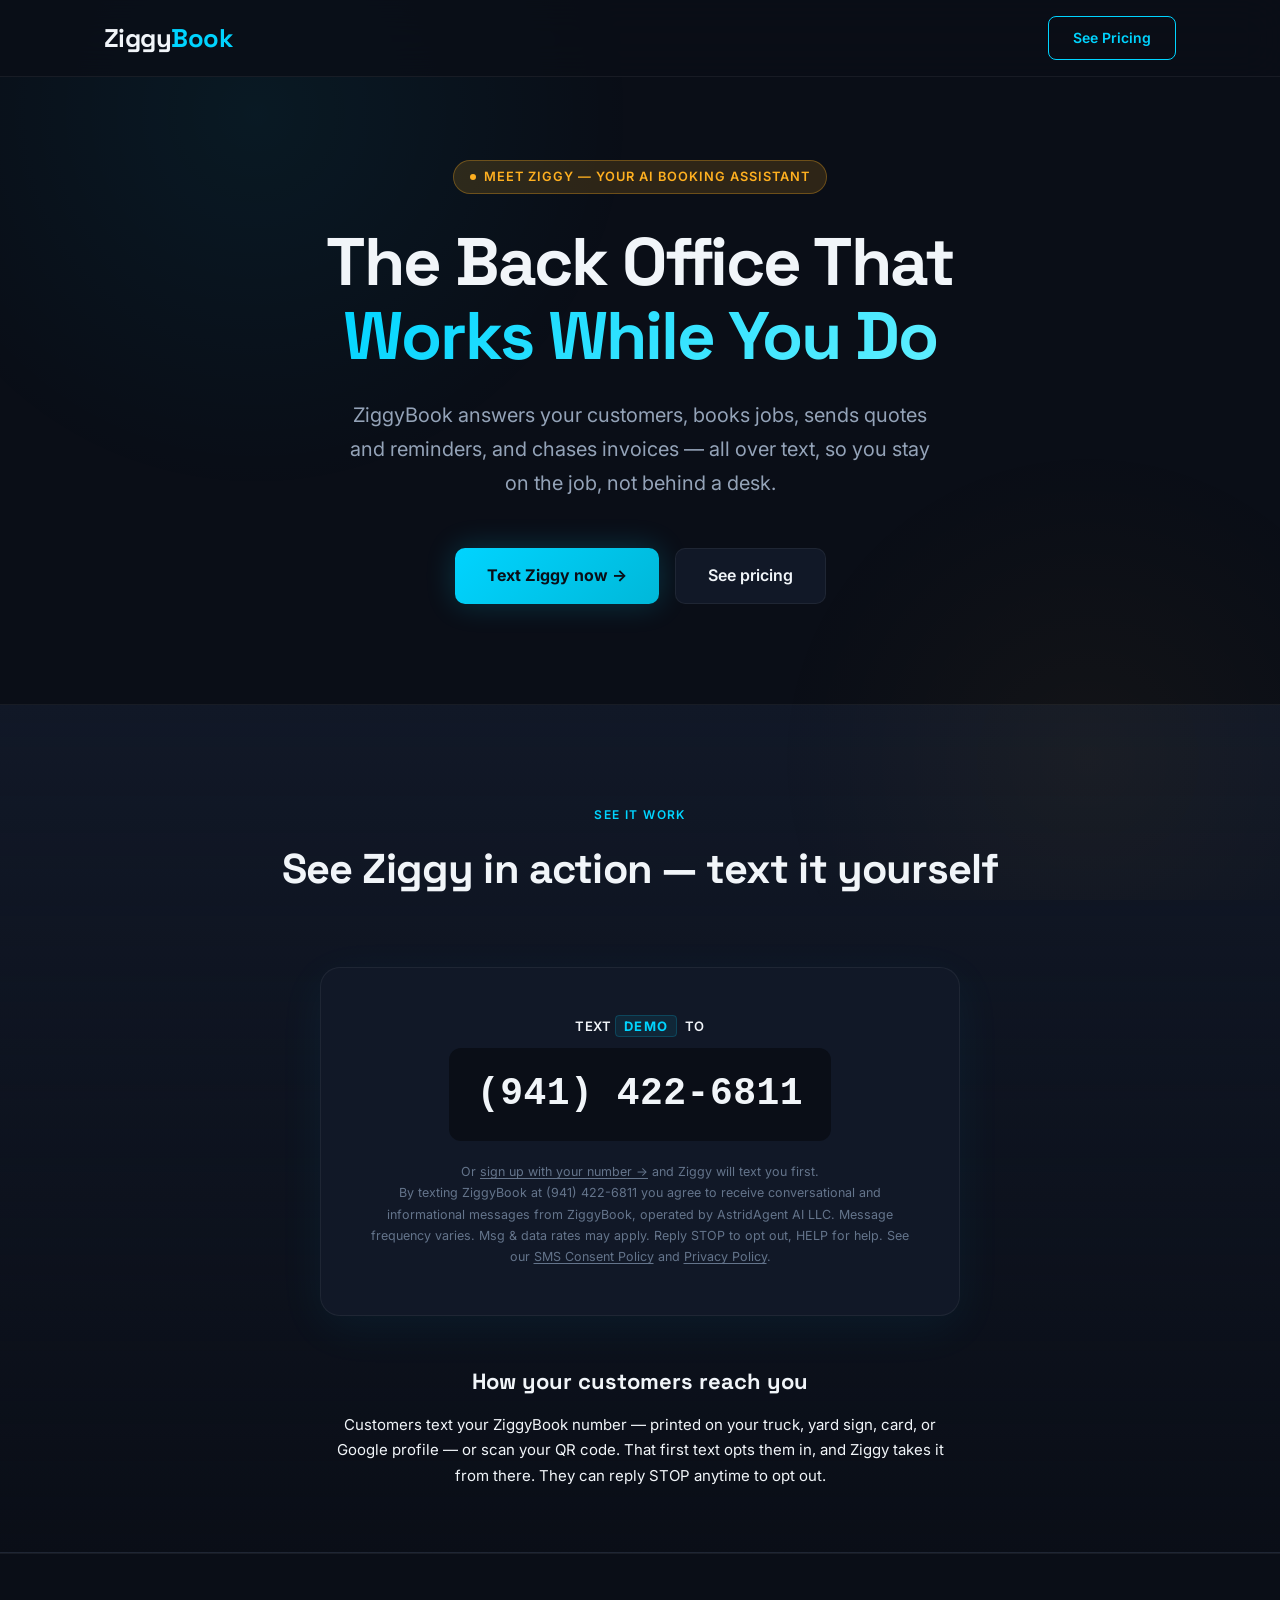
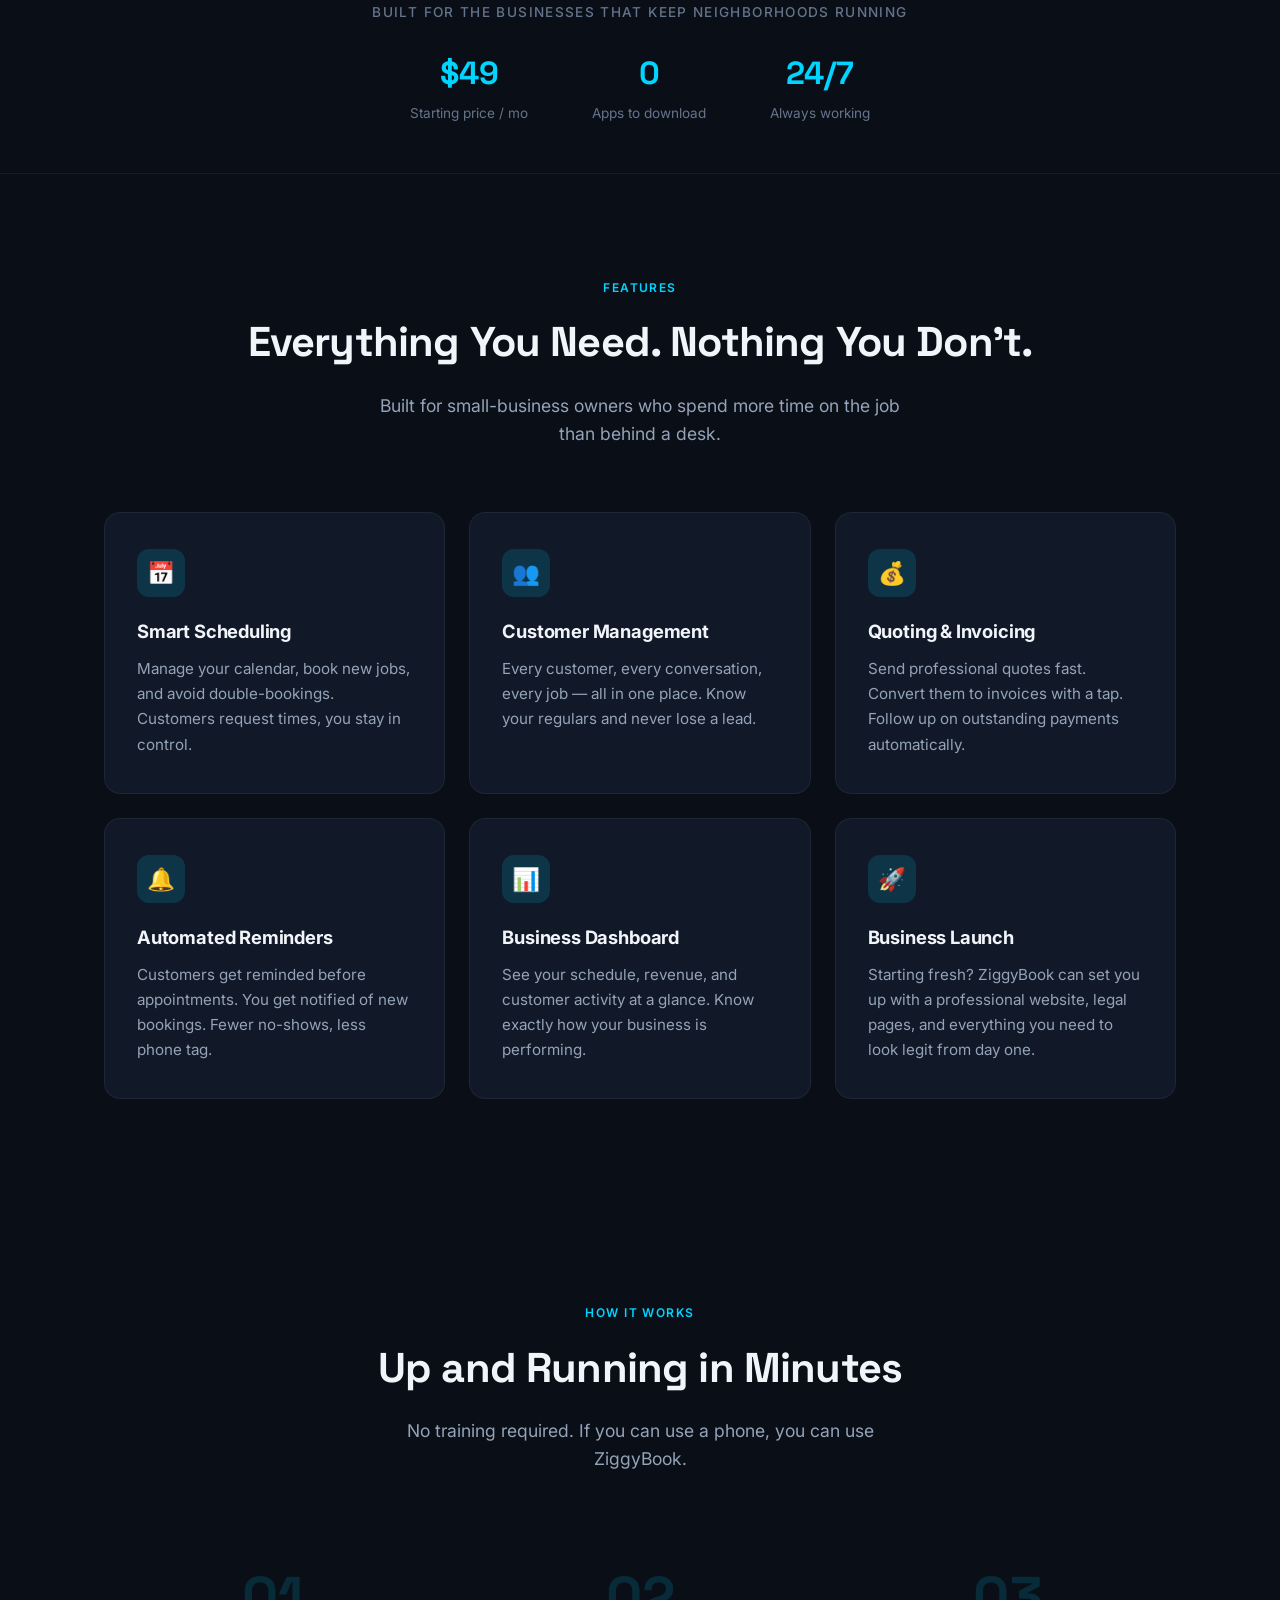
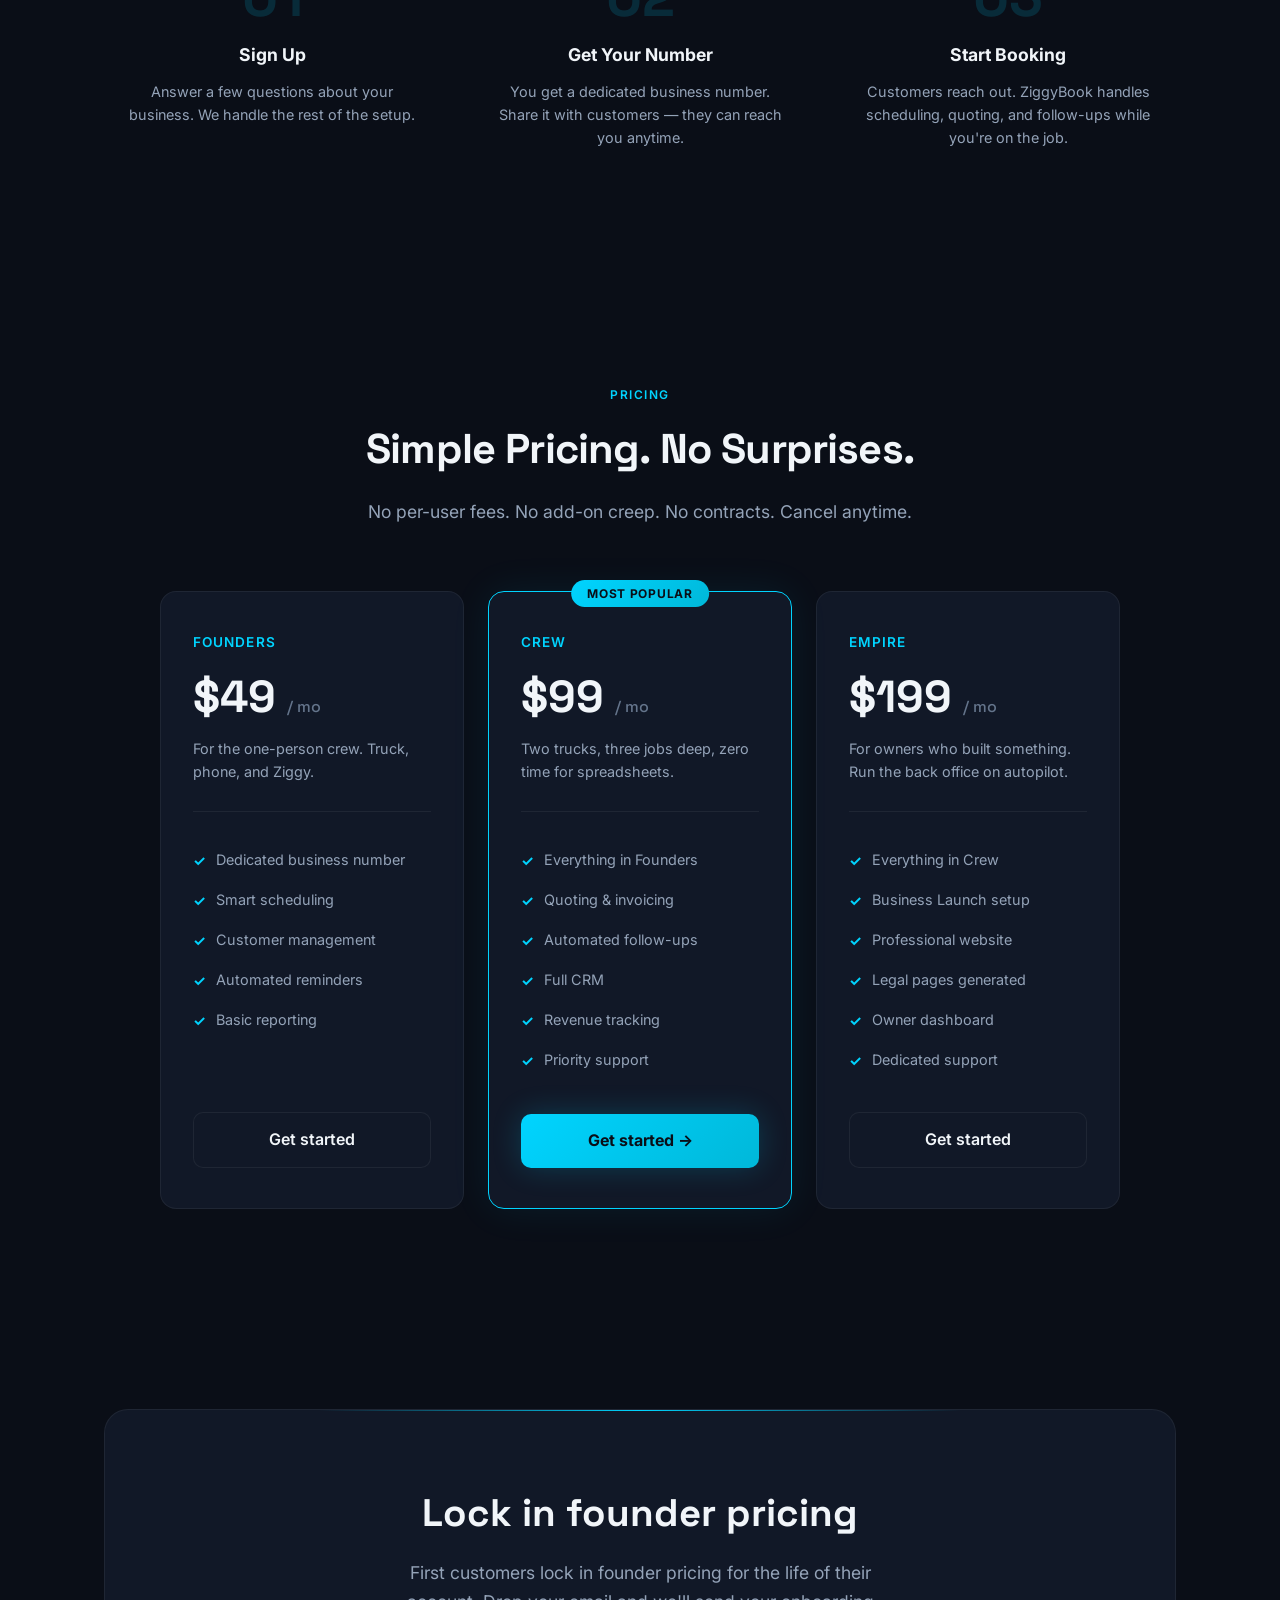
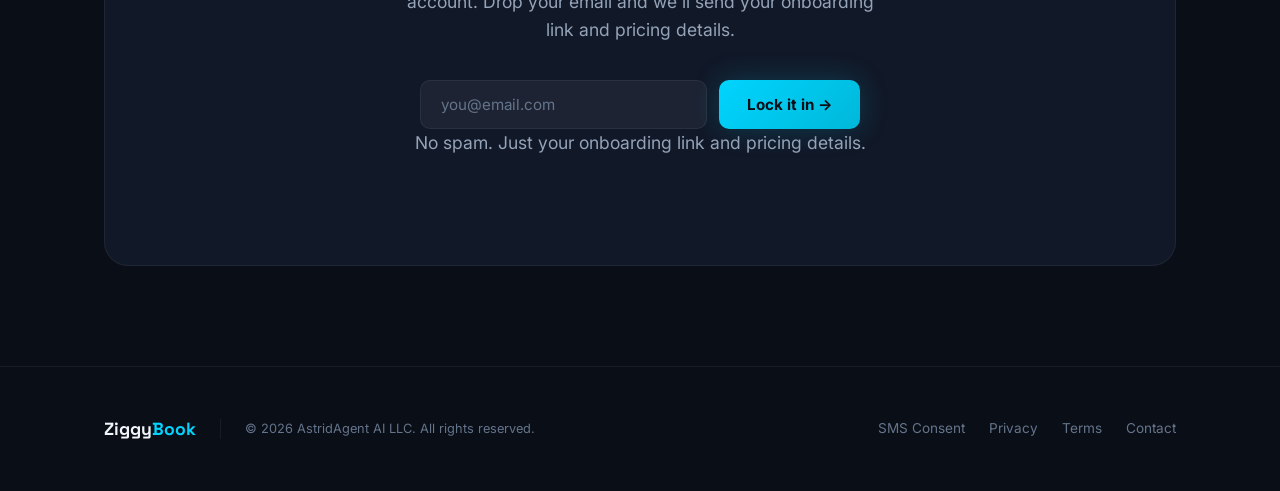
==== index.html @ cac66172 "Add /sms-signup public consent page (TCR opt-in evidence) Server-rendered static page for compliance" ====
<!DOCTYPE html>
<!-- ziggybook-landing: auto-deploy enabled 2026-04-14 via Coolify GitHub webhook -->
<html lang="en">
<head>
  <meta charset="UTF-8">
  <meta name="viewport" content="width=device-width, initial-scale=1.0">
  <title>ZiggyBook — The Back Office That Works While You Do</title>
  <meta name="description" content="ZiggyBook handles your scheduling, customers, quoting, and invoicing so you can focus on the work that matters.">
  <link rel="preconnect" href="https://fonts.googleapis.com">
  <link rel="preconnect" href="https://fonts.gstatic.com" crossorigin>
  <link href="https://fonts.googleapis.com/css2?family=Inter:wght@400;500;600;700;800&family=Space+Grotesk:wght@700&display=swap" rel="stylesheet">
  <style>
    *, *::before, *::after { margin: 0; padding: 0; box-sizing: border-box; }

    :root {
      --cyan: #00D4FF;
      --cyan-dim: rgba(0, 212, 255, 0.15);
      --cyan-glow: rgba(0, 212, 255, 0.4);
      --amber: #FFB020;
      --amber-dim: rgba(255, 176, 32, 0.15);
      --bg-primary: #0A0E17;
      --bg-card: #111827;
      --bg-card-hover: #1a2332;
      --text-primary: #F1F5F9;
      --text-secondary: #94A3B8;
      --text-muted: #64748B;
      --border: rgba(255, 255, 255, 0.06);
    }

    html { scroll-behavior: smooth; }

    body {
      font-family: 'Inter', -apple-system, BlinkMacSystemFont, sans-serif;
      background: var(--bg-primary);
      color: var(--text-primary);
      line-height: 1.6;
      overflow-x: hidden;
    }

    /* ── Ambient background ── */
    .bg-glow {
      position: fixed;
      inset: 0;
      z-index: 0;
      pointer-events: none;
      overflow: hidden;
    }
    .bg-glow::before {
      content: '';
      position: absolute;
      top: -30%;
      left: -10%;
      width: 60vw;
      height: 60vw;
      background: radial-gradient(circle, rgba(0,212,255,0.06) 0%, transparent 70%);
      animation: drift 20s ease-in-out infinite alternate;
    }
    .bg-glow::after {
      content: '';
      position: absolute;
      bottom: -20%;
      right: -10%;
      width: 50vw;
      height: 50vw;
      background: radial-gradient(circle, rgba(255,176,32,0.04) 0%, transparent 70%);
      animation: drift 25s ease-in-out infinite alternate-reverse;
    }
    @keyframes drift {
      from { transform: translate(0, 0); }
      to { transform: translate(5vw, 3vh); }
    }

    /* ── Layout ── */
    .container {
      max-width: 1120px;
      margin: 0 auto;
      padding: 0 24px;
      position: relative;
      z-index: 1;
    }

    /* ── Nav ── */
    nav {
      position: fixed;
      top: 0;
      left: 0;
      right: 0;
      z-index: 100;
      padding: 16px 0;
      background: rgba(10, 14, 23, 0.8);
      backdrop-filter: blur(20px);
      border-bottom: 1px solid var(--border);
    }
    nav .container {
      display: flex;
      justify-content: space-between;
      align-items: center;
    }
    .logo {
      font-family: 'Space Grotesk', sans-serif;
      font-size: 1.6rem;
      font-weight: 700;
      text-decoration: none;
      color: var(--text-primary);
      letter-spacing: -0.02em;
    }
    .logo span { color: var(--cyan); }
    .nav-cta {
      display: inline-flex;
      align-items: center;
      gap: 8px;
      padding: 10px 24px;
      background: transparent;
      border: 1px solid var(--cyan);
      color: var(--cyan);
      border-radius: 8px;
      font-size: 0.875rem;
      font-weight: 600;
      text-decoration: none;
      transition: all 0.2s;
    }
    .nav-cta:hover {
      background: var(--cyan-dim);
      box-shadow: 0 0 20px rgba(0, 212, 255, 0.15);
    }

    /* ── Hero ── */
    .hero {
      padding: 160px 0 100px;
      text-align: center;
    }
    .badge {
      display: inline-flex;
      align-items: center;
      gap: 8px;
      padding: 6px 16px;
      background: var(--amber-dim);
      border: 1px solid rgba(255, 176, 32, 0.3);
      border-radius: 100px;
      font-size: 0.8rem;
      font-weight: 600;
      color: var(--amber);
      text-transform: uppercase;
      letter-spacing: 0.08em;
      margin-bottom: 32px;
    }
    .badge::before {
      content: '';
      width: 6px;
      height: 6px;
      background: var(--amber);
      border-radius: 50%;
      animation: pulse-dot 2s ease-in-out infinite;
    }
    @keyframes pulse-dot {
      0%, 100% { opacity: 1; }
      50% { opacity: 0.4; }
    }
    h1 {
      font-family: 'Space Grotesk', sans-serif;
      font-size: clamp(2.5rem, 6vw, 4.2rem);
      font-weight: 700;
      line-height: 1.1;
      letter-spacing: -0.03em;
      margin-bottom: 24px;
      max-width: 800px;
      margin-left: auto;
      margin-right: auto;
    }
    h1 .highlight {
      background: linear-gradient(135deg, var(--cyan) 0%, #60EFFF 100%);
      -webkit-background-clip: text;
      -webkit-text-fill-color: transparent;
      background-clip: text;
    }
    .hero-sub {
      font-size: clamp(1.05rem, 2.2vw, 1.25rem);
      color: var(--text-secondary);
      max-width: 600px;
      margin: 0 auto 48px;
      line-height: 1.7;
    }
    .hero-cta-group {
      display: flex;
      gap: 16px;
      justify-content: center;
      flex-wrap: wrap;
    }
    .btn-primary {
      display: inline-flex;
      align-items: center;
      gap: 8px;
      padding: 14px 32px;
      background: linear-gradient(135deg, var(--cyan) 0%, #00B8D9 100%);
      color: var(--bg-primary);
      border: none;
      border-radius: 10px;
      font-size: 1rem;
      font-weight: 700;
      text-decoration: none;
      cursor: pointer;
      transition: all 0.25s;
      box-shadow: 0 0 30px rgba(0, 212, 255, 0.2);
    }
    .btn-primary:hover {
      transform: translateY(-2px);
      box-shadow: 0 0 40px rgba(0, 212, 255, 0.35);
    }
    .btn-secondary {
      display: inline-flex;
      align-items: center;
      gap: 8px;
      padding: 14px 32px;
      background: var(--bg-card);
      color: var(--text-primary);
      border: 1px solid var(--border);
      border-radius: 10px;
      font-size: 1rem;
      font-weight: 600;
      text-decoration: none;
      cursor: pointer;
      transition: all 0.25s;
    }
    .btn-secondary:hover {
      background: var(--bg-card-hover);
      border-color: rgba(255, 255, 255, 0.12);
    }

    /* ── Social proof strip ── */
    .social-proof {
      padding: 48px 0;
      text-align: center;
      border-top: 1px solid var(--border);
      border-bottom: 1px solid var(--border);
    }
    .social-proof p {
      font-size: 0.85rem;
      color: var(--text-muted);
      text-transform: uppercase;
      letter-spacing: 0.1em;
      font-weight: 500;
    }
    .proof-stats {
      display: flex;
      justify-content: center;
      gap: 64px;
      margin-top: 24px;
      flex-wrap: wrap;
    }
    .proof-stat .number {
      font-family: 'Space Grotesk', sans-serif;
      font-size: 2rem;
      font-weight: 700;
      color: var(--cyan);
    }
    .proof-stat .label {
      font-size: 0.85rem;
      color: var(--text-muted);
      margin-top: 4px;
    }

    /* ── Section headers ── */
    .section-header {
      text-align: center;
      margin-bottom: 64px;
    }
    .section-label {
      display: inline-block;
      font-size: 0.75rem;
      font-weight: 600;
      color: var(--cyan);
      text-transform: uppercase;
      letter-spacing: 0.12em;
      margin-bottom: 12px;
    }
    .section-header h2 {
      font-family: 'Space Grotesk', sans-serif;
      font-size: clamp(1.8rem, 4vw, 2.6rem);
      font-weight: 700;
      letter-spacing: -0.02em;
      margin-bottom: 16px;
    }
    .section-header p {
      font-size: 1.1rem;
      color: var(--text-secondary);
      max-width: 560px;
      margin: 0 auto;
    }

    /* ── Features grid ── */
    .features {
      padding: 100px 0;
    }
    .features-grid {
      display: grid;
      grid-template-columns: repeat(auto-fit, minmax(300px, 1fr));
      gap: 24px;
    }
    .feature-card {
      background: var(--bg-card);
      border: 1px solid var(--border);
      border-radius: 16px;
      padding: 36px 32px;
      transition: all 0.3s;
    }

    /* ── try-ziggy section (live SMS opt-in) ── */
    .try-ziggy {
      padding: 96px 24px 64px;
      background: linear-gradient(180deg, var(--bg-card) 0%, transparent 100%);
      border-top: 1px solid var(--border);
      border-bottom: 1px solid var(--border);
    }
    .try-ziggy-card {
      background: var(--bg-card);
      border: 1px solid var(--border);
      border-radius: 20px;
      padding: 48px 40px;
      max-width: 640px;
      margin: 0 auto;
      text-align: center;
      box-shadow: 0 12px 48px rgba(0, 212, 255, 0.06);
    }
    .try-ziggy-pill {
      font-size: 13px;
      color: var(--text-dim);
      letter-spacing: 0.6px;
      text-transform: uppercase;
      font-weight: 600;
      margin-bottom: 8px;
    }
    .try-ziggy-pill strong {
      color: var(--cyan);
      letter-spacing: 1.2px;
      padding: 2px 8px;
      background: rgba(0, 212, 255, 0.08);
      border: 1px solid rgba(0, 212, 255, 0.18);
      border-radius: 4px;
      margin-right: 4px;
    }
    .try-ziggy-number {
      display: inline-block;
      font-family: 'IBM Plex Mono', monospace;
      font-size: clamp(28px, 5vw, 38px);
      font-weight: 700;
      color: var(--text);
      letter-spacing: 0.5px;
      text-decoration: none;
      padding: 16px 28px;
      background: var(--bg-primary);
      border: 1px solid var(--border-bright);
      border-radius: 12px;
      transition: all 0.2s;
      margin: 4px 0 20px;
    }
    .try-ziggy-number:hover {
      border-color: var(--cyan);
      color: var(--cyan);
    }
    .try-ziggy-disclosure {
      font-size: 12.5px;
      line-height: 1.7;
      color: var(--text-muted);
      max-width: 560px;
      margin: 0 auto;
    }
    .try-ziggy-disclosure a {
      color: var(--text-dim);
      text-decoration: underline;
      text-underline-offset: 2px;
    }
    .try-ziggy-disclosure a:hover {
      color: var(--cyan);
    }
    .try-ziggy-explainer {
      max-width: 640px;
      margin: 48px auto 0;
      text-align: center;
    }
    .try-ziggy-explainer h3 {
      font-family: 'Space Grotesk', sans-serif;
      font-size: 22px;
      font-weight: 700;
      margin-bottom: 12px;
      color: var(--text);
    }
    .try-ziggy-explainer p {
      font-size: 15px;
      line-height: 1.7;
      color: var(--text-dim);
    }
    .placeholder-copy {
      color: var(--amber) !important;
      background: rgba(255, 176, 32, 0.06);
      border: 1px dashed rgba(255, 176, 32, 0.3);
      border-radius: 8px;
      padding: 14px 18px;
    }

    .feature-card:hover {
      background: var(--bg-card-hover);
      border-color: rgba(0, 212, 255, 0.15);
      transform: translateY(-4px);
      box-shadow: 0 8px 32px rgba(0, 0, 0, 0.3);
    }
    .feature-icon {
      width: 48px;
      height: 48px;
      display: flex;
      align-items: center;
      justify-content: center;
      background: var(--cyan-dim);
      border-radius: 12px;
      font-size: 1.4rem;
      margin-bottom: 20px;
    }
    .feature-card h3 {
      font-size: 1.15rem;
      font-weight: 700;
      margin-bottom: 10px;
      letter-spacing: -0.01em;
    }
    .feature-card p {
      font-size: 0.95rem;
      color: var(--text-secondary);
      line-height: 1.65;
    }

    /* ── How it works ── */
    .how-it-works {
      padding: 100px 0;
    }
    .steps {
      display: grid;
      grid-template-columns: repeat(auto-fit, minmax(240px, 1fr));
      gap: 32px;
      counter-reset: step;
    }
    .step {
      text-align: center;
      padding: 32px 24px;
      position: relative;
    }
    .step-number {
      font-family: 'Space Grotesk', sans-serif;
      font-size: 3.5rem;
      font-weight: 700;
      color: var(--cyan);
      opacity: 0.15;
      line-height: 1;
      margin-bottom: 16px;
    }
    .step h3 {
      font-size: 1.1rem;
      font-weight: 700;
      margin-bottom: 10px;
    }
    .step p {
      font-size: 0.9rem;
      color: var(--text-secondary);
      line-height: 1.6;
    }

    /* ── Pricing ── */
    .pricing {
      padding: 100px 0;
    }
    .pricing-grid {
      display: grid;
      grid-template-columns: repeat(auto-fit, minmax(280px, 1fr));
      gap: 24px;
      max-width: 960px;
      margin: 0 auto;
    }
    .price-card {
      background: var(--bg-card);
      border: 1px solid var(--border);
      border-radius: 16px;
      padding: 40px 32px;
      display: flex;
      flex-direction: column;
      transition: all 0.3s;
    }
    .price-card:hover {
      transform: translateY(-4px);
      box-shadow: 0 8px 32px rgba(0, 0, 0, 0.3);
    }
    .price-card.featured {
      border-color: var(--cyan);
      box-shadow: 0 0 40px rgba(0, 212, 255, 0.08);
      position: relative;
    }
    .price-card.featured::before {
      content: 'Most Popular';
      position: absolute;
      top: -12px;
      left: 50%;
      transform: translateX(-50%);
      padding: 4px 16px;
      background: linear-gradient(135deg, var(--cyan), #00B8D9);
      color: var(--bg-primary);
      font-size: 0.75rem;
      font-weight: 700;
      border-radius: 100px;
      text-transform: uppercase;
      letter-spacing: 0.06em;
    }
    .price-tier {
      font-size: 0.85rem;
      font-weight: 600;
      color: var(--cyan);
      text-transform: uppercase;
      letter-spacing: 0.08em;
      margin-bottom: 8px;
    }
    .price-card h3 {
      font-family: 'Space Grotesk', sans-serif;
      font-size: 2.8rem;
      font-weight: 700;
      margin-bottom: 4px;
    }
    .price-card h3 span {
      font-size: 1rem;
      font-weight: 500;
      color: var(--text-muted);
    }
    .price-desc {
      font-size: 0.9rem;
      color: var(--text-secondary);
      margin-bottom: 28px;
      padding-bottom: 28px;
      border-bottom: 1px solid var(--border);
    }
    .price-features {
      list-style: none;
      flex: 1;
      margin-bottom: 32px;
    }
    .price-features li {
      padding: 8px 0;
      font-size: 0.9rem;
      color: var(--text-secondary);
      display: flex;
      align-items: flex-start;
      gap: 10px;
    }
    .price-features li::before {
      content: '✓';
      color: var(--cyan);
      font-weight: 700;
      flex-shrink: 0;
      margin-top: 1px;
    }
    .price-card .btn-primary,
    .price-card .btn-secondary {
      width: 100%;
      justify-content: center;
    }

    /* ── CTA Section ── */
    .cta-section {
      padding: 100px 0;
      text-align: center;
    }
    .cta-box {
      background: var(--bg-card);
      border: 1px solid var(--border);
      border-radius: 24px;
      padding: 72px 48px;
      position: relative;
      overflow: hidden;
    }
    .cta-box::before {
      content: '';
      position: absolute;
      top: 0;
      left: 50%;
      transform: translateX(-50%);
      width: 60%;
      height: 1px;
      background: linear-gradient(90deg, transparent, var(--cyan), transparent);
    }
    .cta-box h2 {
      font-family: 'Space Grotesk', sans-serif;
      font-size: clamp(1.8rem, 4vw, 2.4rem);
      font-weight: 700;
      margin-bottom: 16px;
    }
    .cta-box p {
      color: var(--text-secondary);
      font-size: 1.1rem;
      max-width: 480px;
      margin: 0 auto 36px;
    }

    /* ── Email signup ── */
    .signup-form {
      display: flex;
      gap: 12px;
      max-width: 440px;
      margin: 0 auto;
      flex-wrap: wrap;
      justify-content: center;
    }
    .signup-form input {
      flex: 1;
      min-width: 220px;
      padding: 14px 20px;
      background: rgba(255, 255, 255, 0.05);
      border: 1px solid var(--border);
      border-radius: 10px;
      color: var(--text-primary);
      font-size: 0.95rem;
      font-family: inherit;
      outline: none;
      transition: border-color 0.2s;
    }
    .signup-form input::placeholder { color: var(--text-muted); }
    .signup-form input:focus { border-color: var(--cyan); }
    .signup-form button {
      padding: 14px 28px;
      background: linear-gradient(135deg, var(--cyan) 0%, #00B8D9 100%);
      color: var(--bg-primary);
      border: none;
      border-radius: 10px;
      font-size: 0.95rem;
      font-weight: 700;
      font-family: inherit;
      cursor: pointer;
      transition: all 0.25s;
      box-shadow: 0 0 30px rgba(0, 212, 255, 0.2);
    }
    .signup-form button:hover {
      transform: translateY(-2px);
      box-shadow: 0 0 40px rgba(0, 212, 255, 0.35);
    }
    .signup-note {
      margin-top: 12px;
      font-size: 0.8rem;
      color: var(--text-muted);
    }

    /* ── Footer ── */
    footer {
      padding: 48px 0;
      border-top: 1px solid var(--border);
    }
    footer .container {
      display: flex;
      justify-content: space-between;
      align-items: center;
      flex-wrap: wrap;
      gap: 16px;
    }
    .footer-left {
      display: flex;
      align-items: center;
      gap: 24px;
    }
    .footer-brand {
      font-family: 'Space Grotesk', sans-serif;
      font-weight: 700;
      font-size: 1.1rem;
      color: var(--text-primary);
    }
    .footer-brand span { color: var(--cyan); }
    .footer-divider {
      width: 1px;
      height: 20px;
      background: var(--border);
    }
    .footer-copy {
      font-size: 0.8rem;
      color: var(--text-muted);
    }
    .footer-links {
      display: flex;
      gap: 24px;
    }
    .footer-links a {
      font-size: 0.85rem;
      color: var(--text-muted);
      text-decoration: none;
      transition: color 0.2s;
    }
    .footer-links a:hover { color: var(--text-primary); }

    /* ── Responsive ── */
    @media (max-width: 640px) {
      .hero { padding: 130px 0 72px; }
      .proof-stats { gap: 32px; }
      .features, .how-it-works, .pricing, .cta-section { padding: 72px 0; }
      .cta-box { padding: 48px 24px; }
      footer .container { flex-direction: column; text-align: center; }
      .footer-left { flex-direction: column; gap: 8px; }
      .footer-divider { display: none; }
    }
  </style>
</head>
<body>

<div class="bg-glow"></div>

<!-- ── NAV ── -->
<nav>
  <div class="container">
    <a href="#" class="logo">Ziggy<span>Book</span></a>
    <a href="#pricing" class="nav-cta">See Pricing</a>
  </div>
</nav>

<!-- ── HERO ── -->
<section class="hero">
  <div class="container">
    <div class="badge">Meet Ziggy — your AI booking assistant</div>
    <h1>The Back Office That <span class="highlight">Works While You Do</span></h1>
    <p class="hero-sub">
      ZiggyBook answers your customers, books jobs, sends quotes and reminders, and chases invoices — all over text, so you stay on the job, not behind a desk.
    </p>
    <div class="hero-cta-group">
      <a href="#try-ziggy" class="btn-primary">Text Ziggy now →</a>
      <a href="#pricing" class="btn-secondary">See pricing</a>
    </div>
  </div>
</section>

<!-- ── TRY ZIGGY ── (live SMS opt-in evidence — content reviewed by Twilio campaign vetting) -->
<section class="try-ziggy" id="try-ziggy">
  <div class="container">
    <div class="section-header">
      <span class="section-label">See it work</span>
      <h2>See Ziggy in action — text it yourself</h2>
    </div>
    <div class="try-ziggy-card">
      <p class="try-ziggy-pill">Text <strong>DEMO</strong> to</p>
      <a href="sms:+19414226811?body=DEMO" class="try-ziggy-number">(941) 422-6811</a>
      <p class="try-ziggy-disclosure">
        Or <a href="/sms-signup">sign up with your number &rarr;</a> and Ziggy will text you first.
      </p>
      <p class="try-ziggy-disclosure">
        By texting ZiggyBook at (941) 422-6811 you agree to receive conversational and informational messages from ZiggyBook, operated by AstridAgent AI LLC. Message frequency varies. Msg &amp; data rates may apply. Reply STOP to opt out, HELP for help. See our <a href="/sms-consent">SMS Consent Policy</a> and <a href="/privacy">Privacy Policy</a>.
      </p>
    </div>
    <div class="try-ziggy-explainer">
      <h3>How your customers reach you</h3>
      <p>Customers text your ZiggyBook number &mdash; printed on your truck, yard sign, card, or Google profile &mdash; or scan your QR code. That first text opts them in, and Ziggy takes it from there. They can reply STOP anytime to opt out.</p>
    </div>
  </div>
</section>

<!-- ── SOCIAL PROOF ── -->
<section class="social-proof">
  <div class="container">
    <p>Built for the businesses that keep neighborhoods running</p>
    <div class="proof-stats">
      <div class="proof-stat">
        <div class="number">$49</div>
        <div class="label">Starting price / mo</div>
      </div>
      <div class="proof-stat">
        <div class="number">0</div>
        <div class="label">Apps to download</div>
      </div>
      <div class="proof-stat">
        <div class="number">24/7</div>
        <div class="label">Always working</div>
      </div>
    </div>
  </div>
</section>

<!-- ── FEATURES ── -->
<section class="features" id="features">
  <div class="container">
    <div class="section-header">
      <span class="section-label">Features</span>
      <h2>Everything You Need. Nothing You Don't.</h2>
      <p>Built for small-business owners who spend more time on the job than behind a desk.</p>
    </div>
    <div class="features-grid">
      <div class="feature-card">
        <div class="feature-icon">📅</div>
        <h3>Smart Scheduling</h3>
        <p>Manage your calendar, book new jobs, and avoid double-bookings. Customers request times, you stay in control.</p>
      </div>
      <div class="feature-card">
        <div class="feature-icon">👥</div>
        <h3>Customer Management</h3>
        <p>Every customer, every conversation, every job — all in one place. Know your regulars and never lose a lead.</p>
      </div>
      <div class="feature-card">
        <div class="feature-icon">💰</div>
        <h3>Quoting &amp; Invoicing</h3>
        <p>Send professional quotes fast. Convert them to invoices with a tap. Follow up on outstanding payments automatically.</p>
      </div>
      <div class="feature-card">
        <div class="feature-icon">🔔</div>
        <h3>Automated Reminders</h3>
        <p>Customers get reminded before appointments. You get notified of new bookings. Fewer no-shows, less phone tag.</p>
      </div>
      <div class="feature-card">
        <div class="feature-icon">📊</div>
        <h3>Business Dashboard</h3>
        <p>See your schedule, revenue, and customer activity at a glance. Know exactly how your business is performing.</p>
      </div>
      <div class="feature-card">
        <div class="feature-icon">🚀</div>
        <h3>Business Launch</h3>
        <p>Starting fresh? ZiggyBook can set you up with a professional website, legal pages, and everything you need to look legit from day one.</p>
      </div>
    </div>
  </div>
</section>

<!-- ── HOW IT WORKS ── -->
<section class="how-it-works">
  <div class="container">
    <div class="section-header">
      <span class="section-label">How it works</span>
      <h2>Up and Running in Minutes</h2>
      <p>No training required. If you can use a phone, you can use ZiggyBook.</p>
    </div>
    <div class="steps">
      <div class="step">
        <div class="step-number">01</div>
        <h3>Sign Up</h3>
        <p>Answer a few questions about your business. We handle the rest of the setup.</p>
      </div>
      <div class="step">
        <div class="step-number">02</div>
        <h3>Get Your Number</h3>
        <p>You get a dedicated business number. Share it with customers — they can reach you anytime.</p>
      </div>
      <div class="step">
        <div class="step-number">03</div>
        <h3>Start Booking</h3>
        <p>Customers reach out. ZiggyBook handles scheduling, quoting, and follow-ups while you're on the job.</p>
      </div>
    </div>
  </div>
</section>

<!-- ── PRICING ── -->
<section class="pricing" id="pricing">
  <div class="container">
    <div class="section-header">
      <span class="section-label">Pricing</span>
      <h2>Simple Pricing. No Surprises.</h2>
      <p>No per-user fees. No add-on creep. No contracts. Cancel anytime.</p>
    </div>
    <div class="pricing-grid">
      <div class="price-card">
        <div class="price-tier">Founders</div>
        <h3>$49 <span>/ mo</span></h3>
        <p class="price-desc">For the one-person crew. Truck, phone, and Ziggy.</p>
        <ul class="price-features">
          <li>Dedicated business number</li>
          <li>Smart scheduling</li>
          <li>Customer management</li>
          <li>Automated reminders</li>
          <li>Basic reporting</li>
        </ul>
        <a href="#signup" class="btn-secondary">Get started</a>
      </div>
      <div class="price-card featured">
        <div class="price-tier">Crew</div>
        <h3>$99 <span>/ mo</span></h3>
        <p class="price-desc">Two trucks, three jobs deep, zero time for spreadsheets.</p>
        <ul class="price-features">
          <li>Everything in Founders</li>
          <li>Quoting &amp; invoicing</li>
          <li>Automated follow-ups</li>
          <li>Full CRM</li>
          <li>Revenue tracking</li>
          <li>Priority support</li>
        </ul>
        <a href="#signup" class="btn-primary">Get started →</a>
      </div>
      <div class="price-card">
        <div class="price-tier">Empire</div>
        <h3>$199 <span>/ mo</span></h3>
        <p class="price-desc">For owners who built something. Run the back office on autopilot.</p>
        <ul class="price-features">
          <li>Everything in Crew</li>
          <li>Business Launch setup</li>
          <li>Professional website</li>
          <li>Legal pages generated</li>
          <li>Owner dashboard</li>
          <li>Dedicated support</li>
        </ul>
        <a href="#signup" class="btn-secondary">Get started</a>
      </div>
    </div>
  </div>
</section>

<!-- ── CTA ── -->
<section class="cta-section" id="signup">
  <div class="container">
    <div class="cta-box">
      <h2>Lock in founder pricing</h2>
      <p>First customers lock in founder pricing for the life of their account. Drop your email and we'll send your onboarding link and pricing details.</p>
      <form class="signup-form" onsubmit="handleSignup(event)">
        <input type="email" placeholder="you@email.com" required aria-label="Email address">
        <button type="submit">Lock it in →</button>
      </form>
      <p class="signup-note">No spam. Just your onboarding link and pricing details.</p>
    </div>
  </div>
</section>

<!-- ── FOOTER ── -->
<footer>
  <div class="container">
    <div class="footer-left">
      <div class="footer-brand">Ziggy<span>Book</span></div>
      <div class="footer-divider"></div>
      <div class="footer-copy">&copy; 2026 AstridAgent AI LLC. All rights reserved.</div>
    </div>
    <div class="footer-links">
      <a href="/sms-consent">SMS Consent</a>
      <a href="/privacy">Privacy</a>
      <a href="/terms">Terms</a>
      <a href="/contact">Contact</a>
    </div>
  </div>
</footer>

<script>
function handleSignup(e) {
  e.preventDefault();
  const input = e.target.querySelector('input');
  const email = input.value;
  // Placeholder — wire up to real backend later
  const btn = e.target.querySelector('button');
  btn.textContent = 'You\'re on the list!';
  btn.style.background = 'var(--amber)';
  input.disabled = true;
  btn.disabled = true;
  console.log('Founder pricing signup:', email);
}
</script>

</body>
</html>
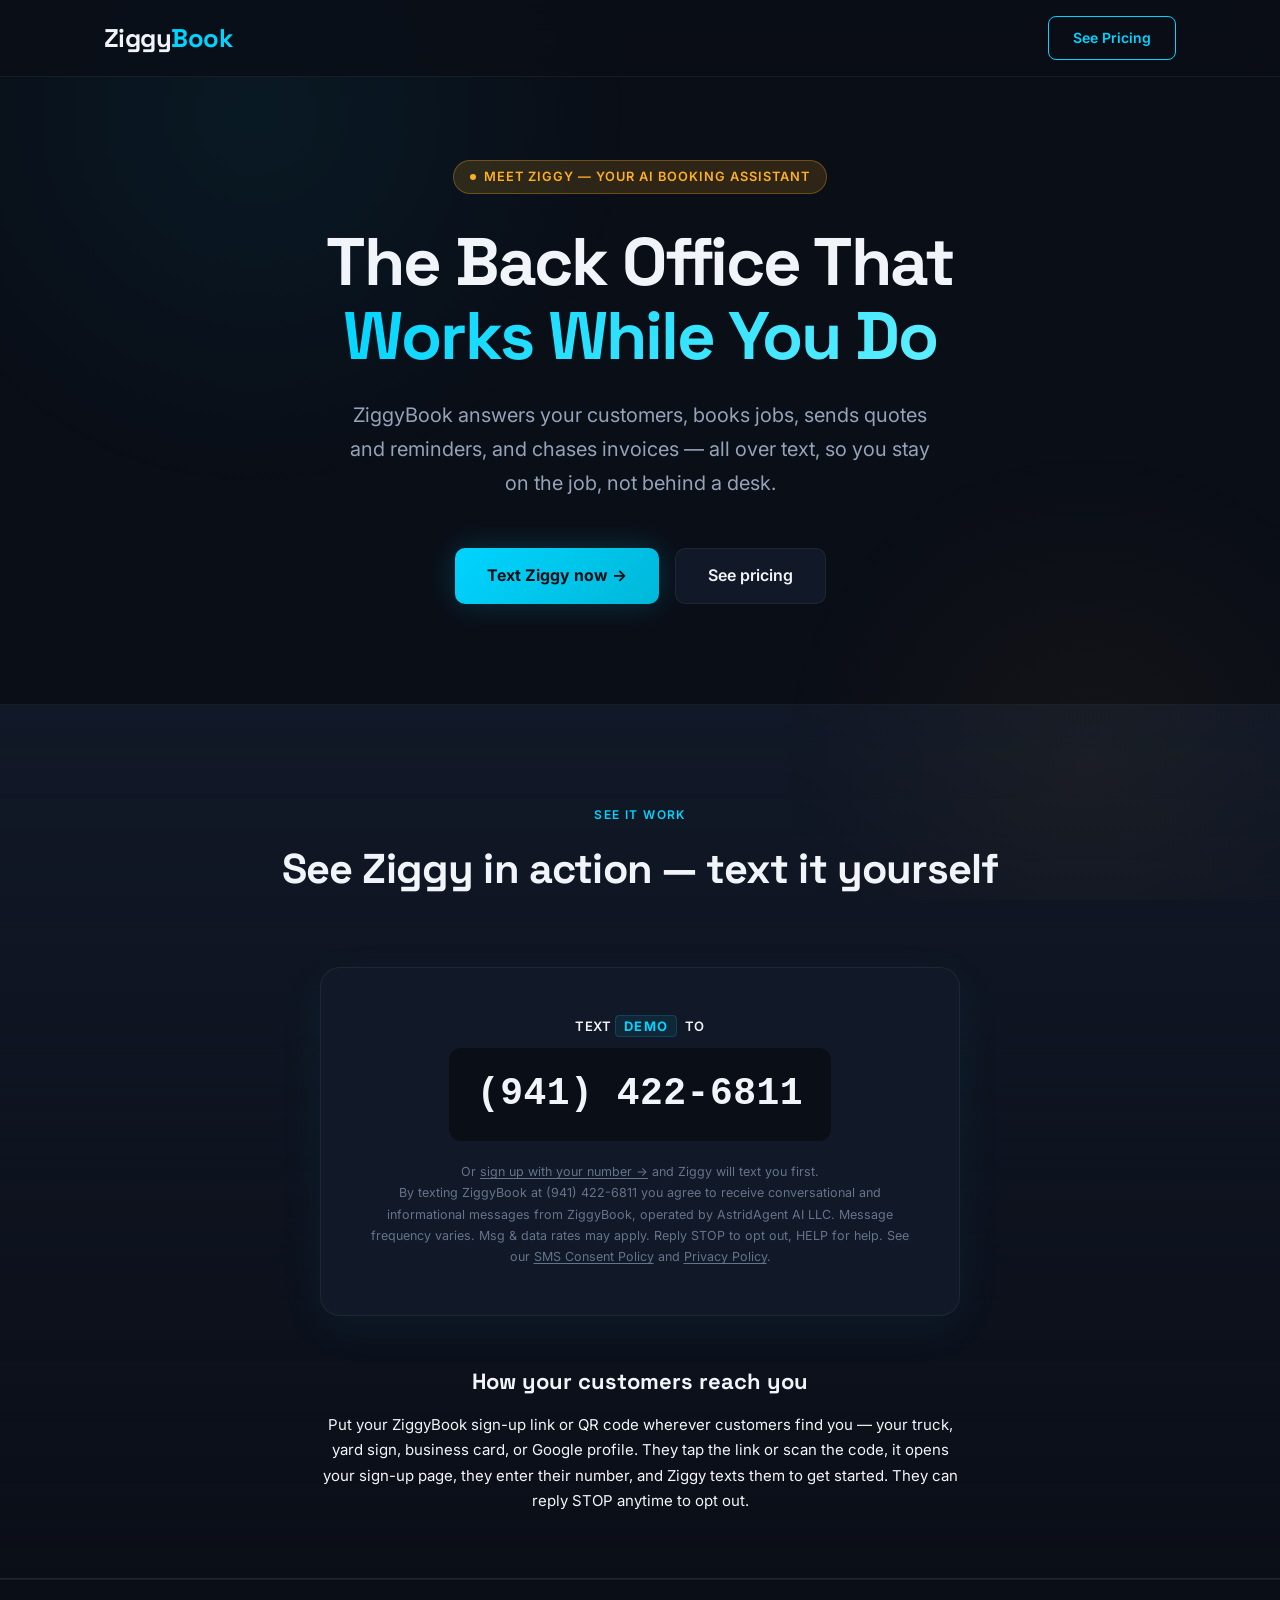
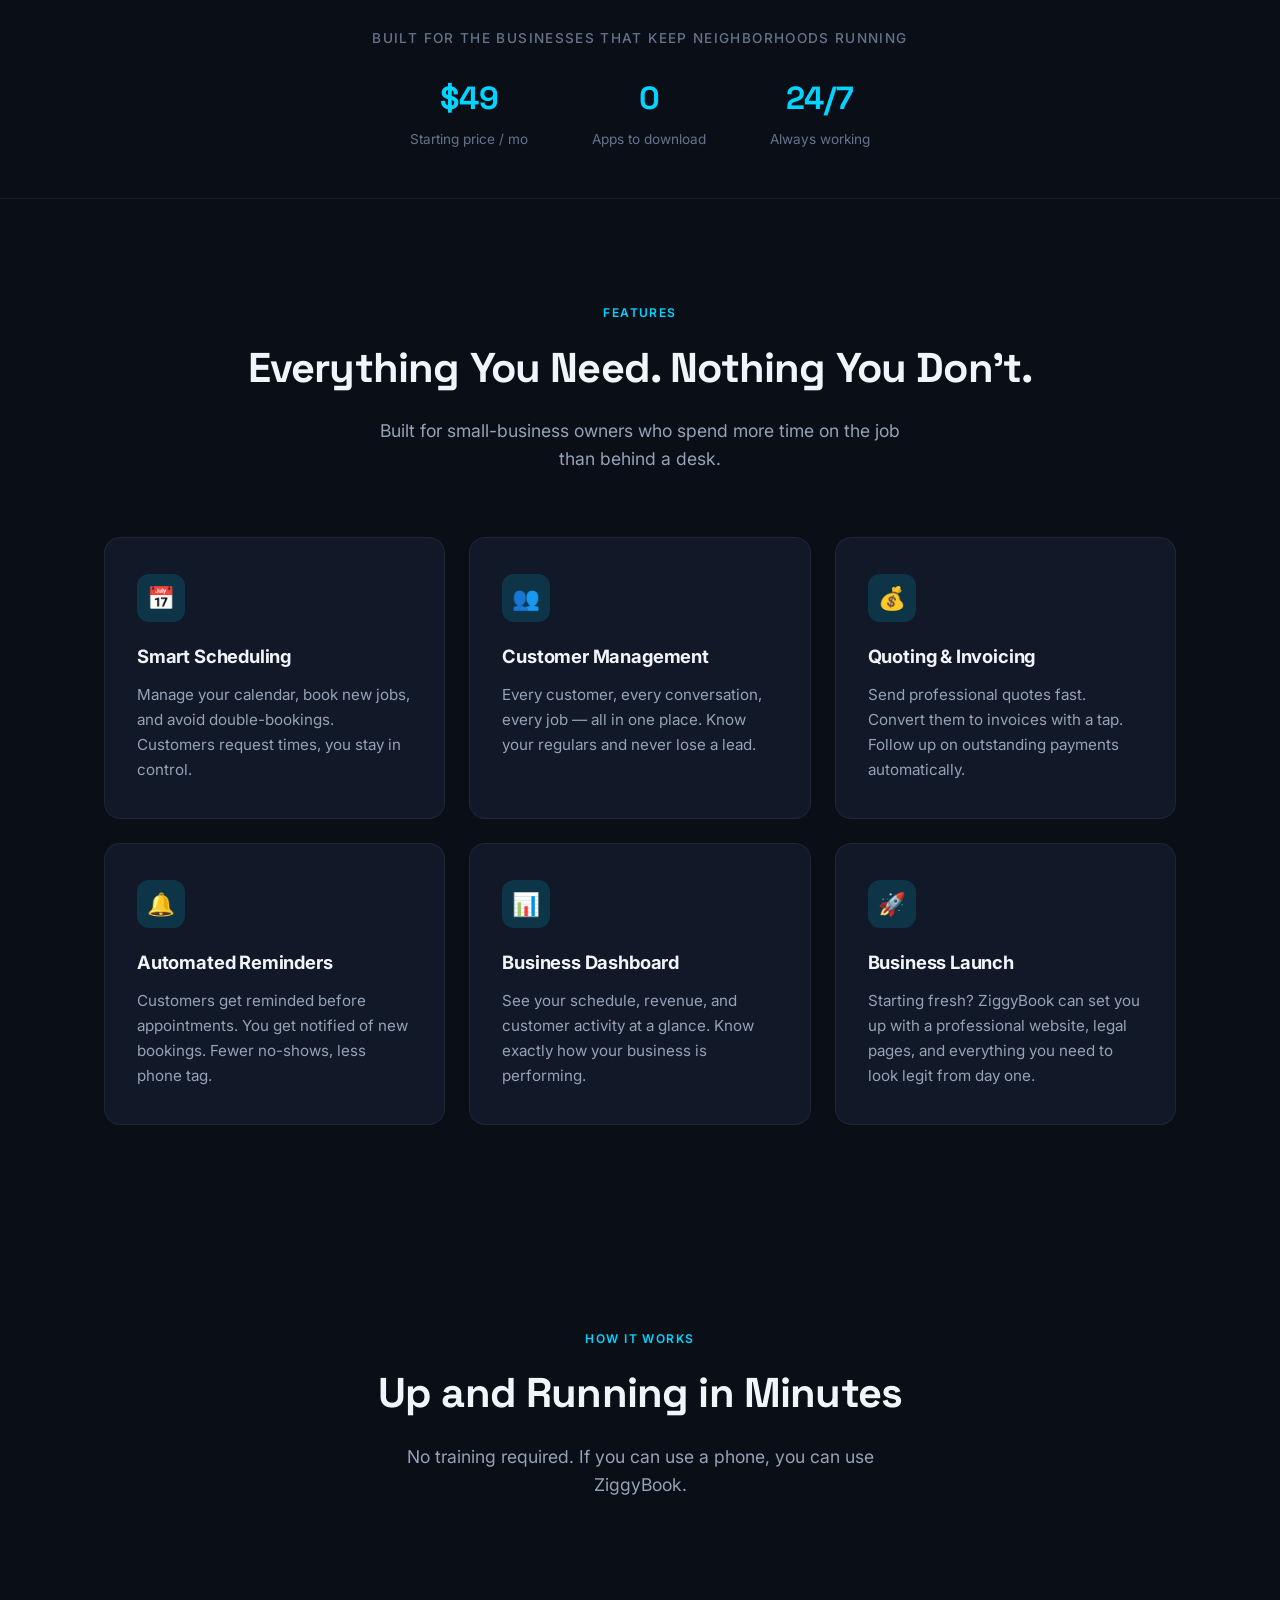
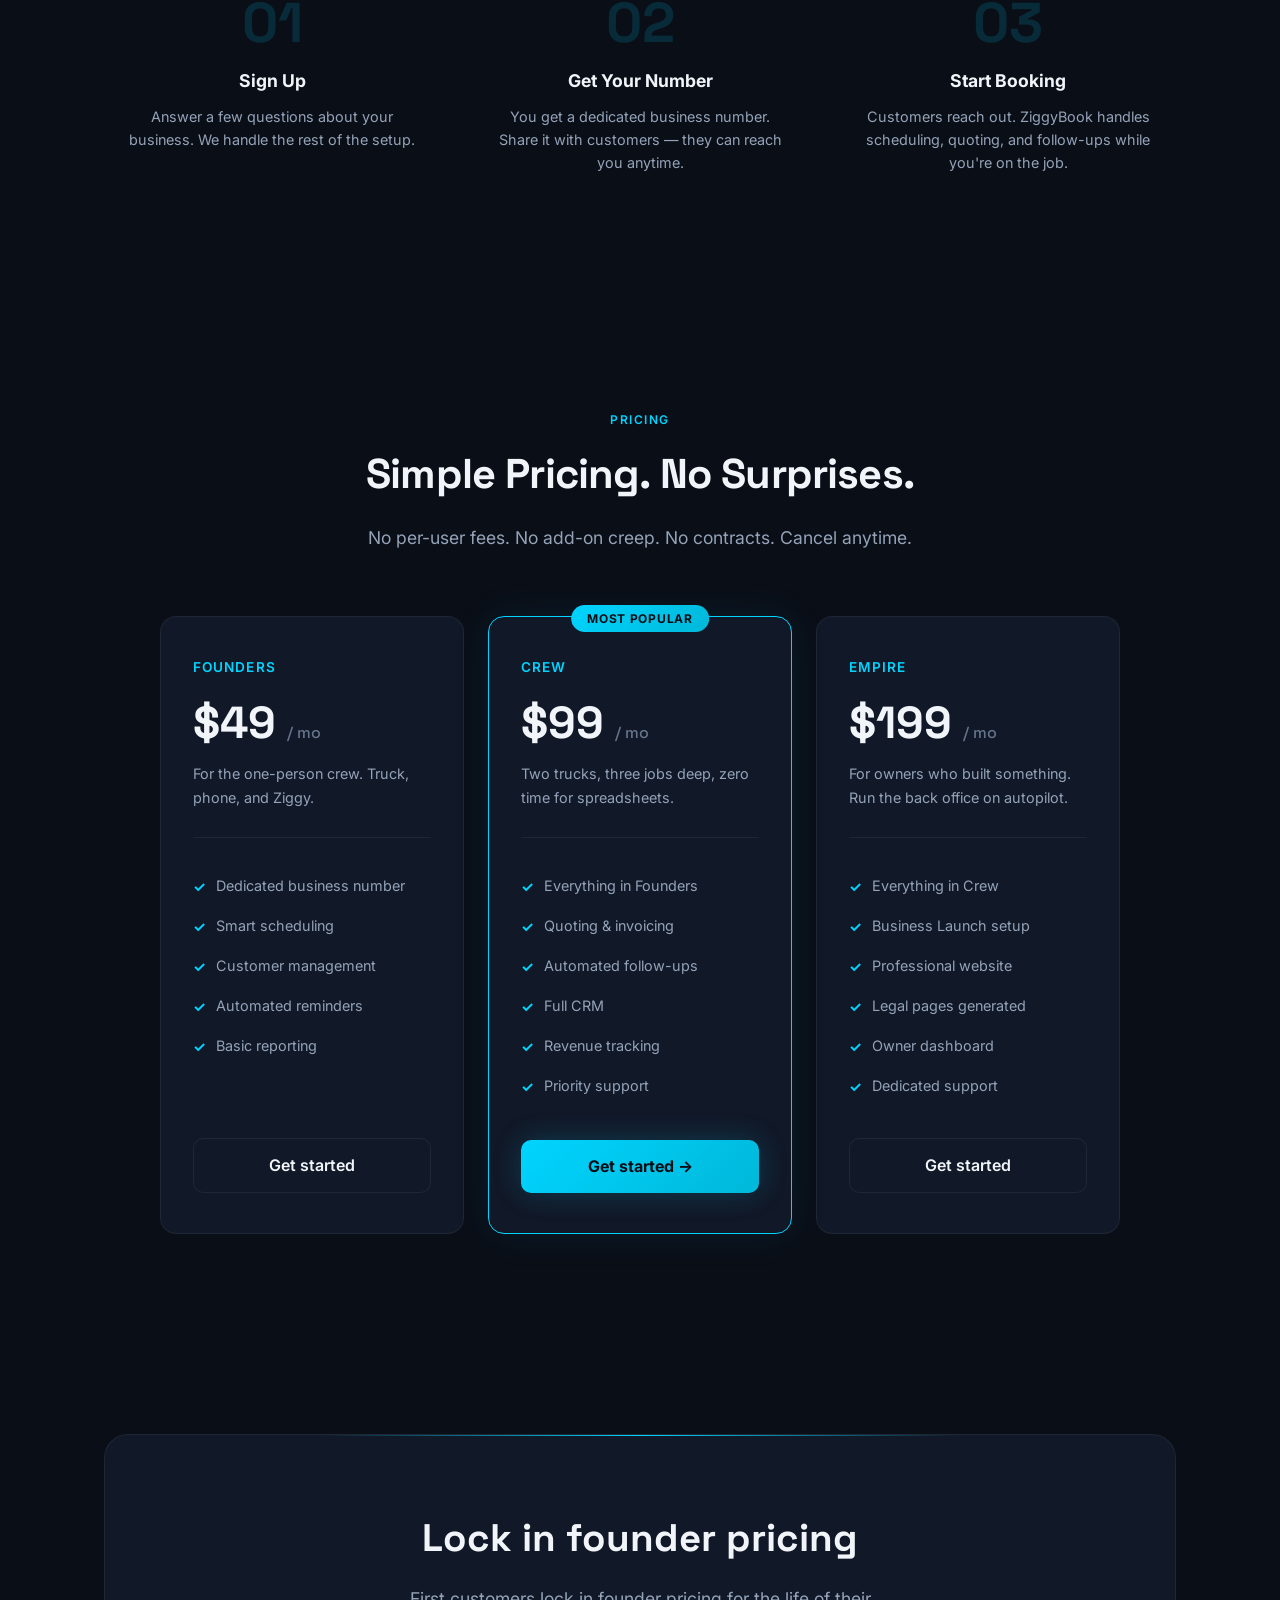
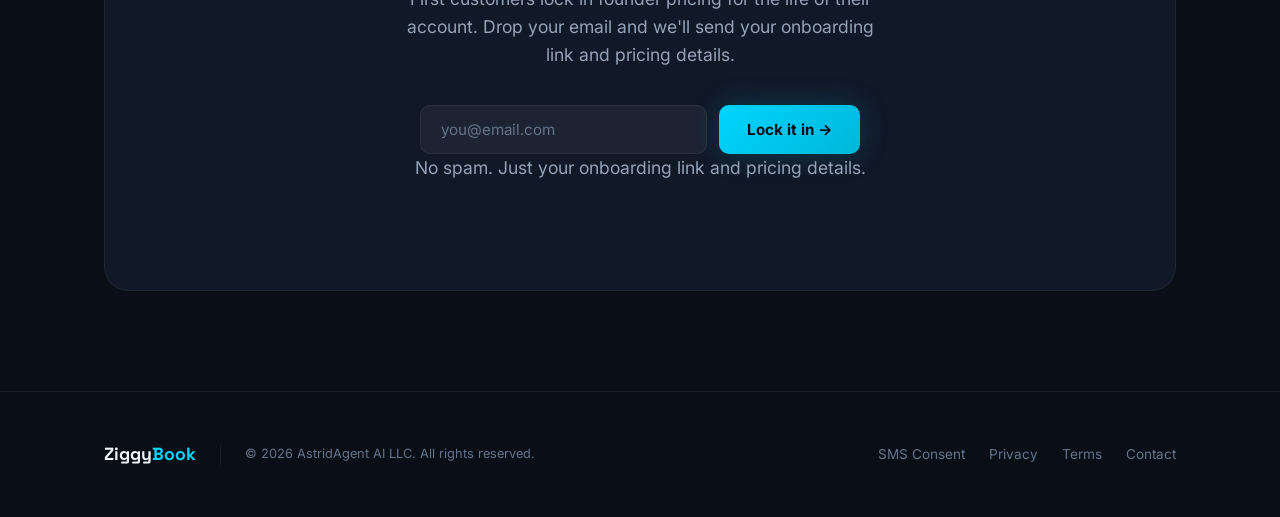
==== commit 0de20323: "Update "How your customers reach you" section — single opt-in path A2P campaign declares only two op" ====
--- a/index.html
+++ b/index.html
@@ -743,7 +743,7 @@
     </div>
     <div class="try-ziggy-explainer">
       <h3>How your customers reach you</h3>
-      <p>Customers text your ZiggyBook number &mdash; printed on your truck, yard sign, card, or Google profile &mdash; or scan your QR code. That first text opts them in, and Ziggy takes it from there. They can reply STOP anytime to opt out.</p>
+      <p>Put your ZiggyBook sign-up link or QR code wherever customers find you &mdash; your truck, yard sign, business card, or Google profile. They tap the link or scan the code, it opens your sign-up page, they enter their number, and Ziggy texts them to get started. They can reply STOP anytime to opt out.</p>
     </div>
   </div>
 </section>
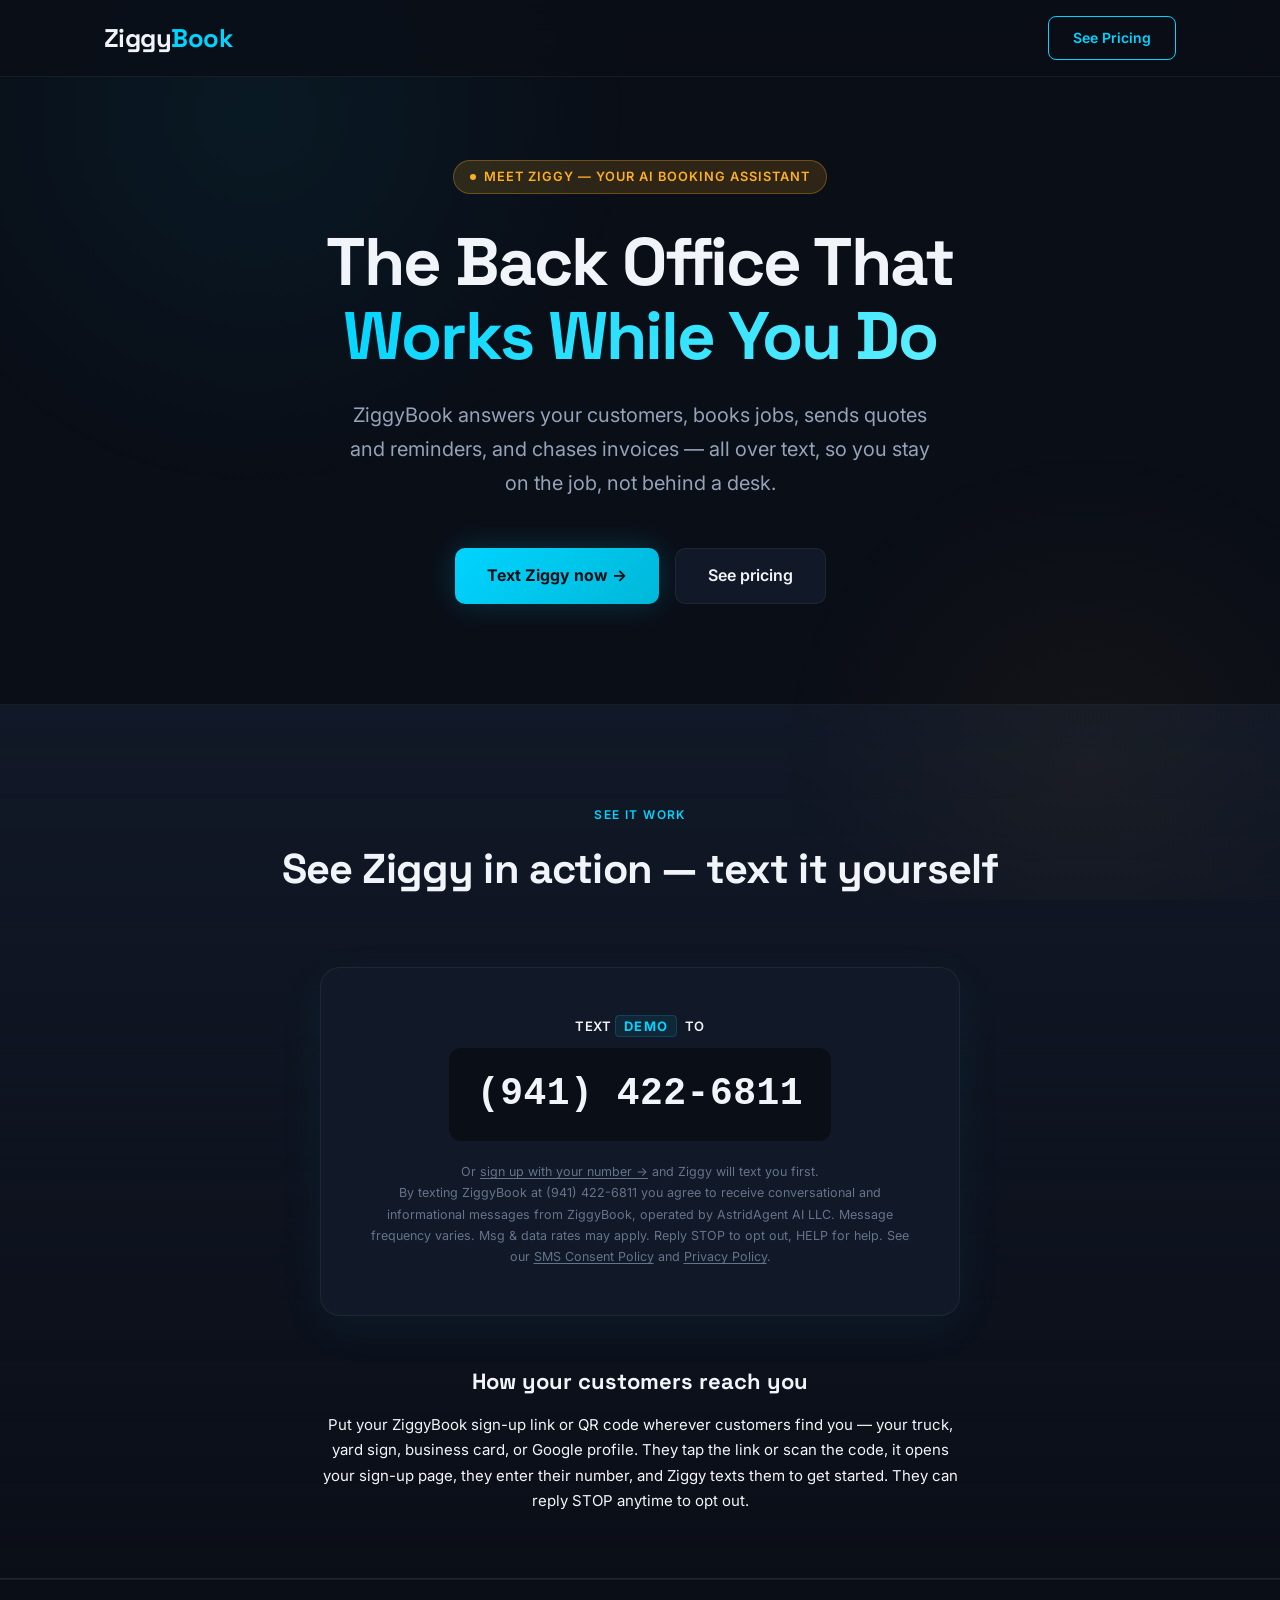
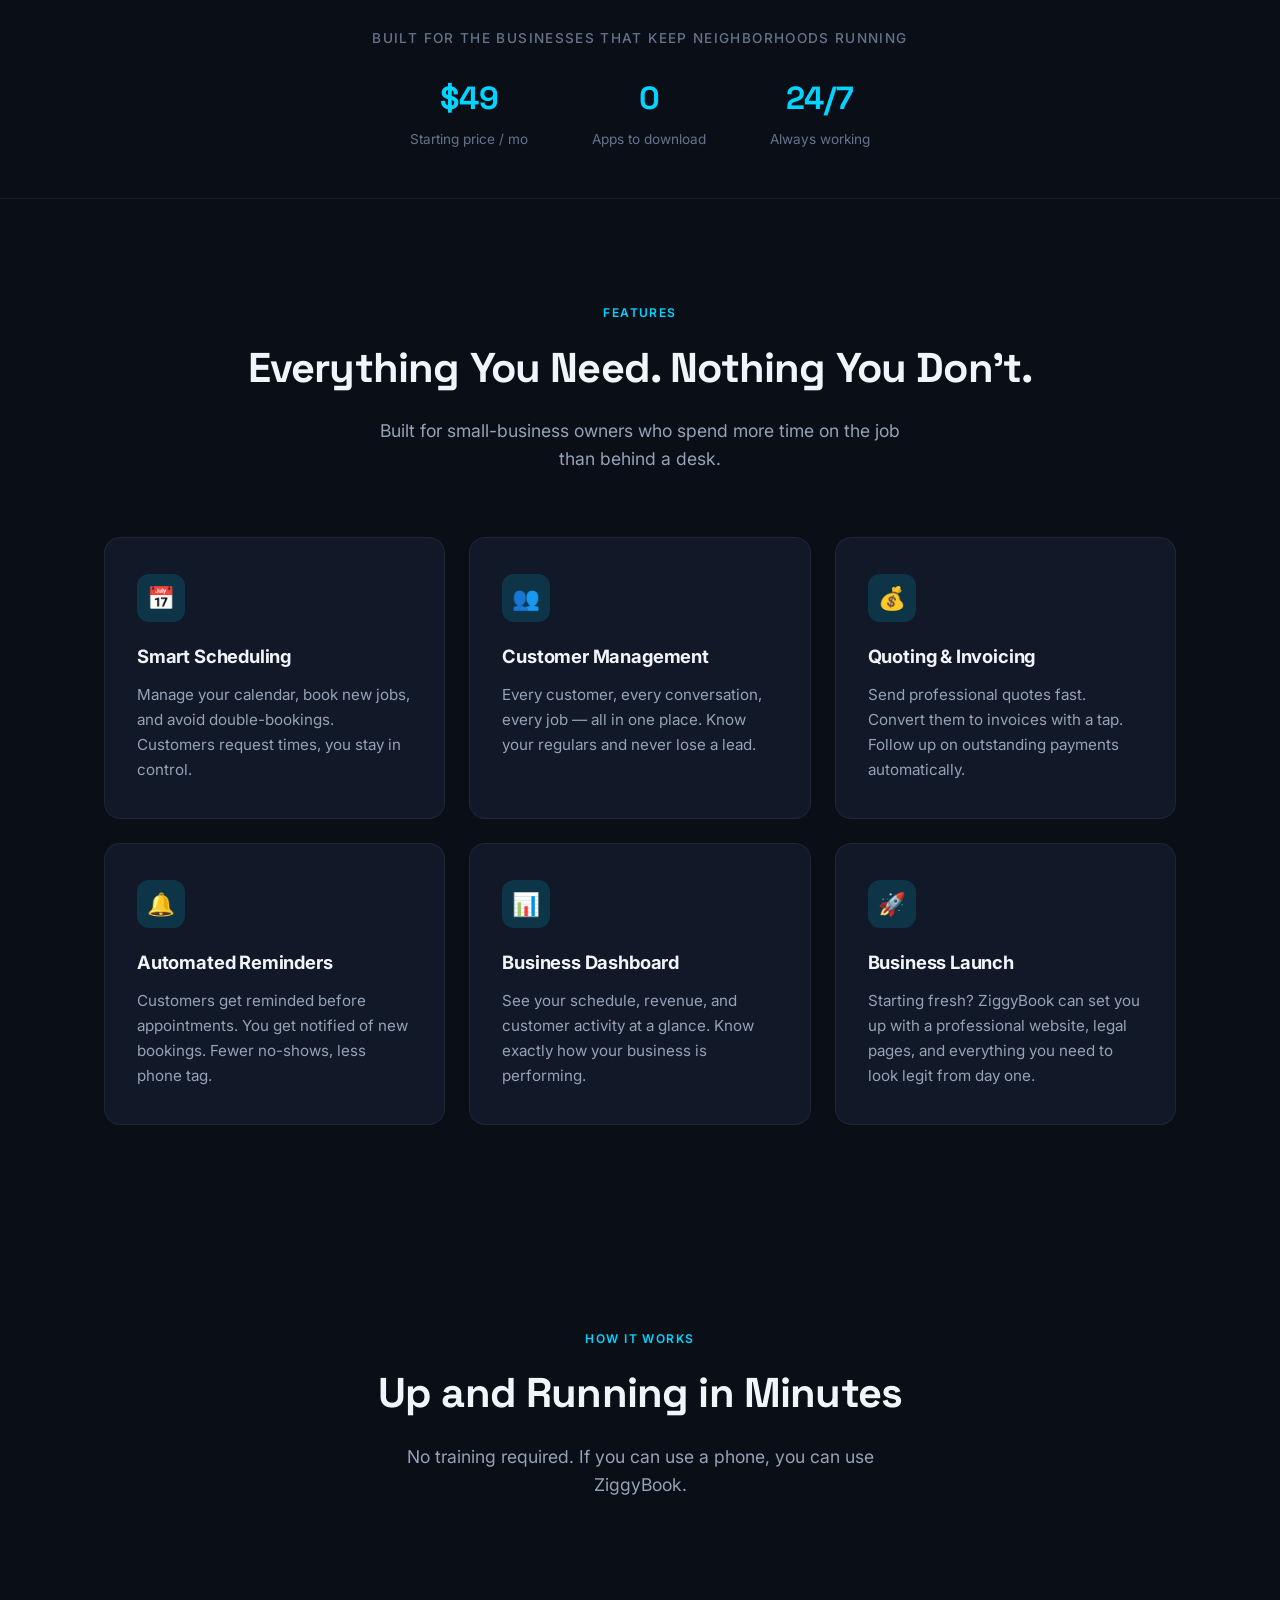
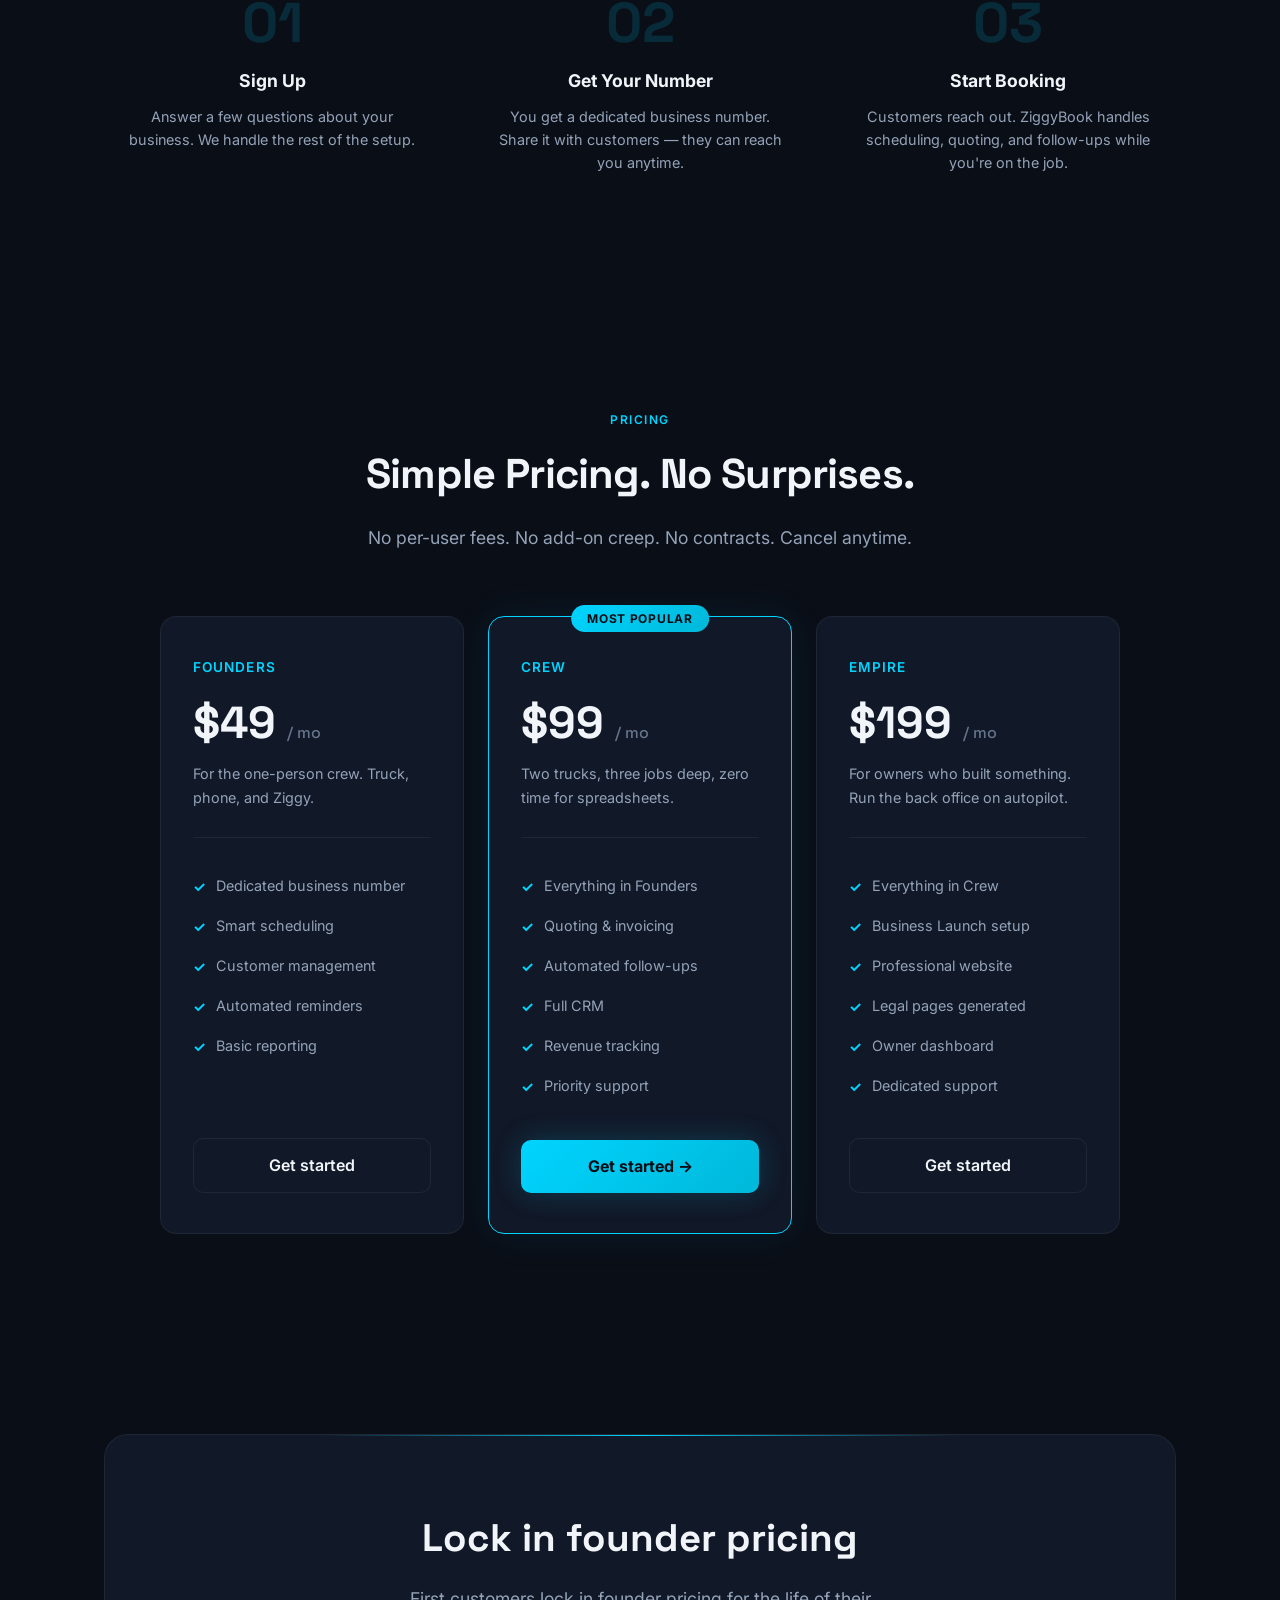
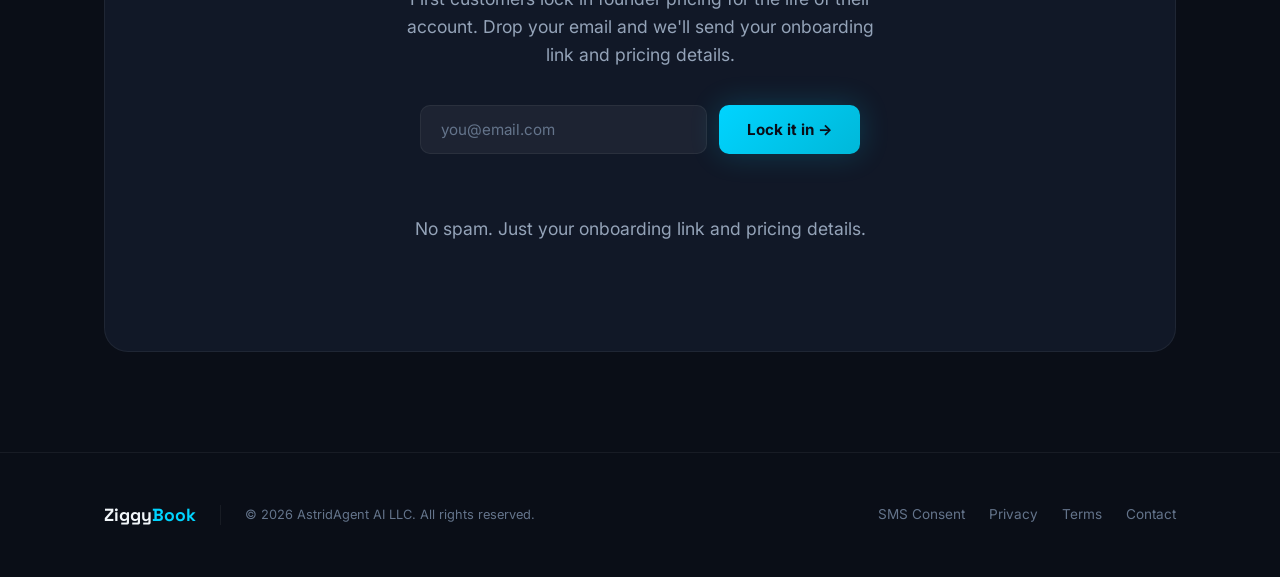
==== commit dd3beab2: "Founder-pricing form: save the email via POST /api/waitlist QUEUE #13. handleSignup was a placeholde" ====
--- a/index.html
+++ b/index.html
@@ -639,6 +639,9 @@
       font-size: 0.8rem;
       color: var(--text-muted);
     }
+    .signup-form .hp { position: absolute; left: -10000px; width: 1px; height: 1px; overflow: hidden; }
+    .signup-status { min-height: 1.4em; margin-top: 12px; font-size: 0.9rem; color: var(--text-secondary); }
+    .signup-status.is-error { color: var(--amber); }
 
     /* ── Footer ── */
     footer {
@@ -900,10 +903,20 @@
     <div class="cta-box">
       <h2>Lock in founder pricing</h2>
       <p>First customers lock in founder pricing for the life of their account. Drop your email and we'll send your onboarding link and pricing details.</p>
-      <form class="signup-form" onsubmit="handleSignup(event)">
-        <input type="email" placeholder="you@email.com" required aria-label="Email address">
+      <form class="signup-form" id="waitlist-form"
+            action="https://api.astridagent.ai/api/waitlist" method="POST"
+            onsubmit="handleSignup(event)">
+        <input type="email" name="email" placeholder="you@email.com" required
+               autocomplete="email" maxlength="254" aria-label="Email address">
+        <!-- Honeypot: humans never see or fill this. Not a phone field. -->
+        <div class="hp" aria-hidden="true">
+          <label for="wl-website">Website</label>
+          <input type="text" id="wl-website" name="website" tabindex="-1" autocomplete="off">
+        </div>
+        <input type="hidden" name="source" value="landing-founder-pricing">
         <button type="submit">Lock it in →</button>
       </form>
+      <p class="signup-status" id="signup-status" role="status" aria-live="polite"></p>
       <p class="signup-note">No spam. Just your onboarding link and pricing details.</p>
     </div>
   </div>
@@ -927,17 +940,68 @@
 </footer>
 
 <script>
+// Founder-pricing signup → POST /api/waitlist (smartbook-api v0.25.0).
+// "You're on the list!" shows ONLY after the API confirms the save (2xx).
+// Without fetch (very old browsers) the form's own action= POST runs.
 function handleSignup(e) {
+  if (!window.fetch) return;
   e.preventDefault();
-  const input = e.target.querySelector('input');
-  const email = input.value;
-  // Placeholder — wire up to real backend later
-  const btn = e.target.querySelector('button');
-  btn.textContent = 'You\'re on the list!';
-  btn.style.background = 'var(--amber)';
+  var form = e.target;
+  var input = form.querySelector('input[name="email"]');
+  var btn = form.querySelector('button[type="submit"]');
+  var status = document.getElementById('signup-status');
+  var label = 'Lock it in →';
+
+  var params = new URLSearchParams(window.location.search);
+  var utm = {};
+  ['utm_source', 'utm_medium', 'utm_campaign', 'utm_term', 'utm_content'].forEach(function (k) {
+    var v = params.get(k);
+    if (v) utm[k] = v.slice(0, 100);
+  });
+
+  var payload = {
+    email: input.value.trim(),
+    source: (form.querySelector('input[name="source"]') || {}).value || 'landing-founder-pricing',
+    utm: utm,
+    page_url: window.location.href.slice(0, 512),
+    website: (form.querySelector('input[name="website"]') || {}).value || ''
+  };
+
   input.disabled = true;
   btn.disabled = true;
-  console.log('Founder pricing signup:', email);
+  btn.textContent = 'Saving…';
+  status.textContent = '';
+  status.classList.remove('is-error');
+
+  function fail(message) {
+    input.disabled = false;
+    btn.disabled = false;
+    btn.textContent = label;
+    status.textContent = message;
+    status.classList.add('is-error');
+  }
+
+  fetch(form.action, {
+    method: 'POST',
+    headers: { 'Content-Type': 'application/json' },
+    body: JSON.stringify(payload),
+    credentials: 'omit'
+  }).then(function (res) {
+    if (res.ok) {
+      btn.textContent = 'You\'re on the list!';
+      btn.style.background = 'var(--amber)';
+      return;
+    }
+    if (res.status === 422) {
+      fail('That email doesn\'t look right. Please check it and try again.');
+    } else if (res.status === 429) {
+      fail('Too many tries. Please wait a few minutes and try again.');
+    } else {
+      fail('We couldn\'t save that just now. Please try again, or email support@astridagent.ai.');
+    }
+  }).catch(function () {
+    fail('We couldn\'t save that just now. Please try again, or email support@astridagent.ai.');
+  });
 }
 </script>
 
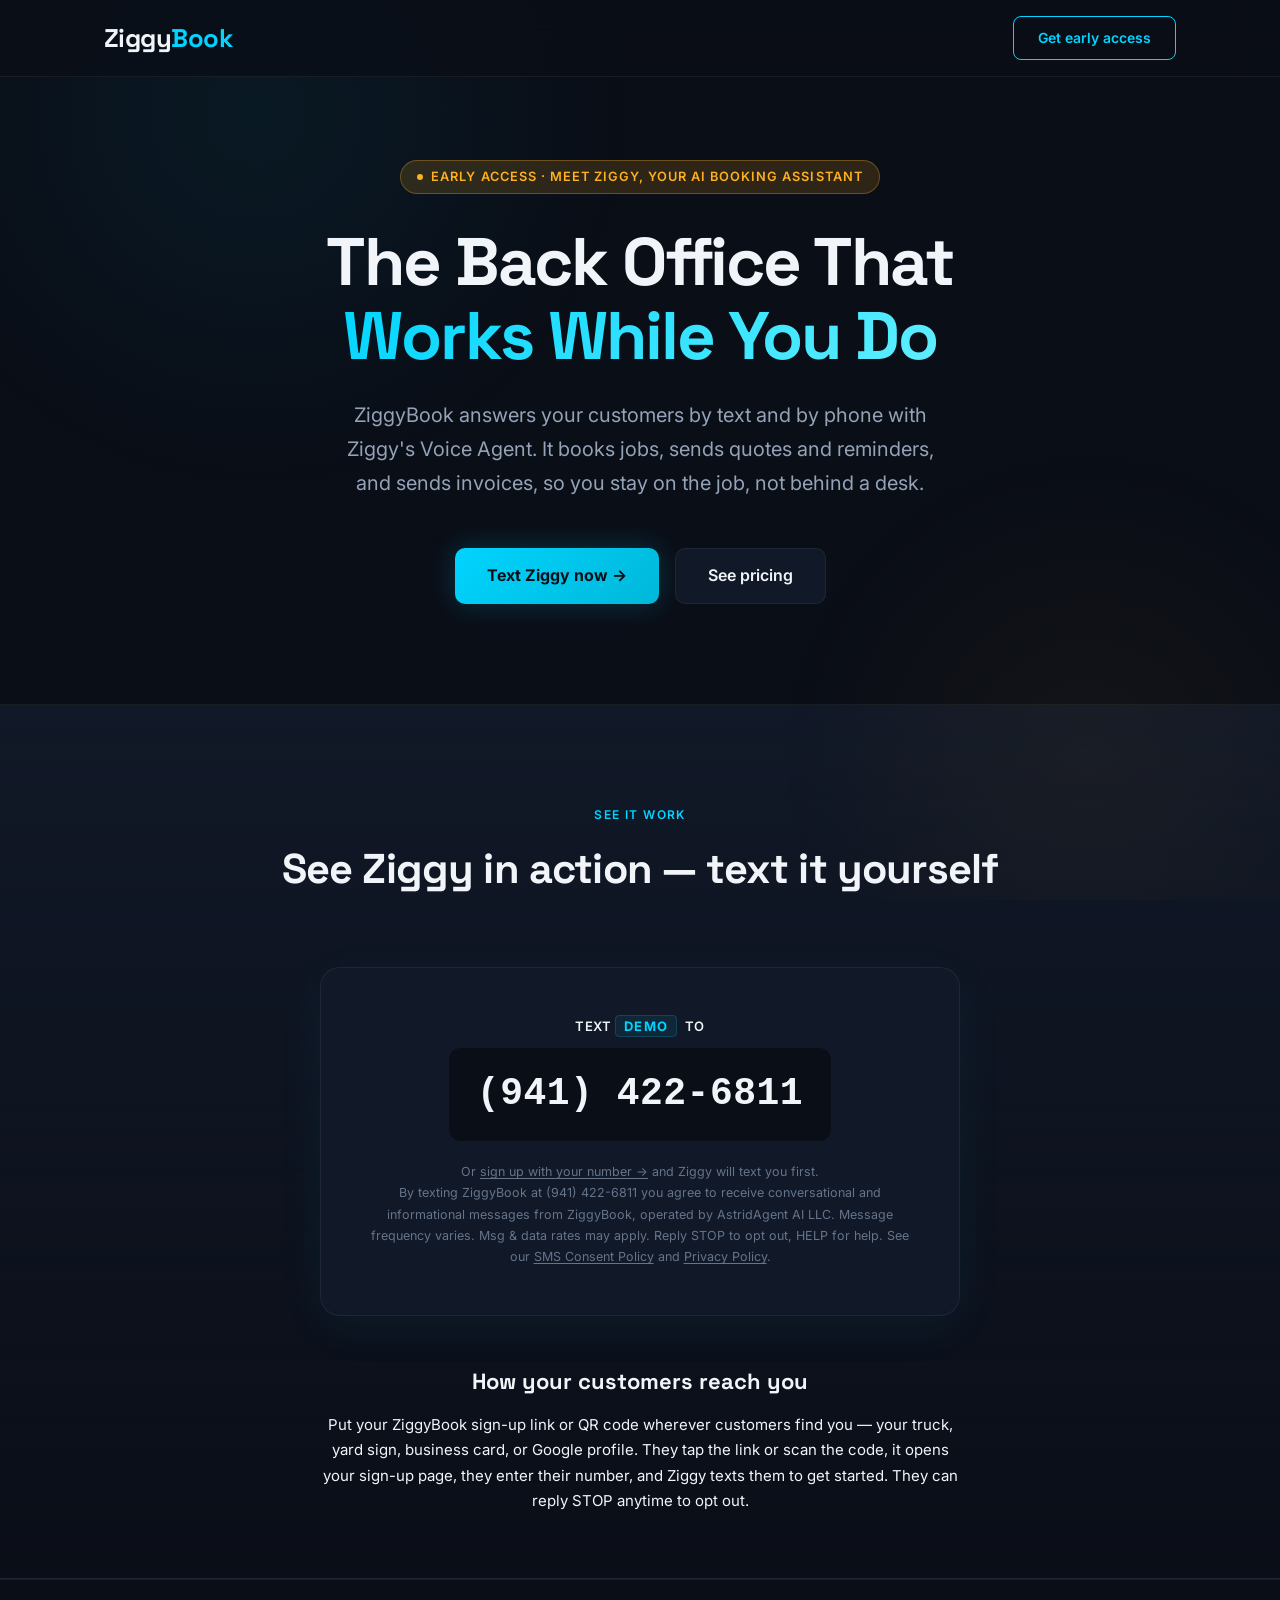
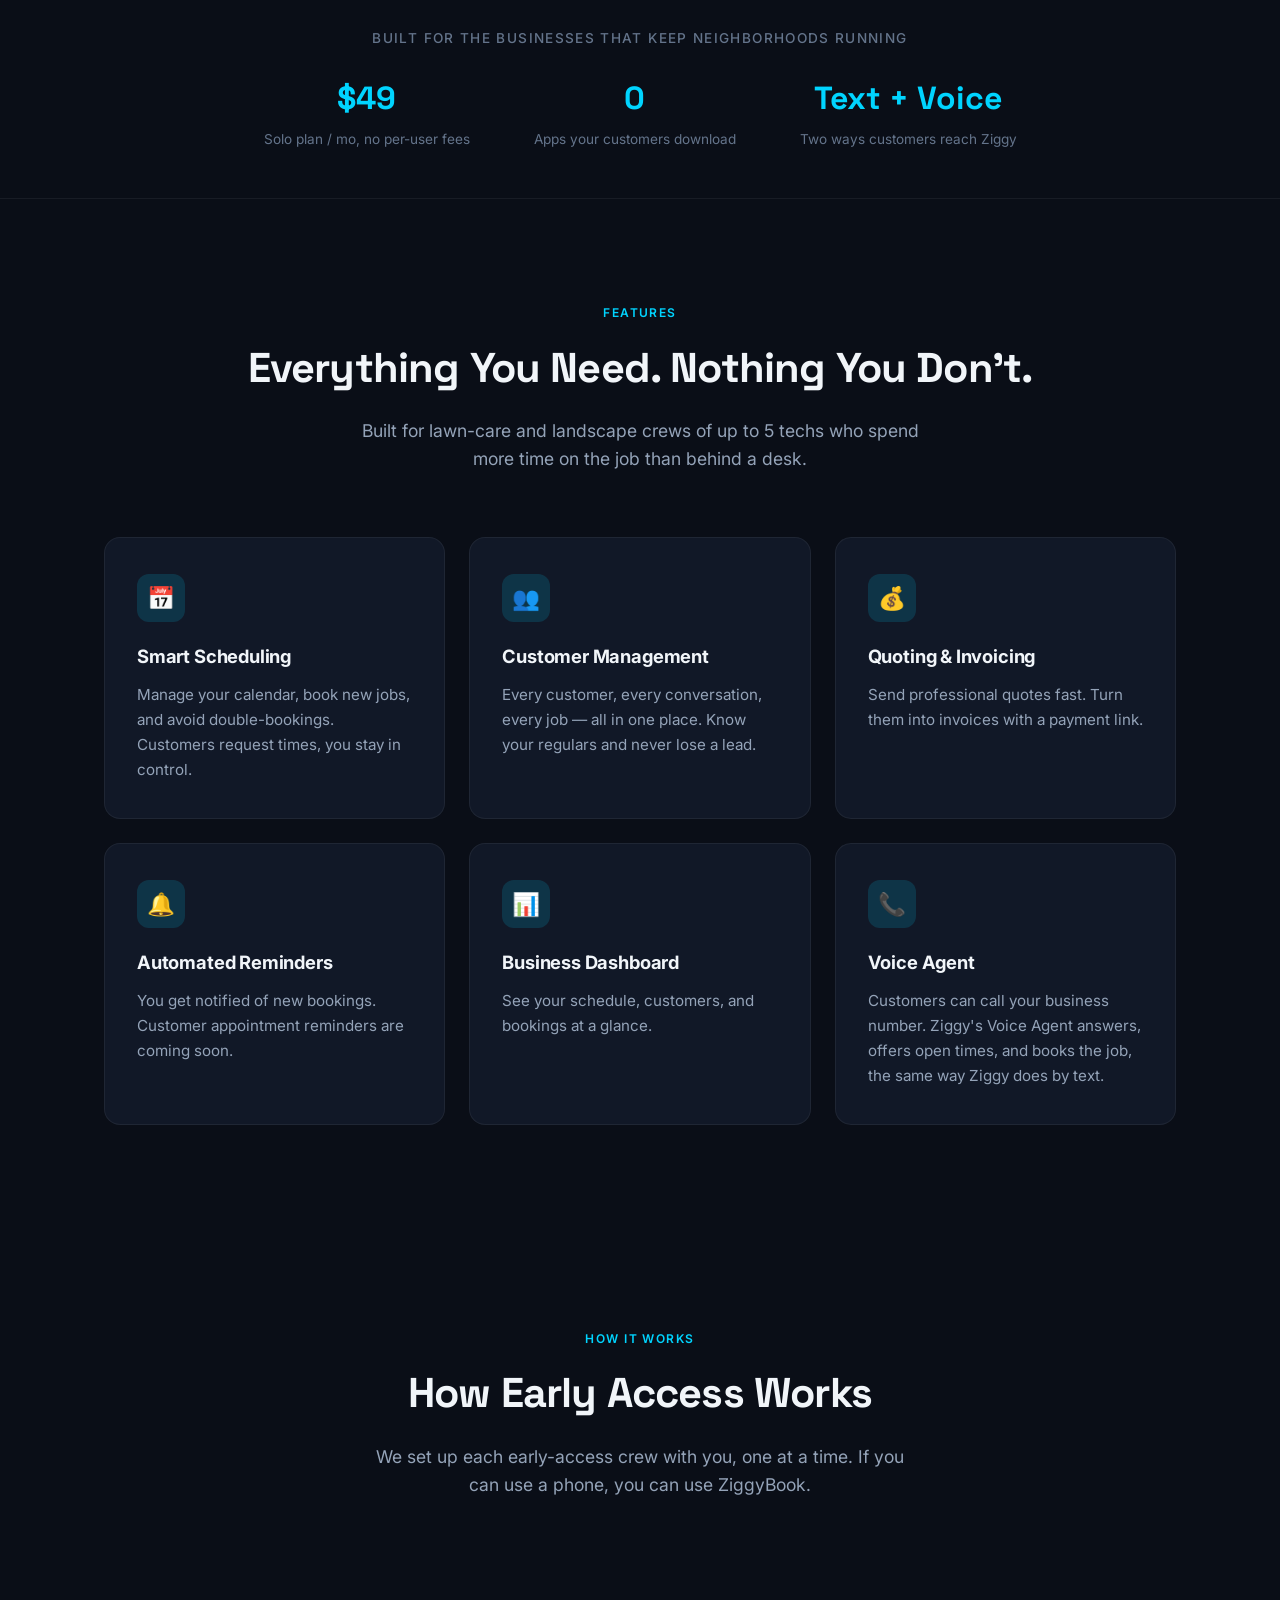
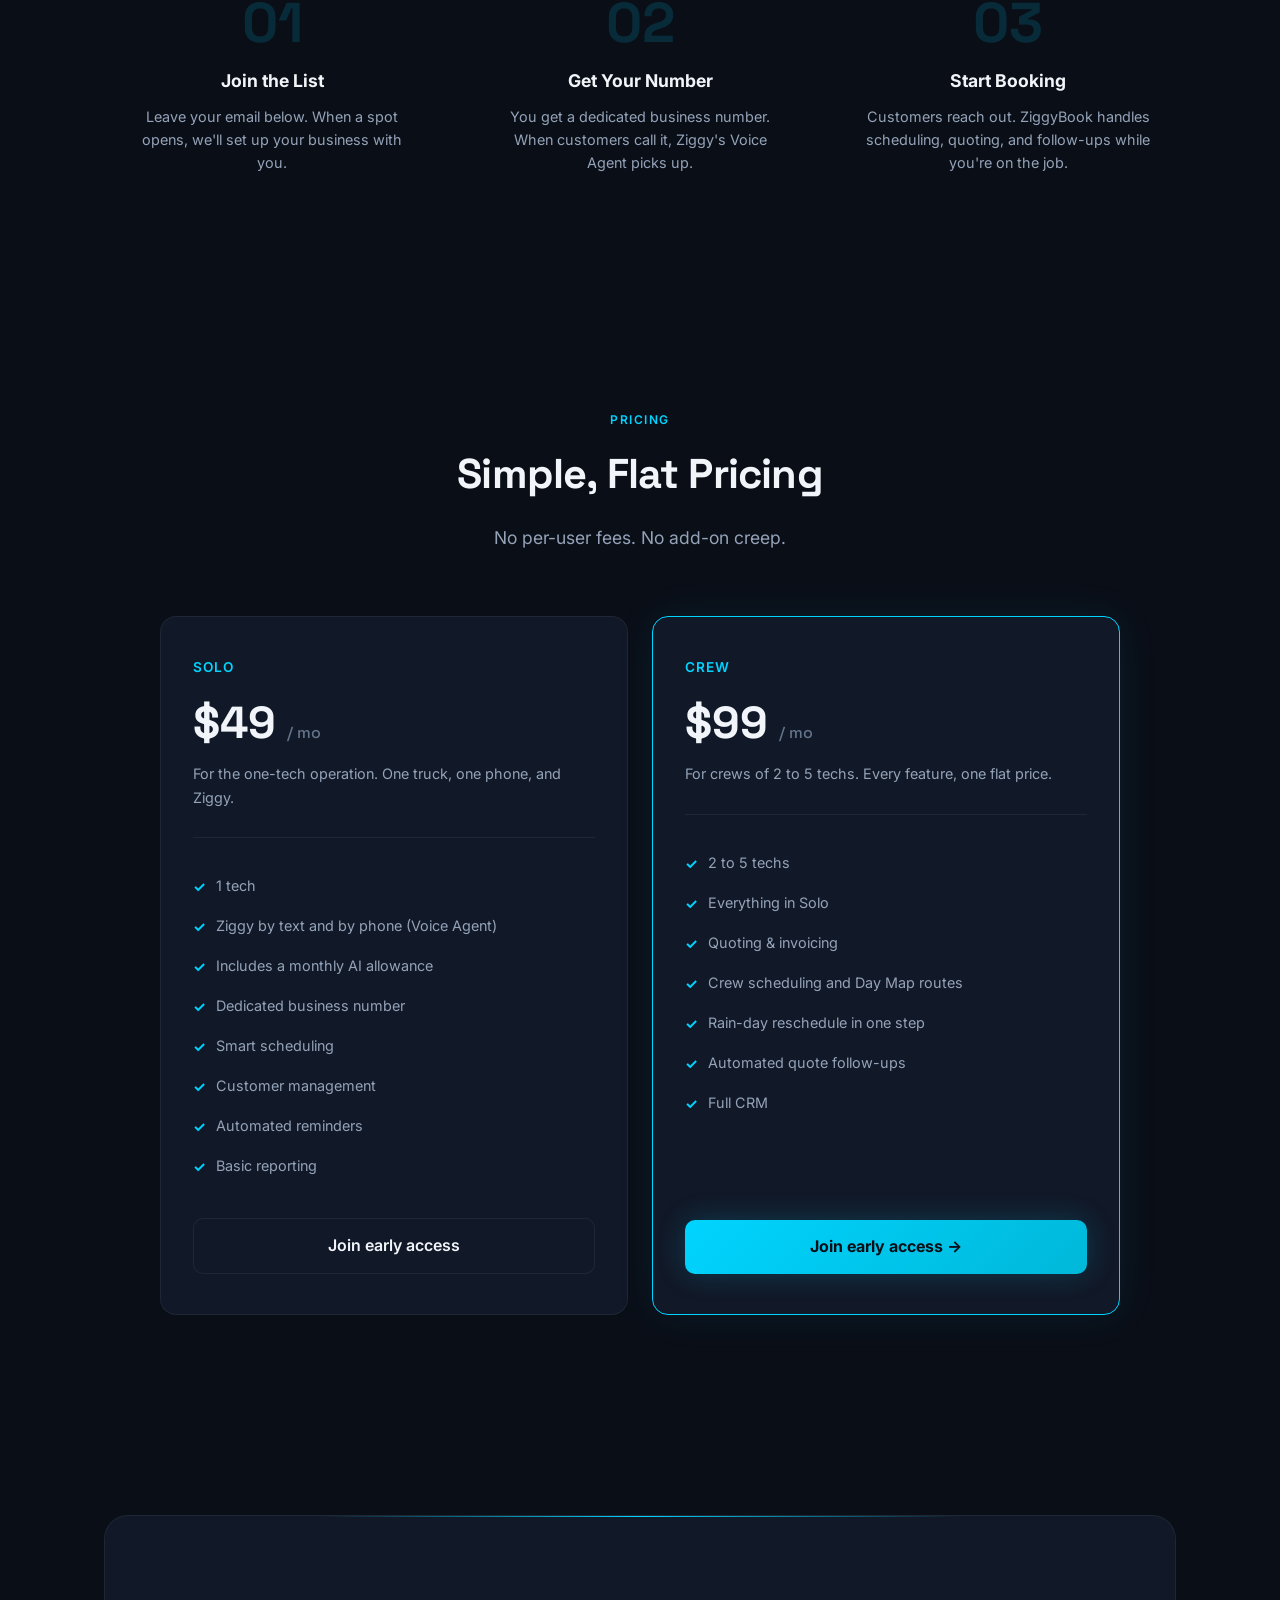
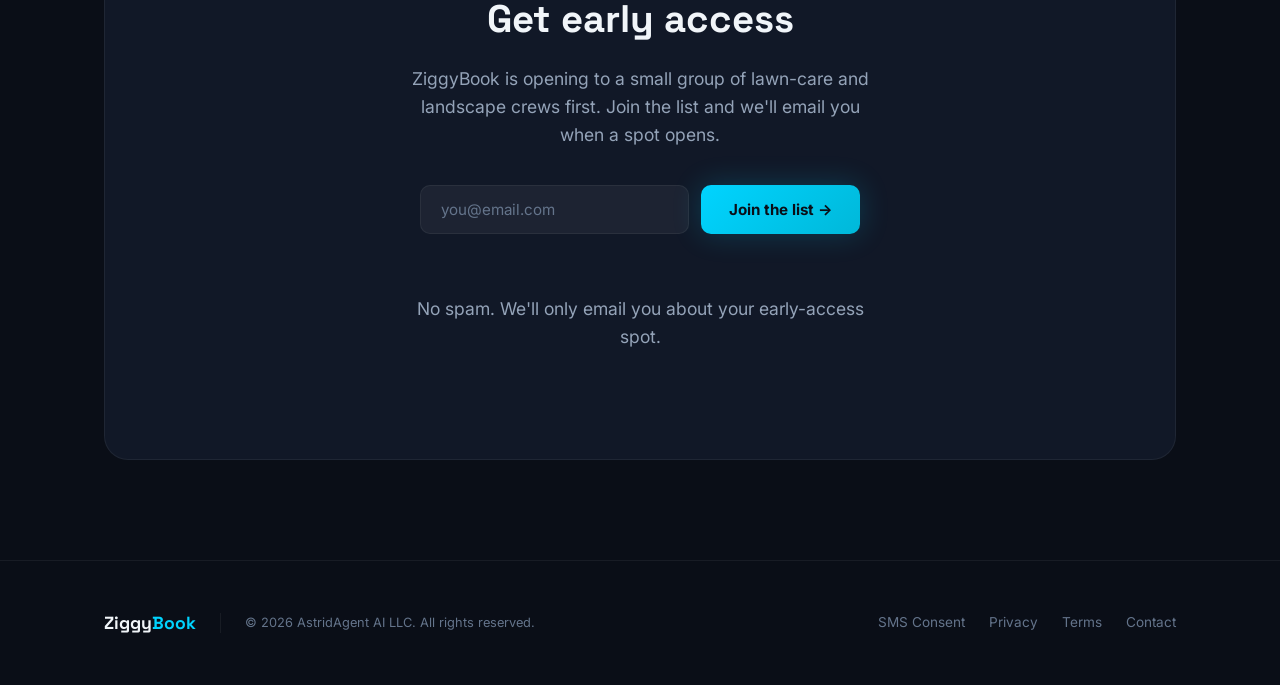
==== commit e83a6085: "Early access + pricing copy (QUEUE #14) Maya's FINAL copy keyed to 3e25d24: early access / join the " ====
--- a/index.html
+++ b/index.html
@@ -4,8 +4,17 @@
 <head>
   <meta charset="UTF-8">
   <meta name="viewport" content="width=device-width, initial-scale=1.0">
-  <title>ZiggyBook — The Back Office That Works While You Do</title>
-  <meta name="description" content="ZiggyBook handles your scheduling, customers, quoting, and invoicing so you can focus on the work that matters.">
+  <title>ZiggyBook — Text and Voice Agent scheduling for lawn-care crews (early access)</title>
+  <meta name="description" content="Early access for lawn-care and landscape crews with up to 5 techs. Ziggy answers your customers by text and by phone with its Voice Agent, books jobs, and keeps your schedule. Solo $49/mo, Crew $99/mo, no per-user fees.">
+  <link rel="canonical" href="https://ziggybook.ai/">
+  <meta property="og:type" content="website">
+  <meta property="og:site_name" content="ZiggyBook">
+  <meta property="og:url" content="https://ziggybook.ai/">
+  <meta property="og:title" content="ZiggyBook — Text and Voice Agent scheduling for lawn-care crews">
+  <meta property="og:description" content="Early access for crews with up to 5 techs. Ziggy answers customers by text and by phone, books jobs, and keeps your schedule. Solo $49/mo, Crew $99/mo.">
+  <meta name="twitter:card" content="summary">
+  <meta name="twitter:title" content="ZiggyBook — Text and Voice Agent scheduling for lawn-care crews">
+  <meta name="twitter:description" content="Early access for crews with up to 5 techs. Ziggy answers customers by text and by phone, books jobs, and keeps your schedule.">
   <link rel="preconnect" href="https://fonts.googleapis.com">
   <link rel="preconnect" href="https://fonts.gstatic.com" crossorigin>
   <link href="https://fonts.googleapis.com/css2?family=Inter:wght@400;500;600;700;800&family=Space+Grotesk:wght@700&display=swap" rel="stylesheet">
@@ -490,21 +499,6 @@
       box-shadow: 0 0 40px rgba(0, 212, 255, 0.08);
       position: relative;
     }
-    .price-card.featured::before {
-      content: 'Most Popular';
-      position: absolute;
-      top: -12px;
-      left: 50%;
-      transform: translateX(-50%);
-      padding: 4px 16px;
-      background: linear-gradient(135deg, var(--cyan), #00B8D9);
-      color: var(--bg-primary);
-      font-size: 0.75rem;
-      font-weight: 700;
-      border-radius: 100px;
-      text-transform: uppercase;
-      letter-spacing: 0.06em;
-    }
     .price-tier {
       font-size: 0.85rem;
       font-weight: 600;
@@ -708,17 +702,17 @@
 <nav>
   <div class="container">
     <a href="#" class="logo">Ziggy<span>Book</span></a>
-    <a href="#pricing" class="nav-cta">See Pricing</a>
+    <a href="#signup" class="nav-cta">Get early access</a>
   </div>
 </nav>
 
 <!-- ── HERO ── -->
 <section class="hero">
   <div class="container">
-    <div class="badge">Meet Ziggy — your AI booking assistant</div>
+    <div class="badge">Early access · Meet Ziggy, your AI booking assistant</div>
     <h1>The Back Office That <span class="highlight">Works While You Do</span></h1>
     <p class="hero-sub">
-      ZiggyBook answers your customers, books jobs, sends quotes and reminders, and chases invoices — all over text, so you stay on the job, not behind a desk.
+      ZiggyBook answers your customers by text and by phone with Ziggy's Voice Agent. It books jobs, sends quotes and reminders, and sends invoices, so you stay on the job, not behind a desk.
     </p>
     <div class="hero-cta-group">
       <a href="#try-ziggy" class="btn-primary">Text Ziggy now →</a>
@@ -758,15 +752,15 @@
     <div class="proof-stats">
       <div class="proof-stat">
         <div class="number">$49</div>
-        <div class="label">Starting price / mo</div>
+        <div class="label">Solo plan / mo, no per-user fees</div>
       </div>
       <div class="proof-stat">
         <div class="number">0</div>
-        <div class="label">Apps to download</div>
+        <div class="label">Apps your customers download</div>
       </div>
       <div class="proof-stat">
-        <div class="number">24/7</div>
-        <div class="label">Always working</div>
+        <div class="number">Text + Voice</div>
+        <div class="label">Two ways customers reach Ziggy</div>
       </div>
     </div>
   </div>
@@ -778,7 +772,7 @@
     <div class="section-header">
       <span class="section-label">Features</span>
       <h2>Everything You Need. Nothing You Don't.</h2>
-      <p>Built for small-business owners who spend more time on the job than behind a desk.</p>
+      <p>Built for lawn-care and landscape crews of up to 5 techs who spend more time on the job than behind a desk.</p>
     </div>
     <div class="features-grid">
       <div class="feature-card">
@@ -794,22 +788,22 @@
       <div class="feature-card">
         <div class="feature-icon">💰</div>
         <h3>Quoting &amp; Invoicing</h3>
-        <p>Send professional quotes fast. Convert them to invoices with a tap. Follow up on outstanding payments automatically.</p>
+        <p>Send professional quotes fast. Turn them into invoices with a payment link.</p>
       </div>
       <div class="feature-card">
         <div class="feature-icon">🔔</div>
         <h3>Automated Reminders</h3>
-        <p>Customers get reminded before appointments. You get notified of new bookings. Fewer no-shows, less phone tag.</p>
+        <p>You get notified of new bookings. Customer appointment reminders are coming soon.</p>
       </div>
       <div class="feature-card">
         <div class="feature-icon">📊</div>
         <h3>Business Dashboard</h3>
-        <p>See your schedule, revenue, and customer activity at a glance. Know exactly how your business is performing.</p>
+        <p>See your schedule, customers, and bookings at a glance.</p>
       </div>
       <div class="feature-card">
-        <div class="feature-icon">🚀</div>
-        <h3>Business Launch</h3>
-        <p>Starting fresh? ZiggyBook can set you up with a professional website, legal pages, and everything you need to look legit from day one.</p>
+        <div class="feature-icon">📞</div>
+        <h3>Voice Agent</h3>
+        <p>Customers can call your business number. Ziggy's Voice Agent answers, offers open times, and books the job, the same way Ziggy does by text.</p>
       </div>
     </div>
   </div>
@@ -820,19 +814,19 @@
   <div class="container">
     <div class="section-header">
       <span class="section-label">How it works</span>
-      <h2>Up and Running in Minutes</h2>
-      <p>No training required. If you can use a phone, you can use ZiggyBook.</p>
+      <h2>How Early Access Works</h2>
+      <p>We set up each early-access crew with you, one at a time. If you can use a phone, you can use ZiggyBook.</p>
     </div>
     <div class="steps">
       <div class="step">
         <div class="step-number">01</div>
-        <h3>Sign Up</h3>
-        <p>Answer a few questions about your business. We handle the rest of the setup.</p>
+        <h3>Join the List</h3>
+        <p>Leave your email below. When a spot opens, we'll set up your business with you.</p>
       </div>
       <div class="step">
         <div class="step-number">02</div>
         <h3>Get Your Number</h3>
-        <p>You get a dedicated business number. Share it with customers — they can reach you anytime.</p>
+        <p>You get a dedicated business number. When customers call it, Ziggy's Voice Agent picks up.</p>
       </div>
       <div class="step">
         <div class="step-number">03</div>
@@ -848,50 +842,40 @@
   <div class="container">
     <div class="section-header">
       <span class="section-label">Pricing</span>
-      <h2>Simple Pricing. No Surprises.</h2>
-      <p>No per-user fees. No add-on creep. No contracts. Cancel anytime.</p>
+      <h2>Simple, Flat Pricing</h2>
+      <p>No per-user fees. No add-on creep.</p>
     </div>
     <div class="pricing-grid">
       <div class="price-card">
-        <div class="price-tier">Founders</div>
+        <div class="price-tier">Solo</div>
         <h3>$49 <span>/ mo</span></h3>
-        <p class="price-desc">For the one-person crew. Truck, phone, and Ziggy.</p>
+        <p class="price-desc">For the one-tech operation. One truck, one phone, and Ziggy.</p>
         <ul class="price-features">
+          <li>1 tech</li>
+          <li>Ziggy by text and by phone (Voice Agent)</li>
+          <li>Includes a monthly AI allowance</li>
           <li>Dedicated business number</li>
           <li>Smart scheduling</li>
           <li>Customer management</li>
           <li>Automated reminders</li>
           <li>Basic reporting</li>
         </ul>
-        <a href="#signup" class="btn-secondary">Get started</a>
+        <a href="#signup" class="btn-secondary">Join early access</a>
       </div>
       <div class="price-card featured">
         <div class="price-tier">Crew</div>
         <h3>$99 <span>/ mo</span></h3>
-        <p class="price-desc">Two trucks, three jobs deep, zero time for spreadsheets.</p>
+        <p class="price-desc">For crews of 2 to 5 techs. Every feature, one flat price.</p>
         <ul class="price-features">
-          <li>Everything in Founders</li>
+          <li>2 to 5 techs</li>
+          <li>Everything in Solo</li>
           <li>Quoting &amp; invoicing</li>
-          <li>Automated follow-ups</li>
+          <li>Crew scheduling and Day Map routes</li>
+          <li>Rain-day reschedule in one step</li>
+          <li>Automated quote follow-ups</li>
           <li>Full CRM</li>
-          <li>Revenue tracking</li>
-          <li>Priority support</li>
         </ul>
-        <a href="#signup" class="btn-primary">Get started →</a>
-      </div>
-      <div class="price-card">
-        <div class="price-tier">Empire</div>
-        <h3>$199 <span>/ mo</span></h3>
-        <p class="price-desc">For owners who built something. Run the back office on autopilot.</p>
-        <ul class="price-features">
-          <li>Everything in Crew</li>
-          <li>Business Launch setup</li>
-          <li>Professional website</li>
-          <li>Legal pages generated</li>
-          <li>Owner dashboard</li>
-          <li>Dedicated support</li>
-        </ul>
-        <a href="#signup" class="btn-secondary">Get started</a>
+        <a href="#signup" class="btn-primary">Join early access →</a>
       </div>
     </div>
   </div>
@@ -901,8 +885,8 @@
 <section class="cta-section" id="signup">
   <div class="container">
     <div class="cta-box">
-      <h2>Lock in founder pricing</h2>
-      <p>First customers lock in founder pricing for the life of their account. Drop your email and we'll send your onboarding link and pricing details.</p>
+      <h2>Get early access</h2>
+      <p>ZiggyBook is opening to a small group of lawn-care and landscape crews first. Join the list and we'll email you when a spot opens.</p>
       <form class="signup-form" id="waitlist-form"
             action="https://api.astridagent.ai/api/waitlist" method="POST"
             onsubmit="handleSignup(event)">
@@ -914,10 +898,10 @@
           <input type="text" id="wl-website" name="website" tabindex="-1" autocomplete="off">
         </div>
         <input type="hidden" name="source" value="landing-founder-pricing">
-        <button type="submit">Lock it in →</button>
+        <button type="submit">Join the list →</button>
       </form>
       <p class="signup-status" id="signup-status" role="status" aria-live="polite"></p>
-      <p class="signup-note">No spam. Just your onboarding link and pricing details.</p>
+      <p class="signup-note">No spam. We'll only email you about your early-access spot.</p>
     </div>
   </div>
 </section>
@@ -940,7 +924,7 @@
 </footer>
 
 <script>
-// Founder-pricing signup → POST /api/waitlist (smartbook-api v0.25.0).
+// Early-access signup → POST /api/waitlist (smartbook-api v0.25.0).
 // "You're on the list!" shows ONLY after the API confirms the save (2xx).
 // Without fetch (very old browsers) the form's own action= POST runs.
 function handleSignup(e) {
@@ -950,7 +934,7 @@
   var input = form.querySelector('input[name="email"]');
   var btn = form.querySelector('button[type="submit"]');
   var status = document.getElementById('signup-status');
-  var label = 'Lock it in →';
+  var label = 'Join the list →';
 
   var params = new URLSearchParams(window.location.search);
   var utm = {};
@@ -990,6 +974,7 @@
     if (res.ok) {
       btn.textContent = 'You\'re on the list!';
       btn.style.background = 'var(--amber)';
+      status.textContent = 'Thanks! We\'ll email you when your spot opens.';
       return;
     }
     if (res.status === 422) {
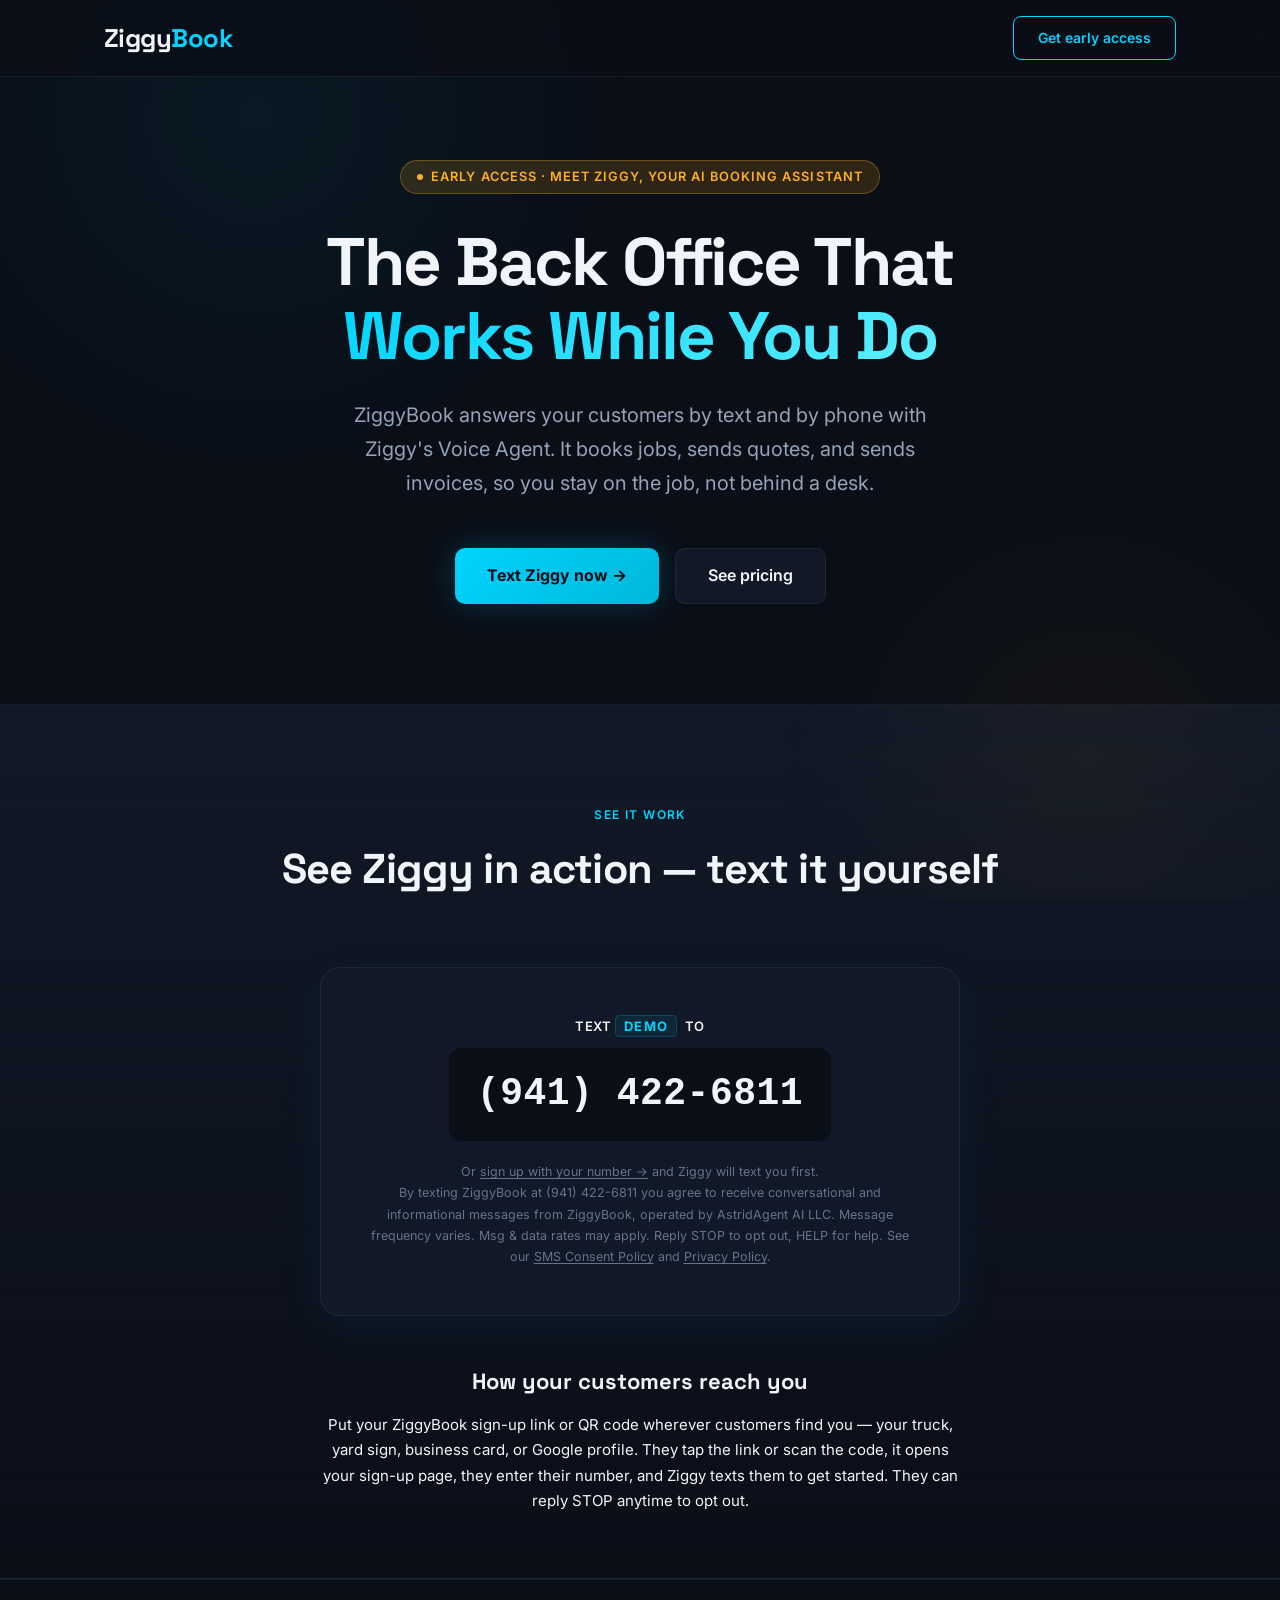
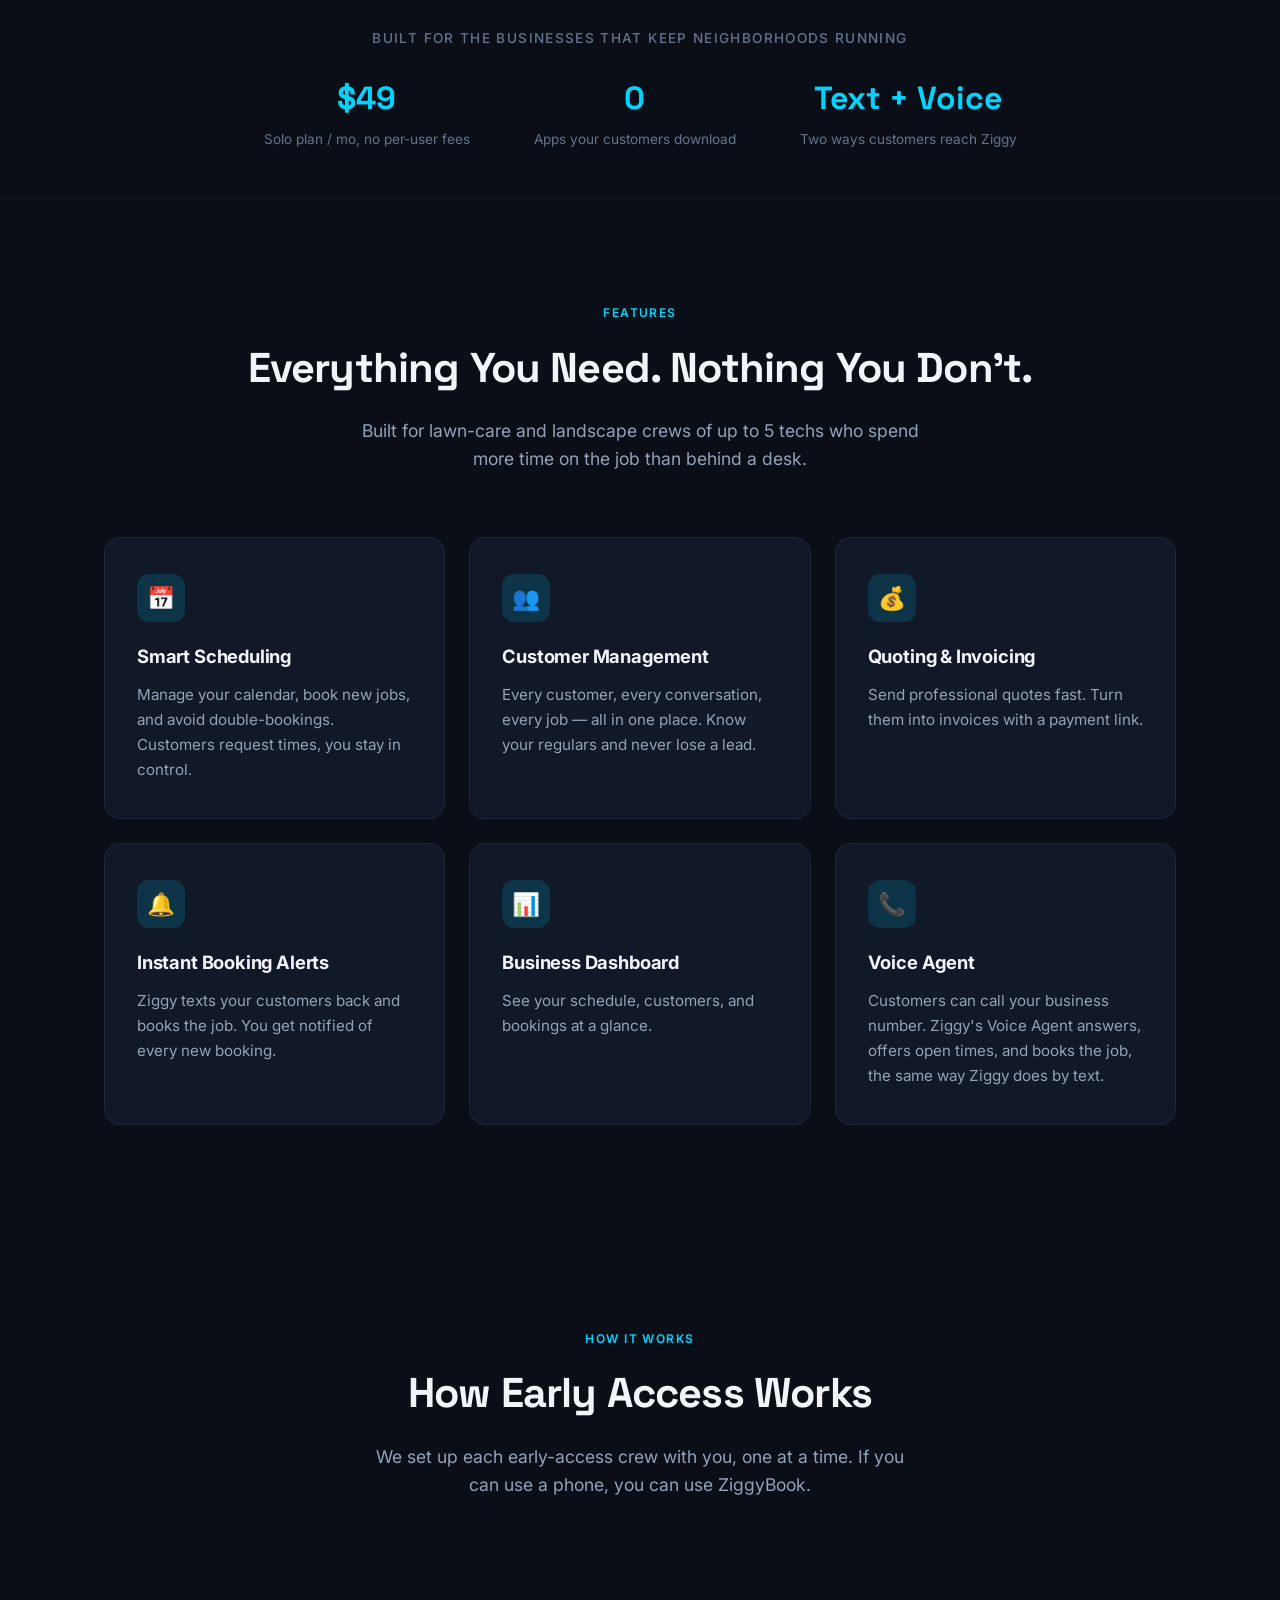
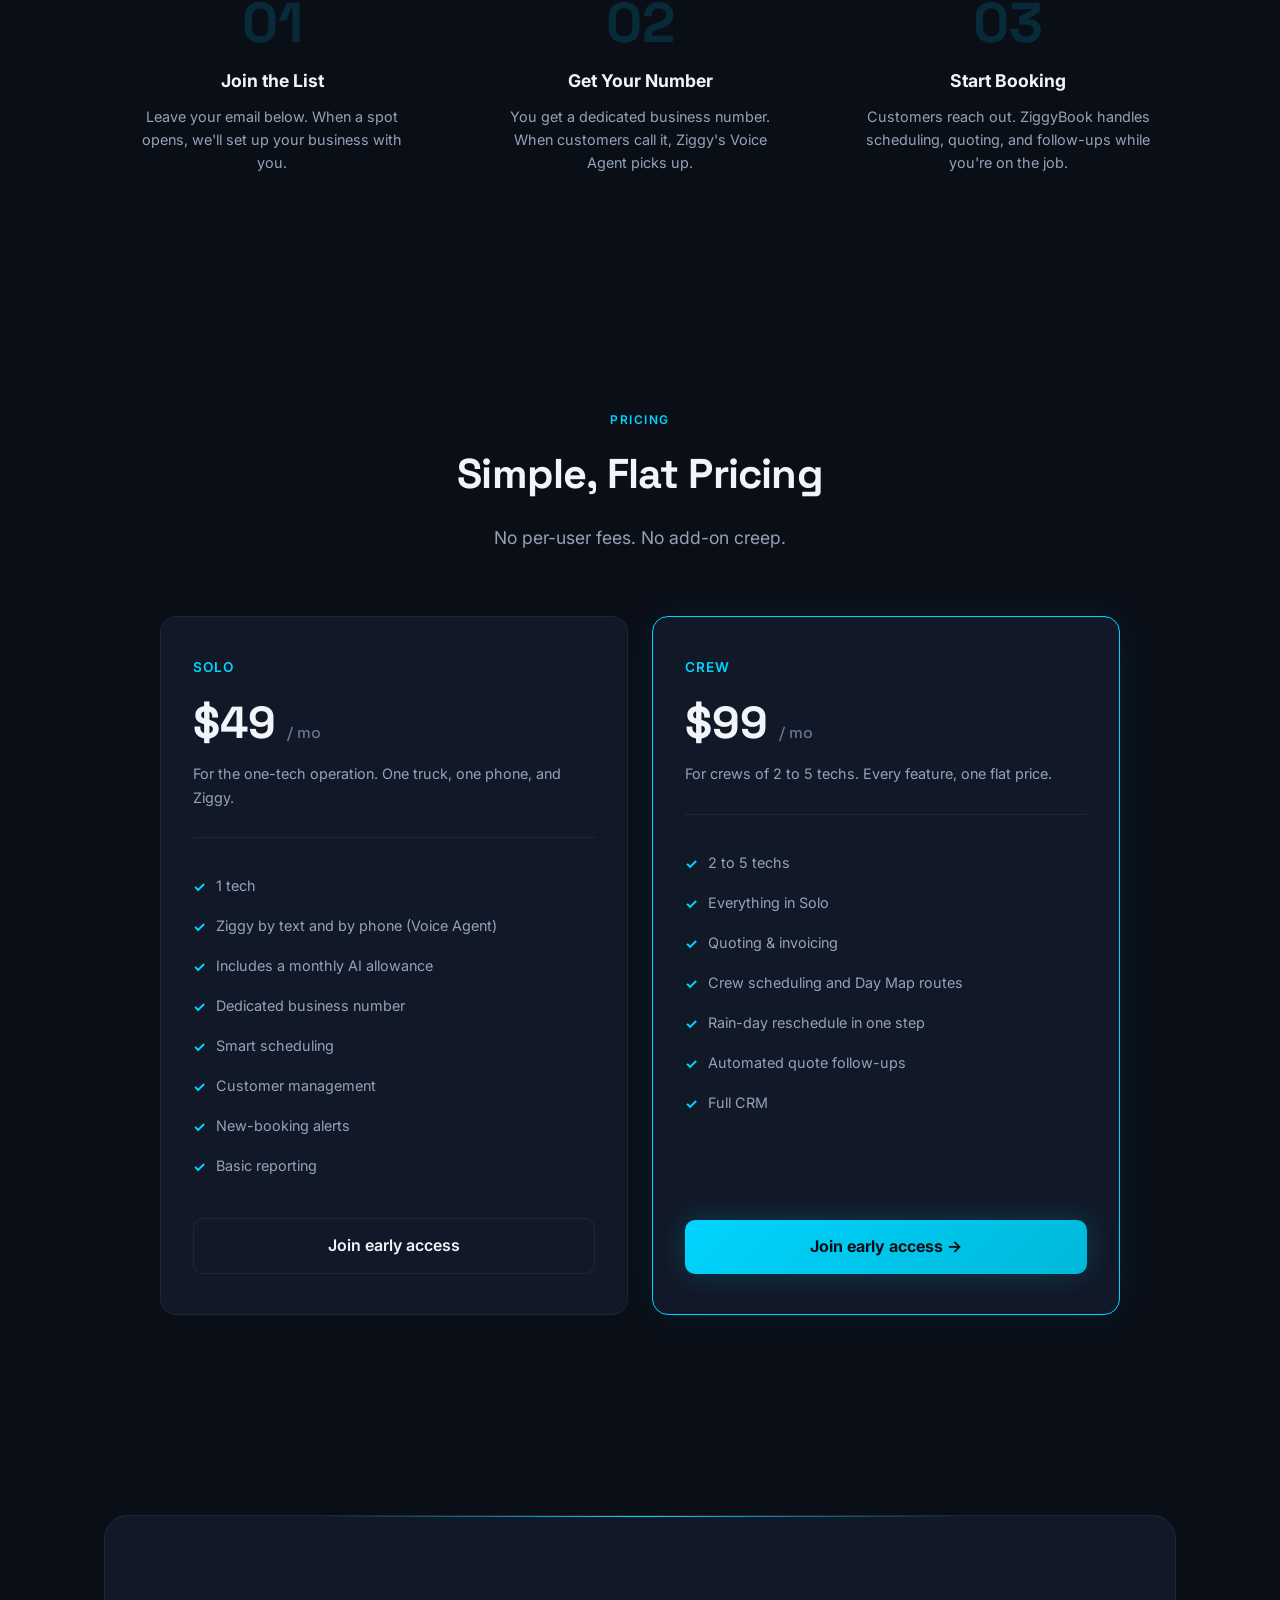
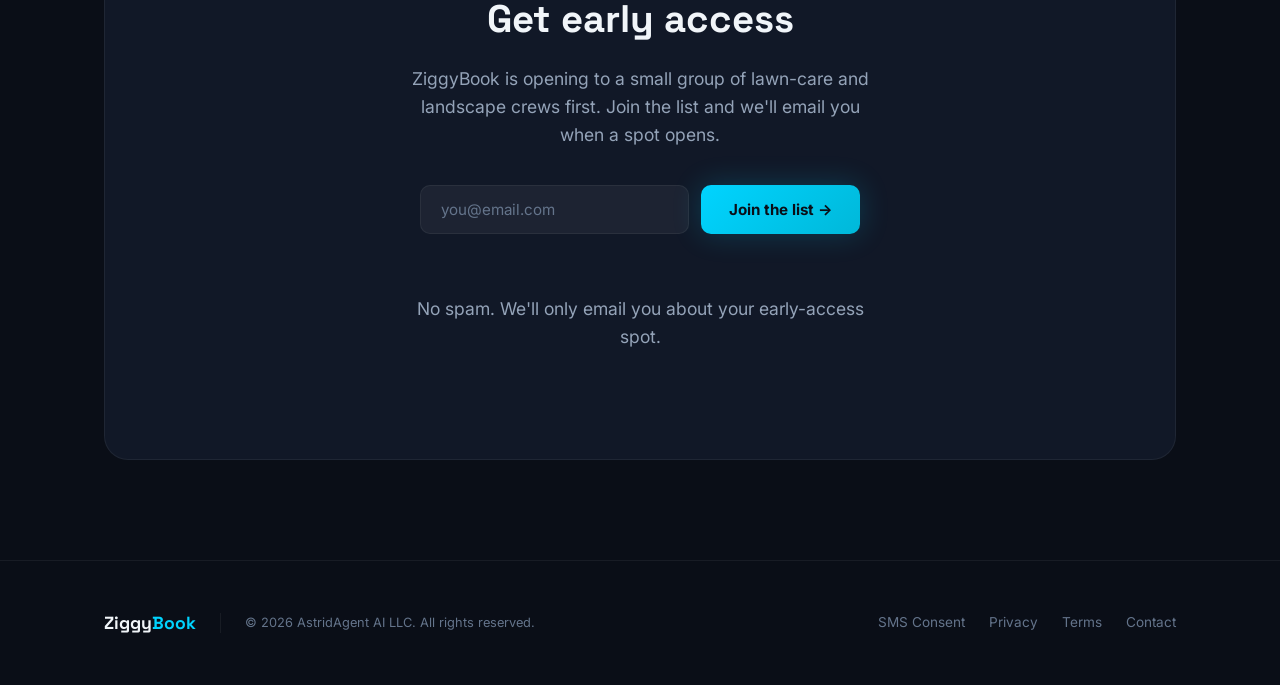
==== commit d893a7fa: "Reminders copy: no future promise while CUSTOMER_SMS_REMINDERS_ENABLED=false (QUEUE #14)" ====
--- a/index.html
+++ b/index.html
@@ -712,7 +712,7 @@
     <div class="badge">Early access · Meet Ziggy, your AI booking assistant</div>
     <h1>The Back Office That <span class="highlight">Works While You Do</span></h1>
     <p class="hero-sub">
-      ZiggyBook answers your customers by text and by phone with Ziggy's Voice Agent. It books jobs, sends quotes and reminders, and sends invoices, so you stay on the job, not behind a desk.
+      ZiggyBook answers your customers by text and by phone with Ziggy's Voice Agent. It books jobs, sends quotes, and sends invoices, so you stay on the job, not behind a desk.
     </p>
     <div class="hero-cta-group">
       <a href="#try-ziggy" class="btn-primary">Text Ziggy now →</a>
@@ -792,8 +792,8 @@
       </div>
       <div class="feature-card">
         <div class="feature-icon">🔔</div>
-        <h3>Automated Reminders</h3>
-        <p>You get notified of new bookings. Customer appointment reminders are coming soon.</p>
+        <h3>Instant Booking Alerts</h3>
+        <p>Ziggy texts your customers back and books the job. You get notified of every new booking.</p>
       </div>
       <div class="feature-card">
         <div class="feature-icon">📊</div>
@@ -857,7 +857,7 @@
           <li>Dedicated business number</li>
           <li>Smart scheduling</li>
           <li>Customer management</li>
-          <li>Automated reminders</li>
+          <li>New-booking alerts</li>
           <li>Basic reporting</li>
         </ul>
         <a href="#signup" class="btn-secondary">Join early access</a>
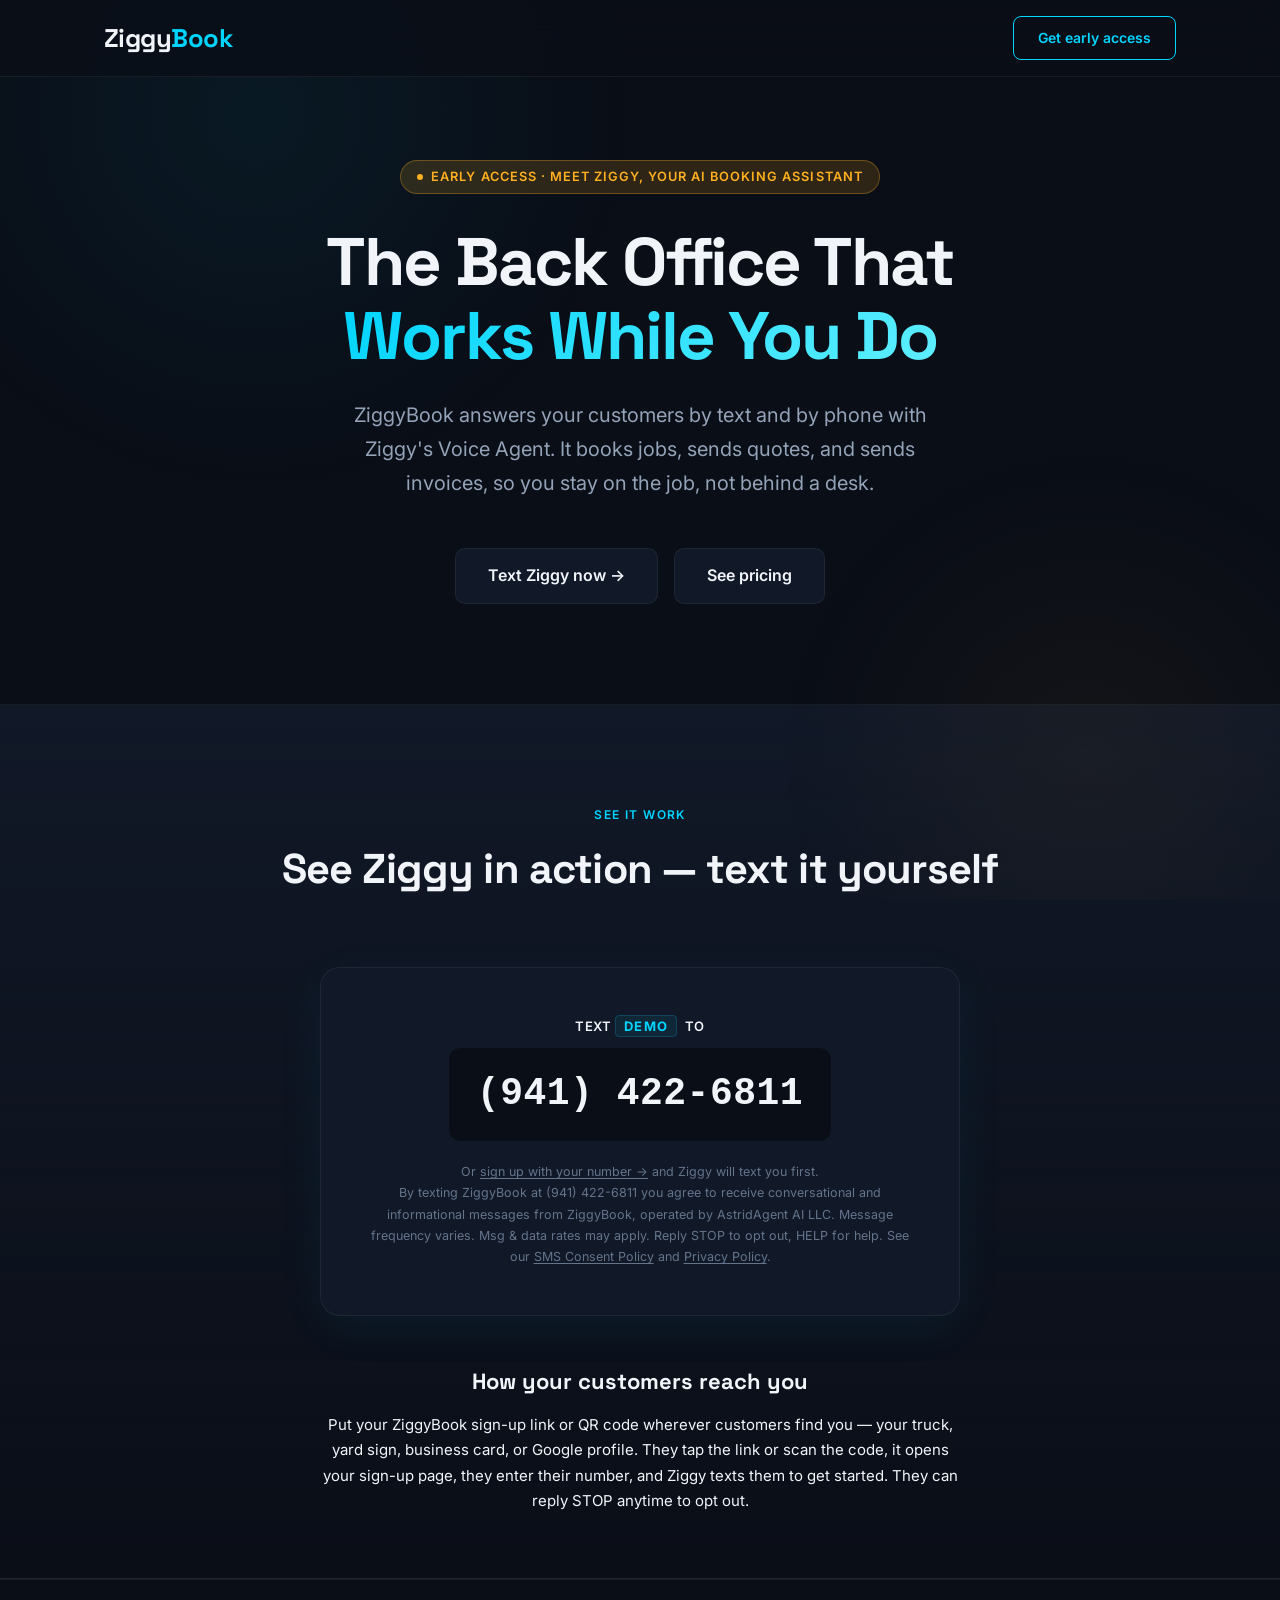
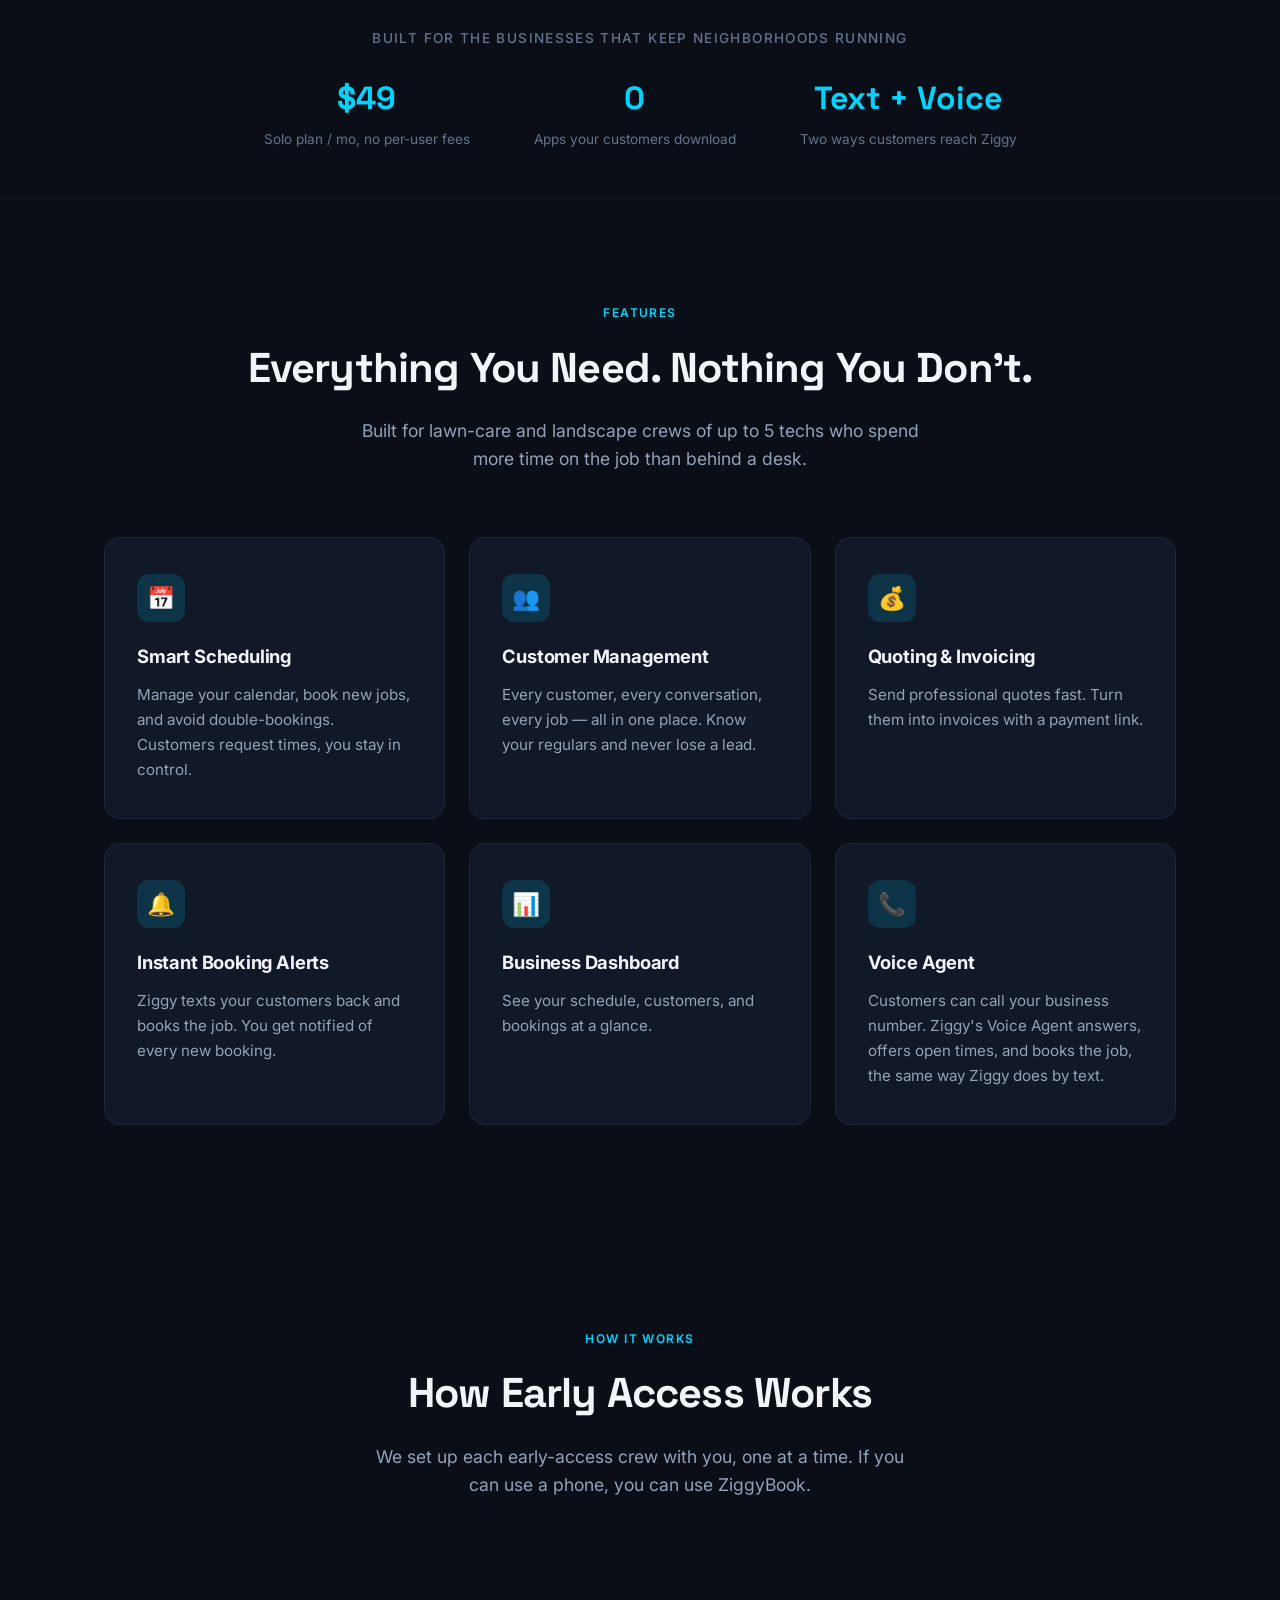
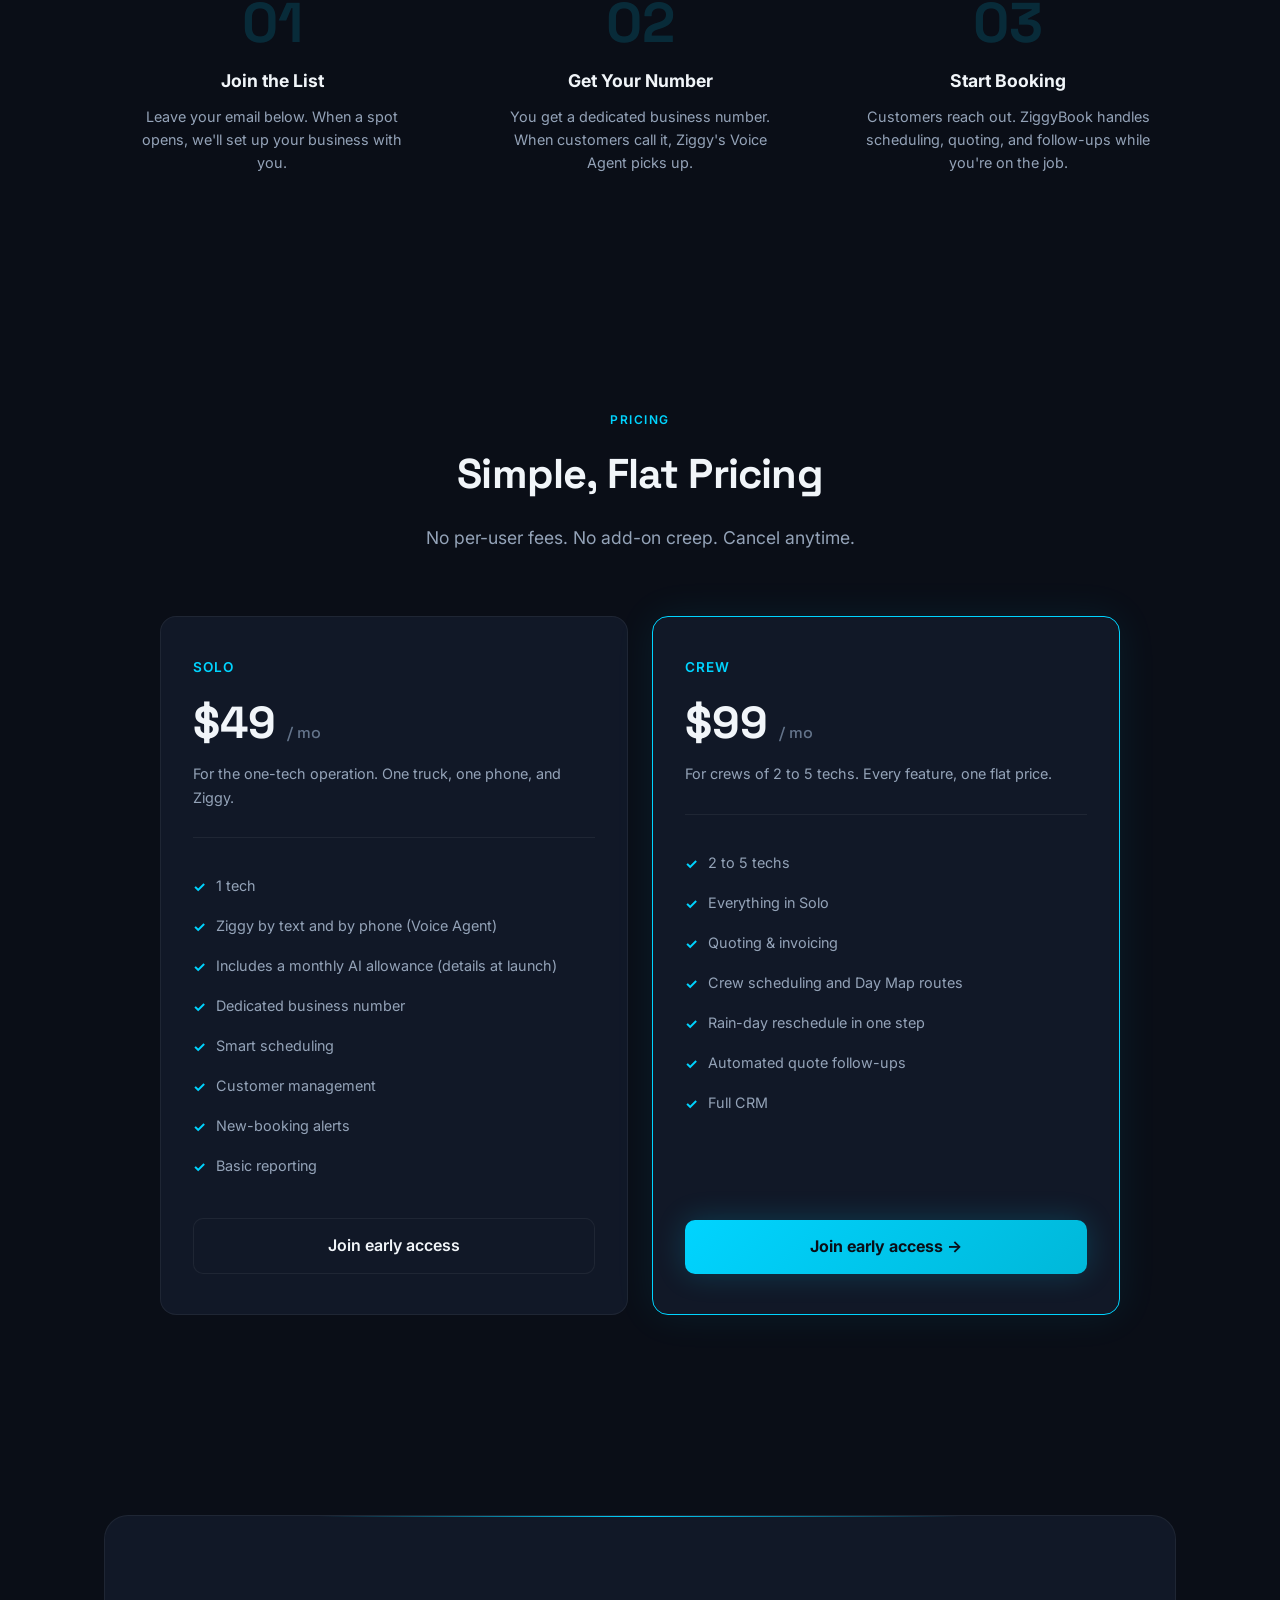
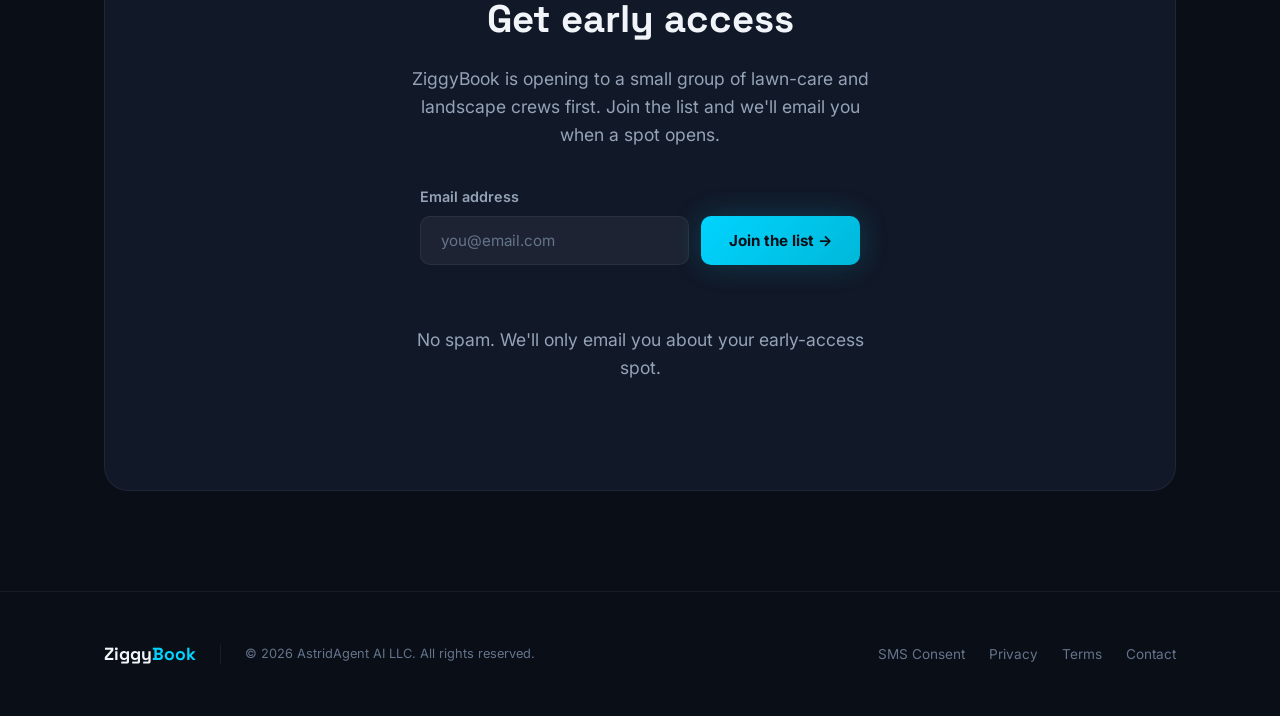
==== commit 285cc8e4: "Claude: #14 design fix-up on landing (Dex nits, QUEUE #14.1) - "Cancel anytime." added to the pricin" ====
--- a/index.html
+++ b/index.html
@@ -611,6 +611,8 @@
     }
     .signup-form input::placeholder { color: var(--text-muted); }
     .signup-form input:focus { border-color: var(--cyan); }
+    .signup-form input:focus-visible { box-shadow: 0 0 0 3px rgba(0, 212, 255, 0.35); }
+    .signup-label { display: block; margin: 0 auto 8px; max-width: 440px; text-align: left; font-size: 0.9rem; font-weight: 600; color: var(--text-secondary); }
     .signup-form button {
       padding: 14px 28px;
       background: linear-gradient(135deg, var(--cyan) 0%, #00B8D9 100%);
@@ -715,7 +717,7 @@
       ZiggyBook answers your customers by text and by phone with Ziggy's Voice Agent. It books jobs, sends quotes, and sends invoices, so you stay on the job, not behind a desk.
     </p>
     <div class="hero-cta-group">
-      <a href="#try-ziggy" class="btn-primary">Text Ziggy now →</a>
+      <a href="#try-ziggy" class="btn-secondary">Text Ziggy now →</a>
       <a href="#pricing" class="btn-secondary">See pricing</a>
     </div>
   </div>
@@ -843,7 +845,7 @@
     <div class="section-header">
       <span class="section-label">Pricing</span>
       <h2>Simple, Flat Pricing</h2>
-      <p>No per-user fees. No add-on creep.</p>
+      <p>No per-user fees. No add-on creep. Cancel anytime.</p>
     </div>
     <div class="pricing-grid">
       <div class="price-card">
@@ -853,7 +855,7 @@
         <ul class="price-features">
           <li>1 tech</li>
           <li>Ziggy by text and by phone (Voice Agent)</li>
-          <li>Includes a monthly AI allowance</li>
+          <li>Includes a monthly AI allowance (details at launch)</li>
           <li>Dedicated business number</li>
           <li>Smart scheduling</li>
           <li>Customer management</li>
@@ -887,17 +889,18 @@
     <div class="cta-box">
       <h2>Get early access</h2>
       <p>ZiggyBook is opening to a small group of lawn-care and landscape crews first. Join the list and we'll email you when a spot opens.</p>
+      <label class="signup-label" for="wl-email">Email address</label>
       <form class="signup-form" id="waitlist-form"
             action="https://api.astridagent.ai/api/waitlist" method="POST"
             onsubmit="handleSignup(event)">
-        <input type="email" name="email" placeholder="you@email.com" required
-               autocomplete="email" maxlength="254" aria-label="Email address">
+        <input type="email" id="wl-email" name="email" placeholder="you@email.com" required
+               autocomplete="email" maxlength="254">
         <!-- Honeypot: humans never see or fill this. Not a phone field. -->
         <div class="hp" aria-hidden="true">
           <label for="wl-website">Website</label>
           <input type="text" id="wl-website" name="website" tabindex="-1" autocomplete="off">
         </div>
-        <input type="hidden" name="source" value="landing-founder-pricing">
+        <input type="hidden" name="source" value="landing-early-access">
         <button type="submit">Join the list →</button>
       </form>
       <p class="signup-status" id="signup-status" role="status" aria-live="polite"></p>
@@ -945,7 +948,7 @@
 
   var payload = {
     email: input.value.trim(),
-    source: (form.querySelector('input[name="source"]') || {}).value || 'landing-founder-pricing',
+    source: (form.querySelector('input[name="source"]') || {}).value || 'landing-early-access',
     utm: utm,
     page_url: window.location.href.slice(0, 512),
     website: (form.querySelector('input[name="website"]') || {}).value || ''
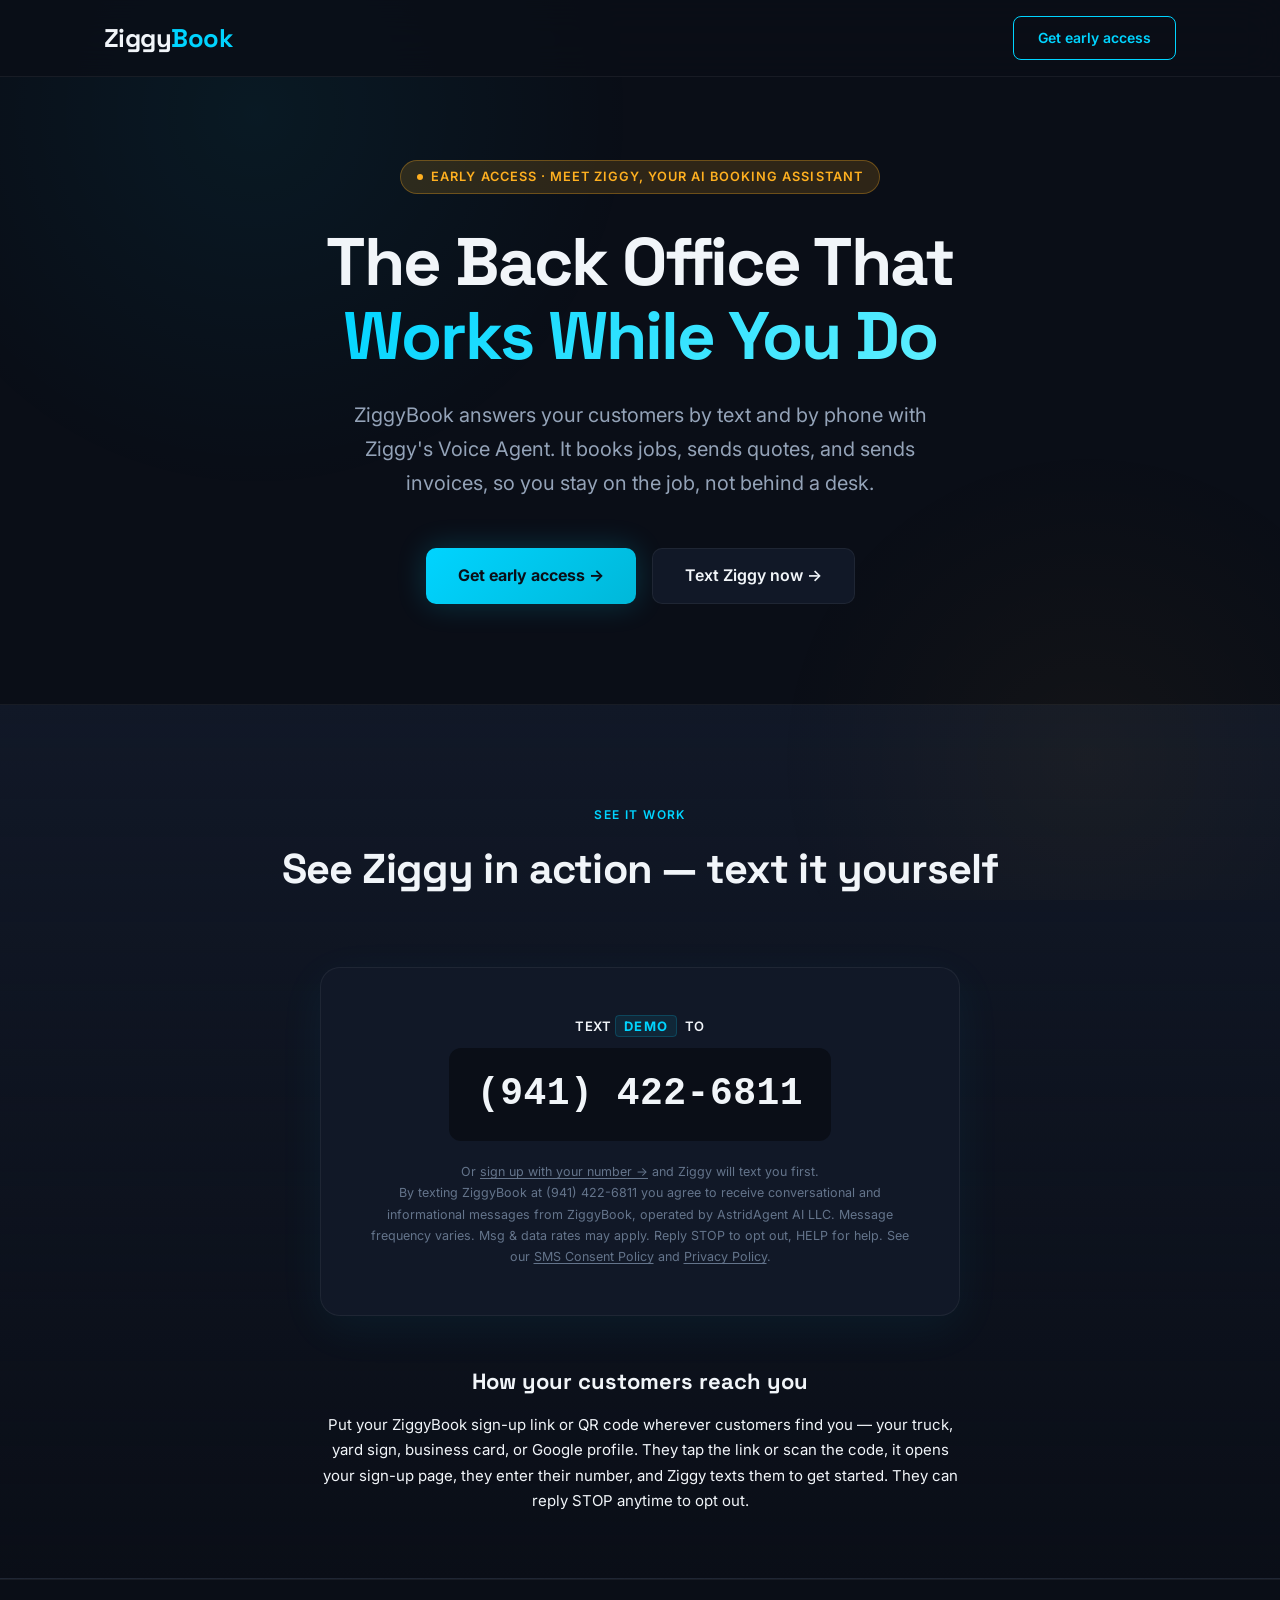
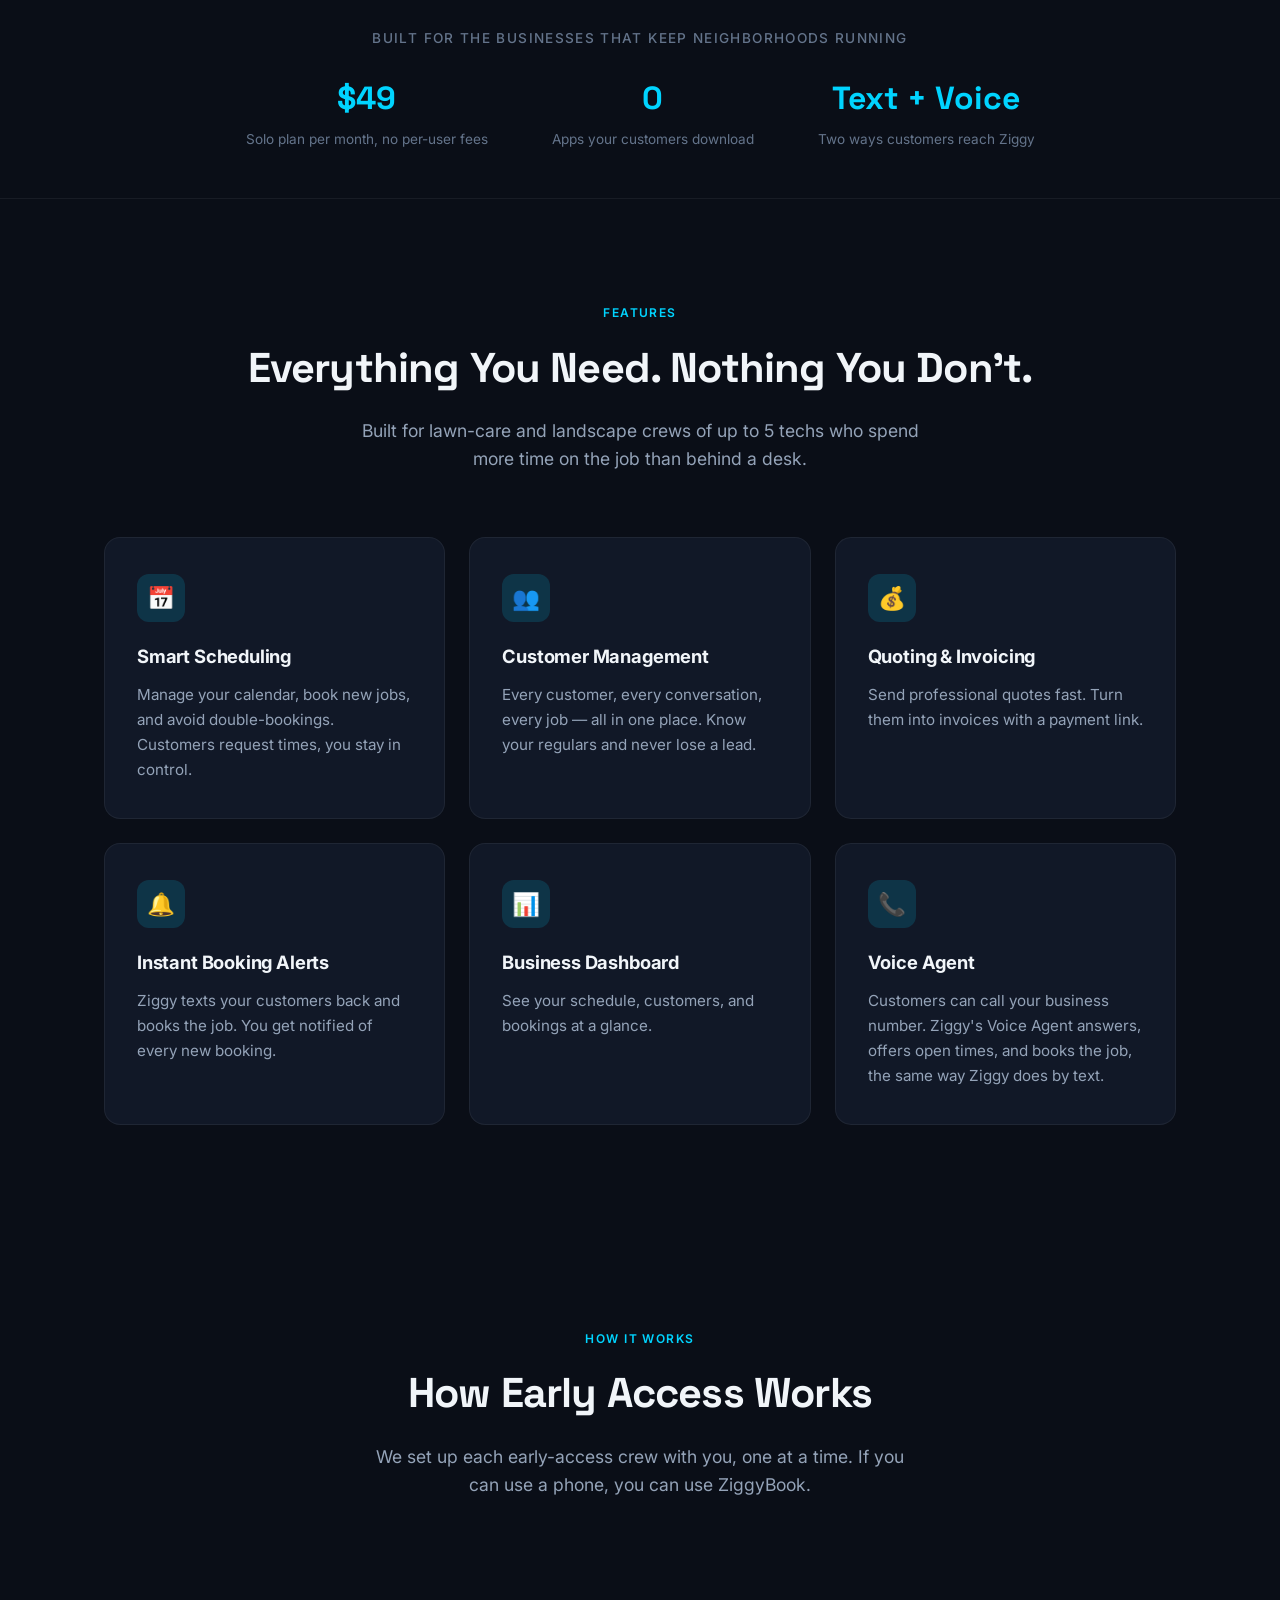
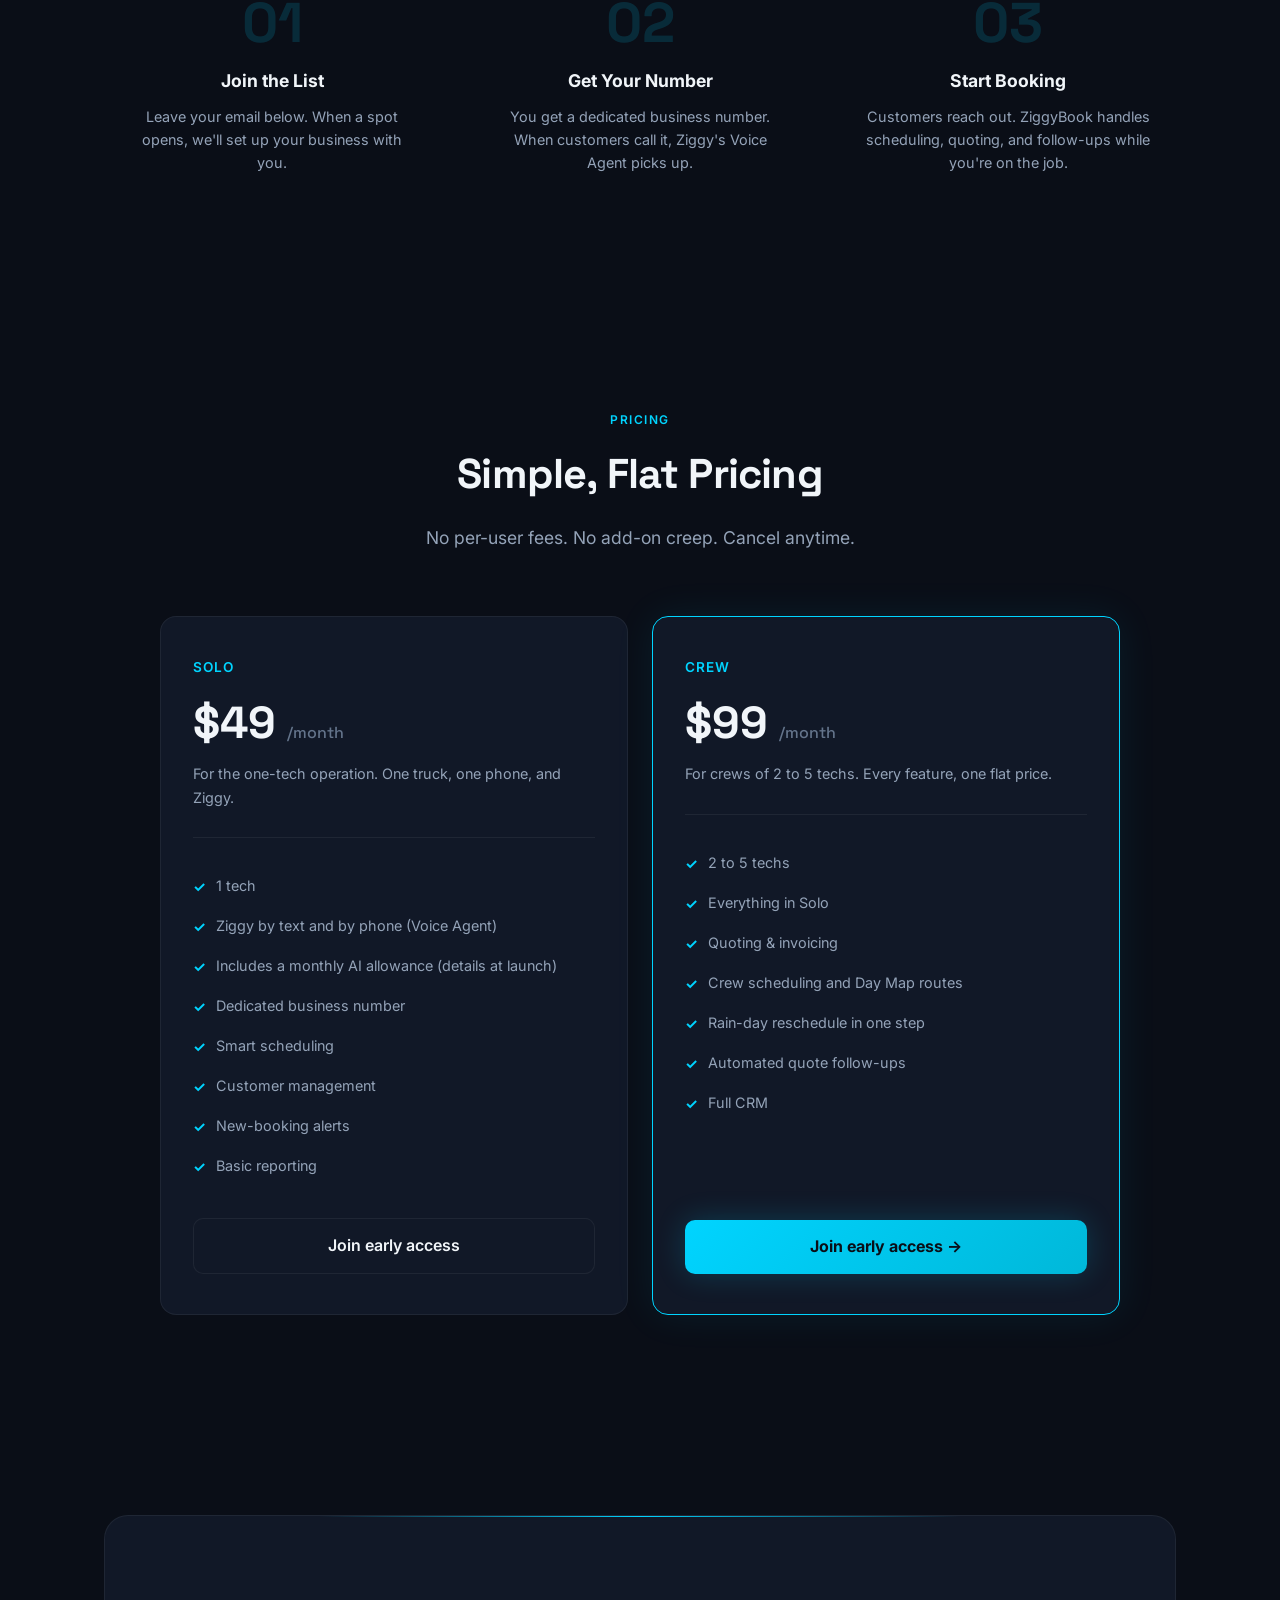
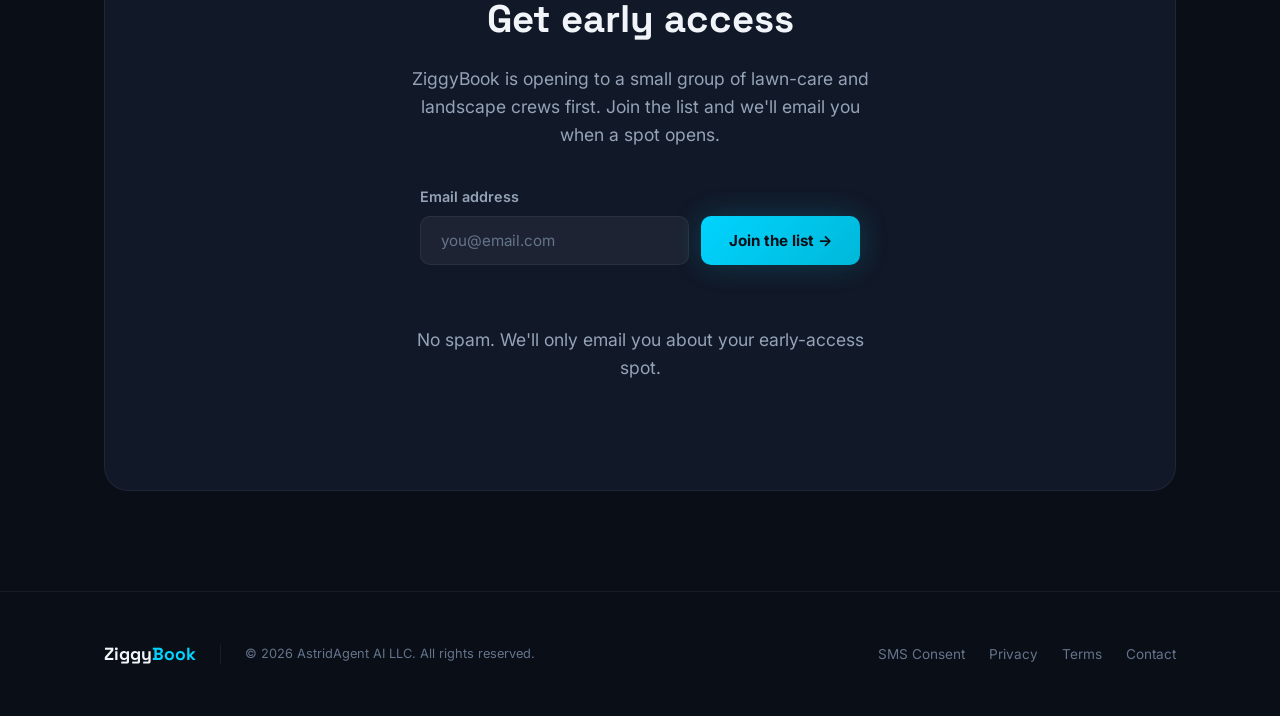
==== commit 1f4cd4e6: "Troy: primary 'Get early access' hero CTA, /month pricing (Dex re-review)" ====
--- a/index.html
+++ b/index.html
@@ -717,8 +717,8 @@
       ZiggyBook answers your customers by text and by phone with Ziggy's Voice Agent. It books jobs, sends quotes, and sends invoices, so you stay on the job, not behind a desk.
     </p>
     <div class="hero-cta-group">
+      <a href="#signup" class="btn-primary">Get early access →</a>
       <a href="#try-ziggy" class="btn-secondary">Text Ziggy now →</a>
-      <a href="#pricing" class="btn-secondary">See pricing</a>
     </div>
   </div>
 </section>
@@ -754,7 +754,7 @@
     <div class="proof-stats">
       <div class="proof-stat">
         <div class="number">$49</div>
-        <div class="label">Solo plan / mo, no per-user fees</div>
+        <div class="label">Solo plan per month, no per-user fees</div>
       </div>
       <div class="proof-stat">
         <div class="number">0</div>
@@ -850,7 +850,7 @@
     <div class="pricing-grid">
       <div class="price-card">
         <div class="price-tier">Solo</div>
-        <h3>$49 <span>/ mo</span></h3>
+        <h3>$49 <span>/month</span></h3>
         <p class="price-desc">For the one-tech operation. One truck, one phone, and Ziggy.</p>
         <ul class="price-features">
           <li>1 tech</li>
@@ -866,7 +866,7 @@
       </div>
       <div class="price-card featured">
         <div class="price-tier">Crew</div>
-        <h3>$99 <span>/ mo</span></h3>
+        <h3>$99 <span>/month</span></h3>
         <p class="price-desc">For crews of 2 to 5 techs. Every feature, one flat price.</p>
         <ul class="price-features">
           <li>2 to 5 techs</li>
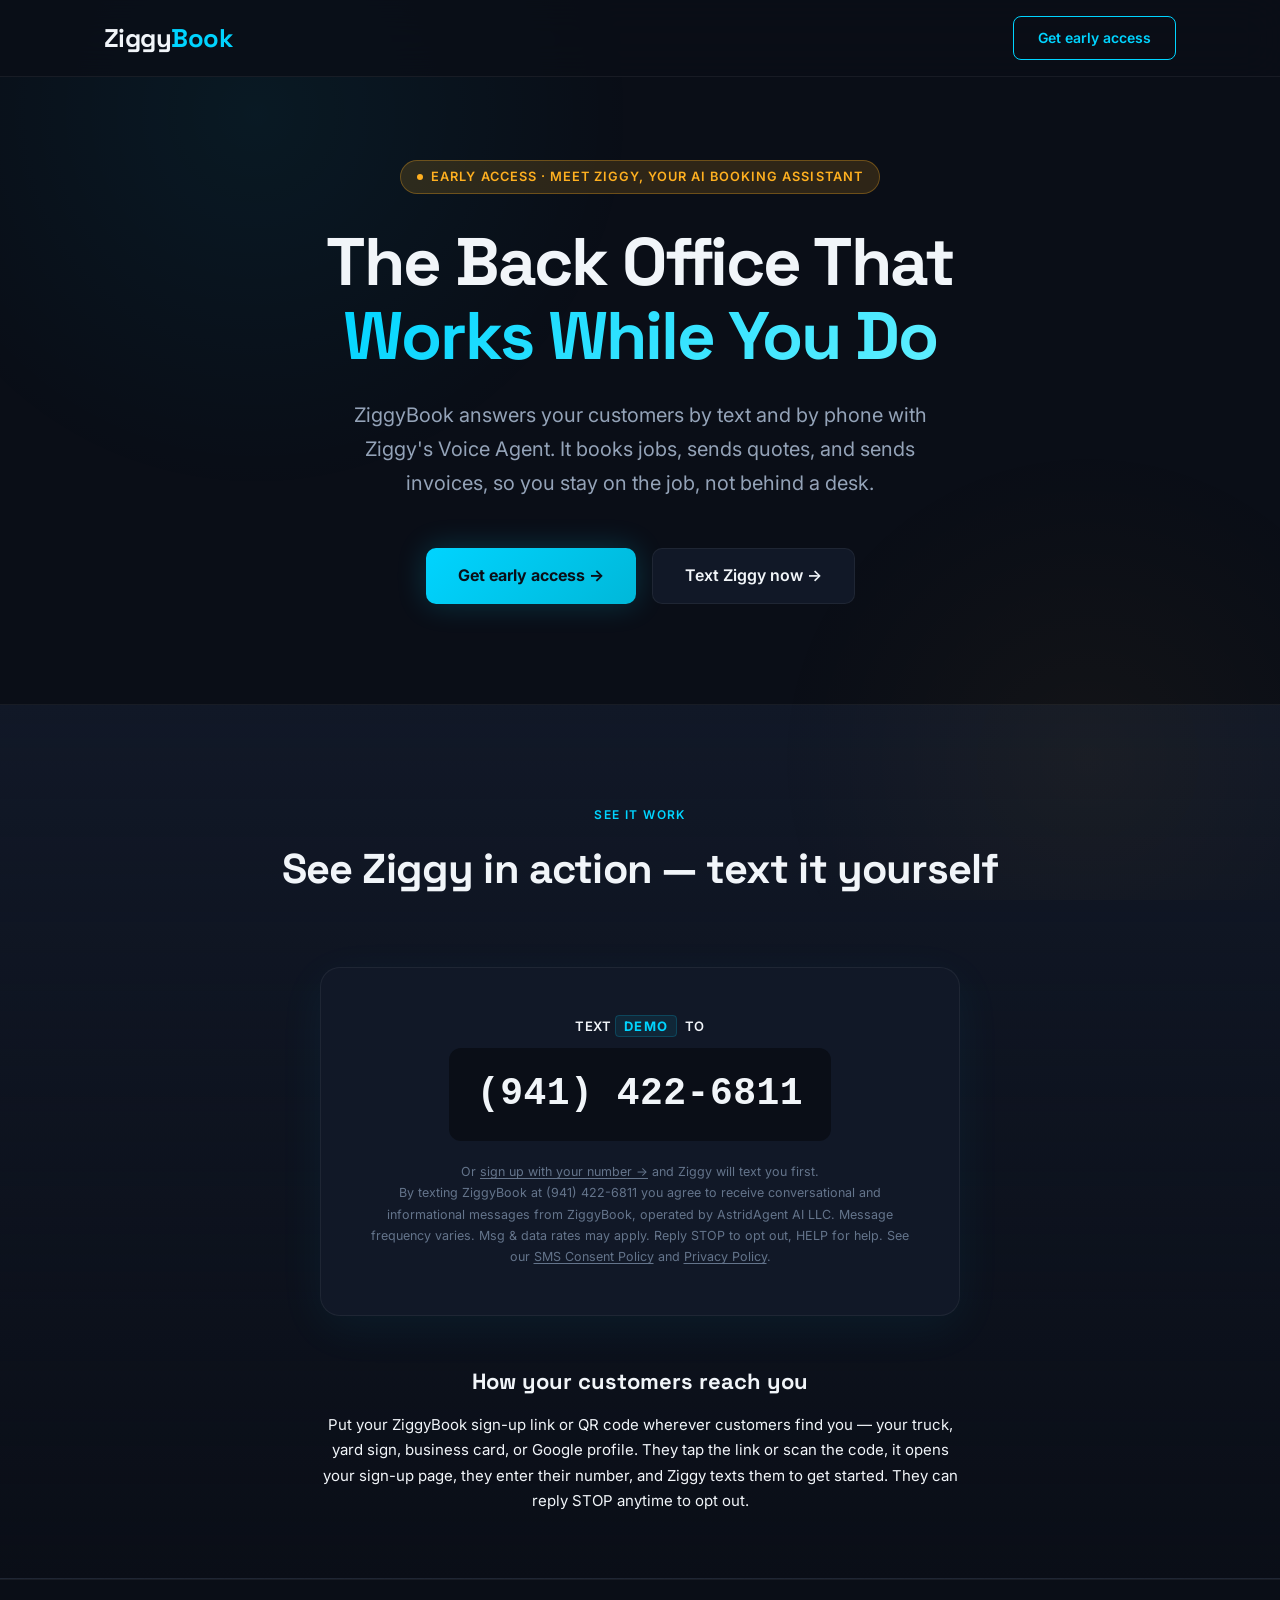
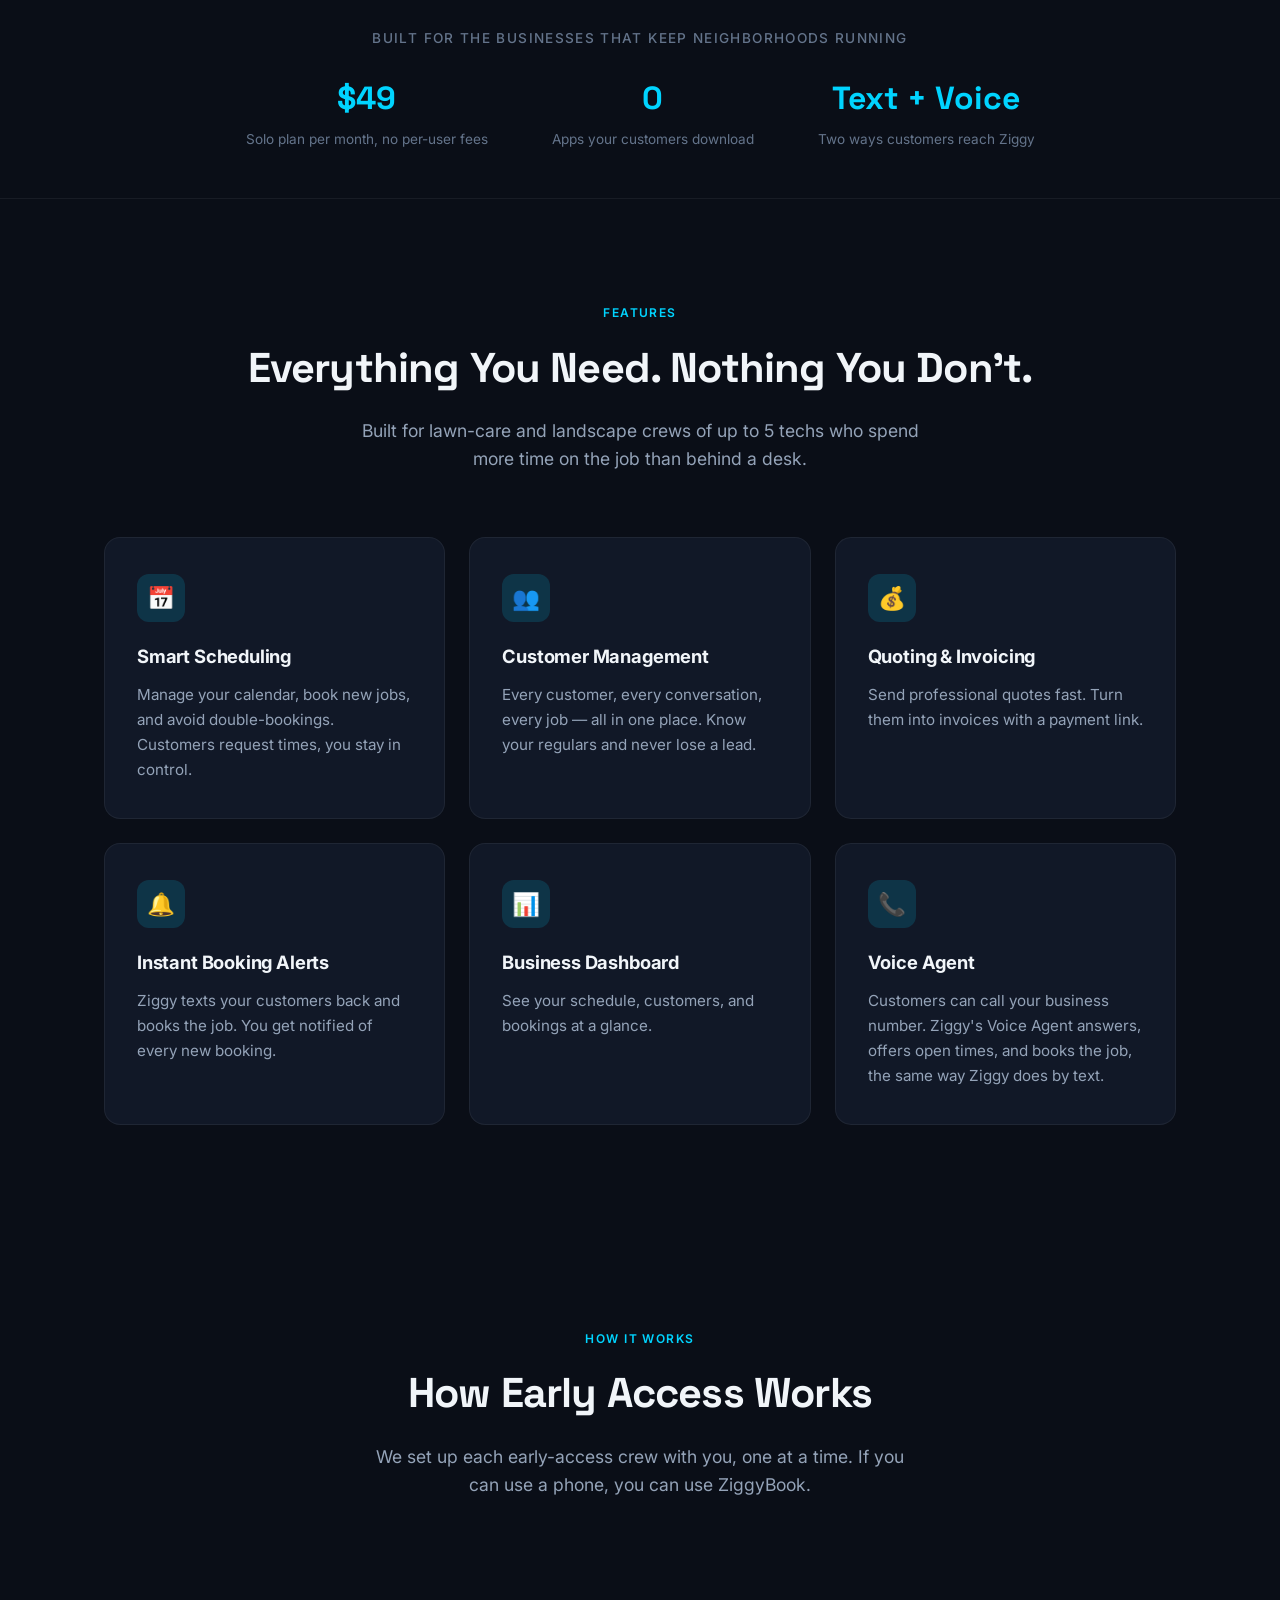
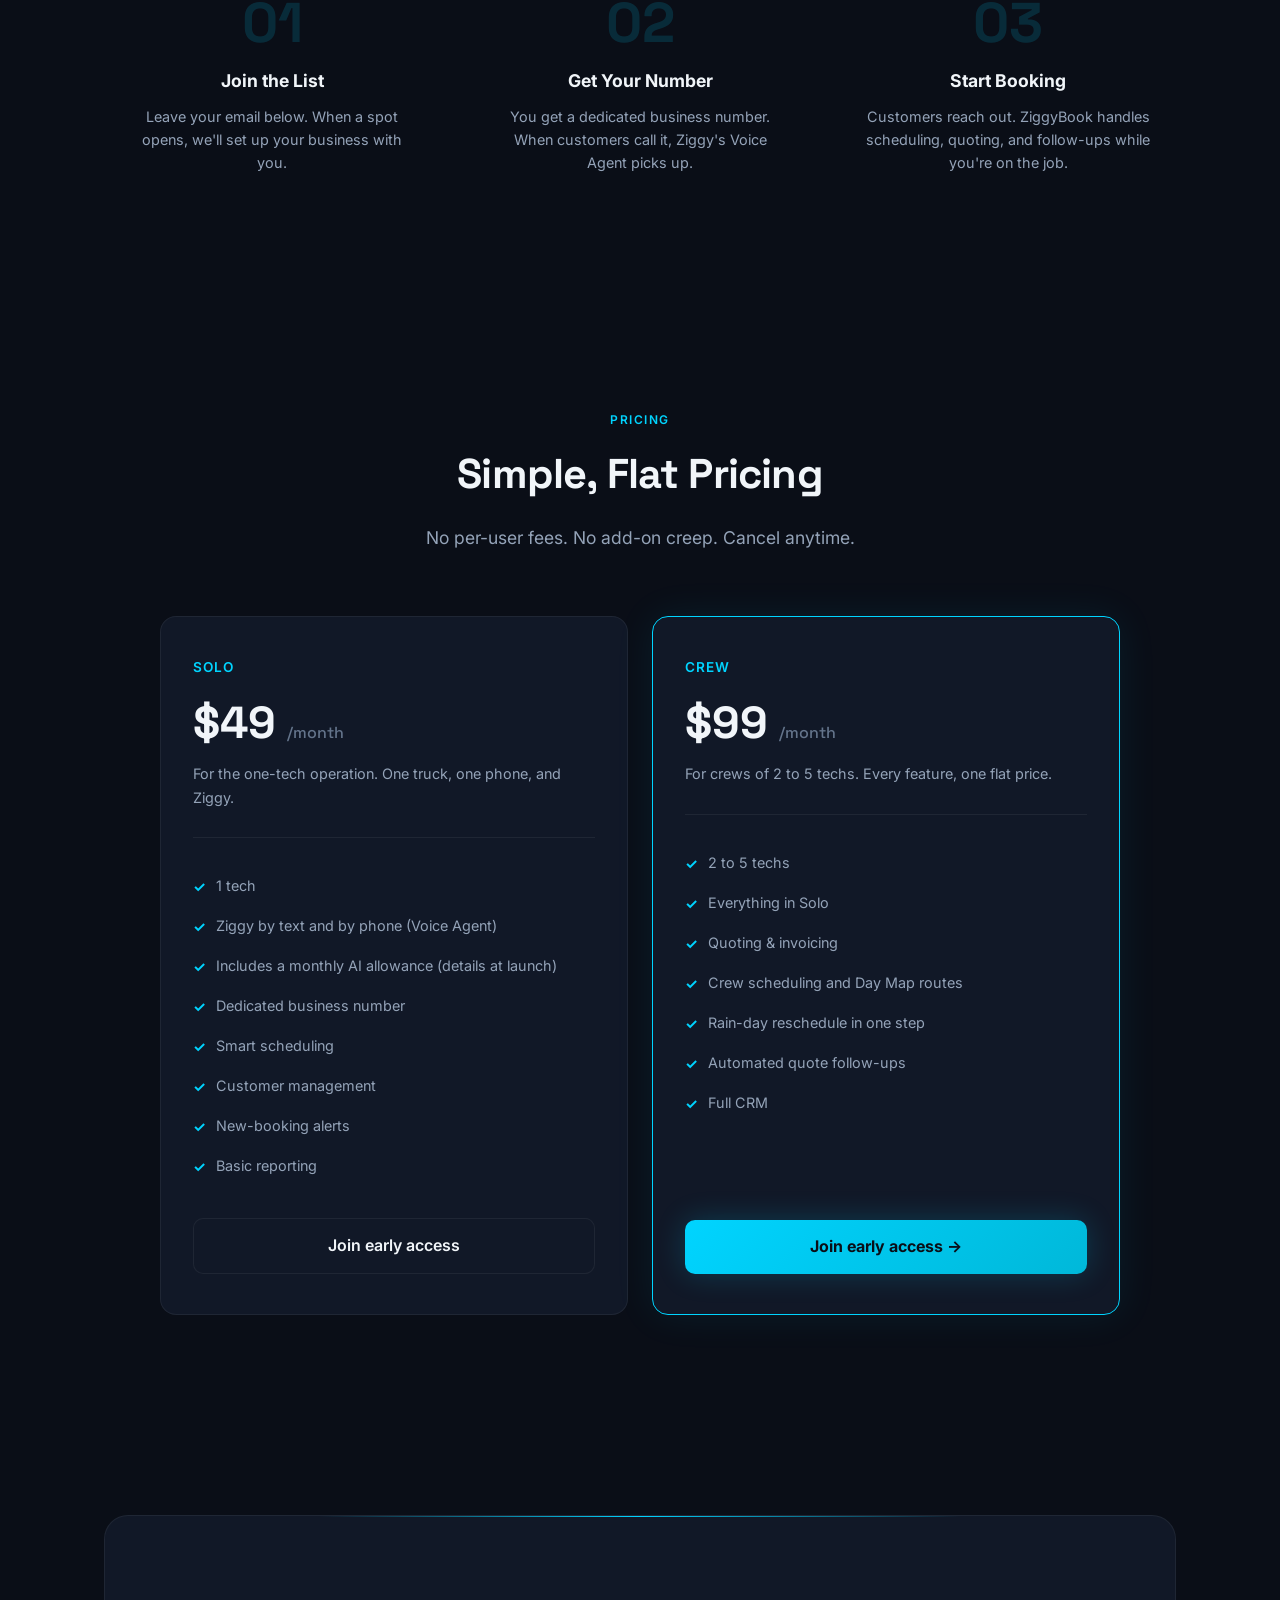
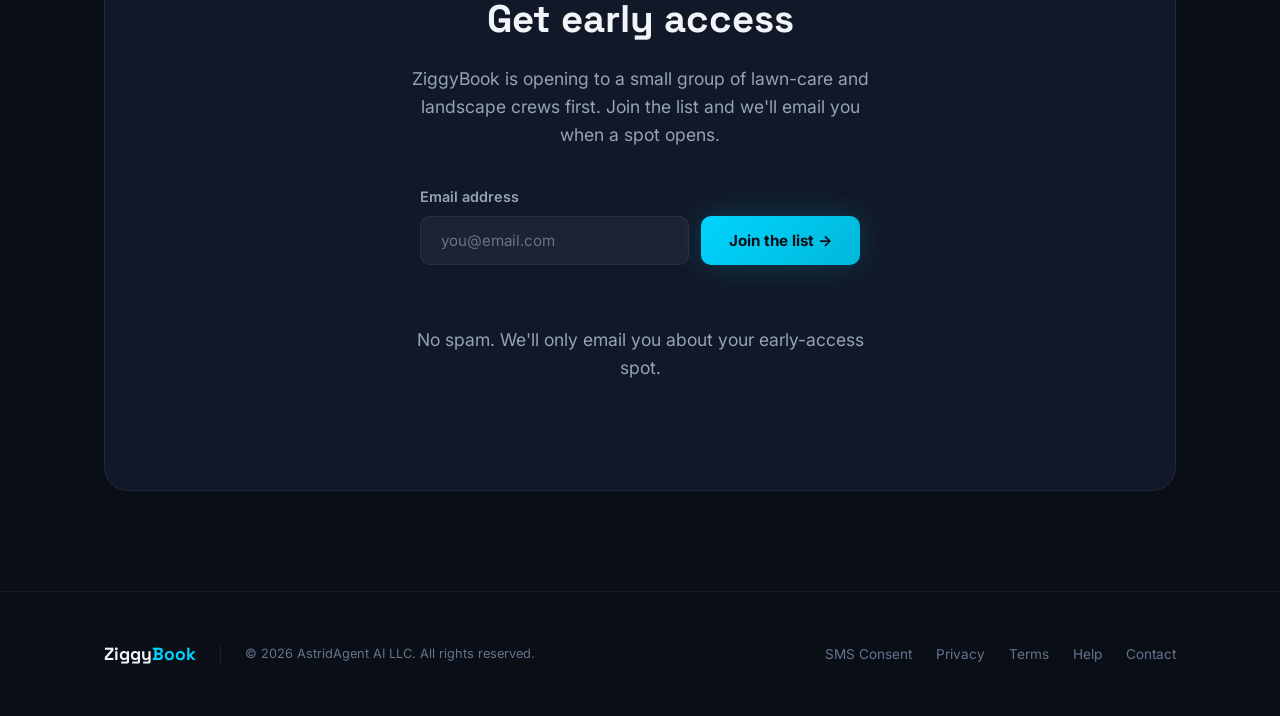
==== commit b8b80c24: "Claude: public /help index + help routing (QUEUE #27) - help/index.html: "ZiggyBook Help" in the pri" ====
--- a/index.html
+++ b/index.html
@@ -921,6 +921,7 @@
       <a href="/sms-consent">SMS Consent</a>
       <a href="/privacy">Privacy</a>
       <a href="/terms">Terms</a>
+      <a href="/help">Help</a>
       <a href="/contact">Contact</a>
     </div>
   </div>
